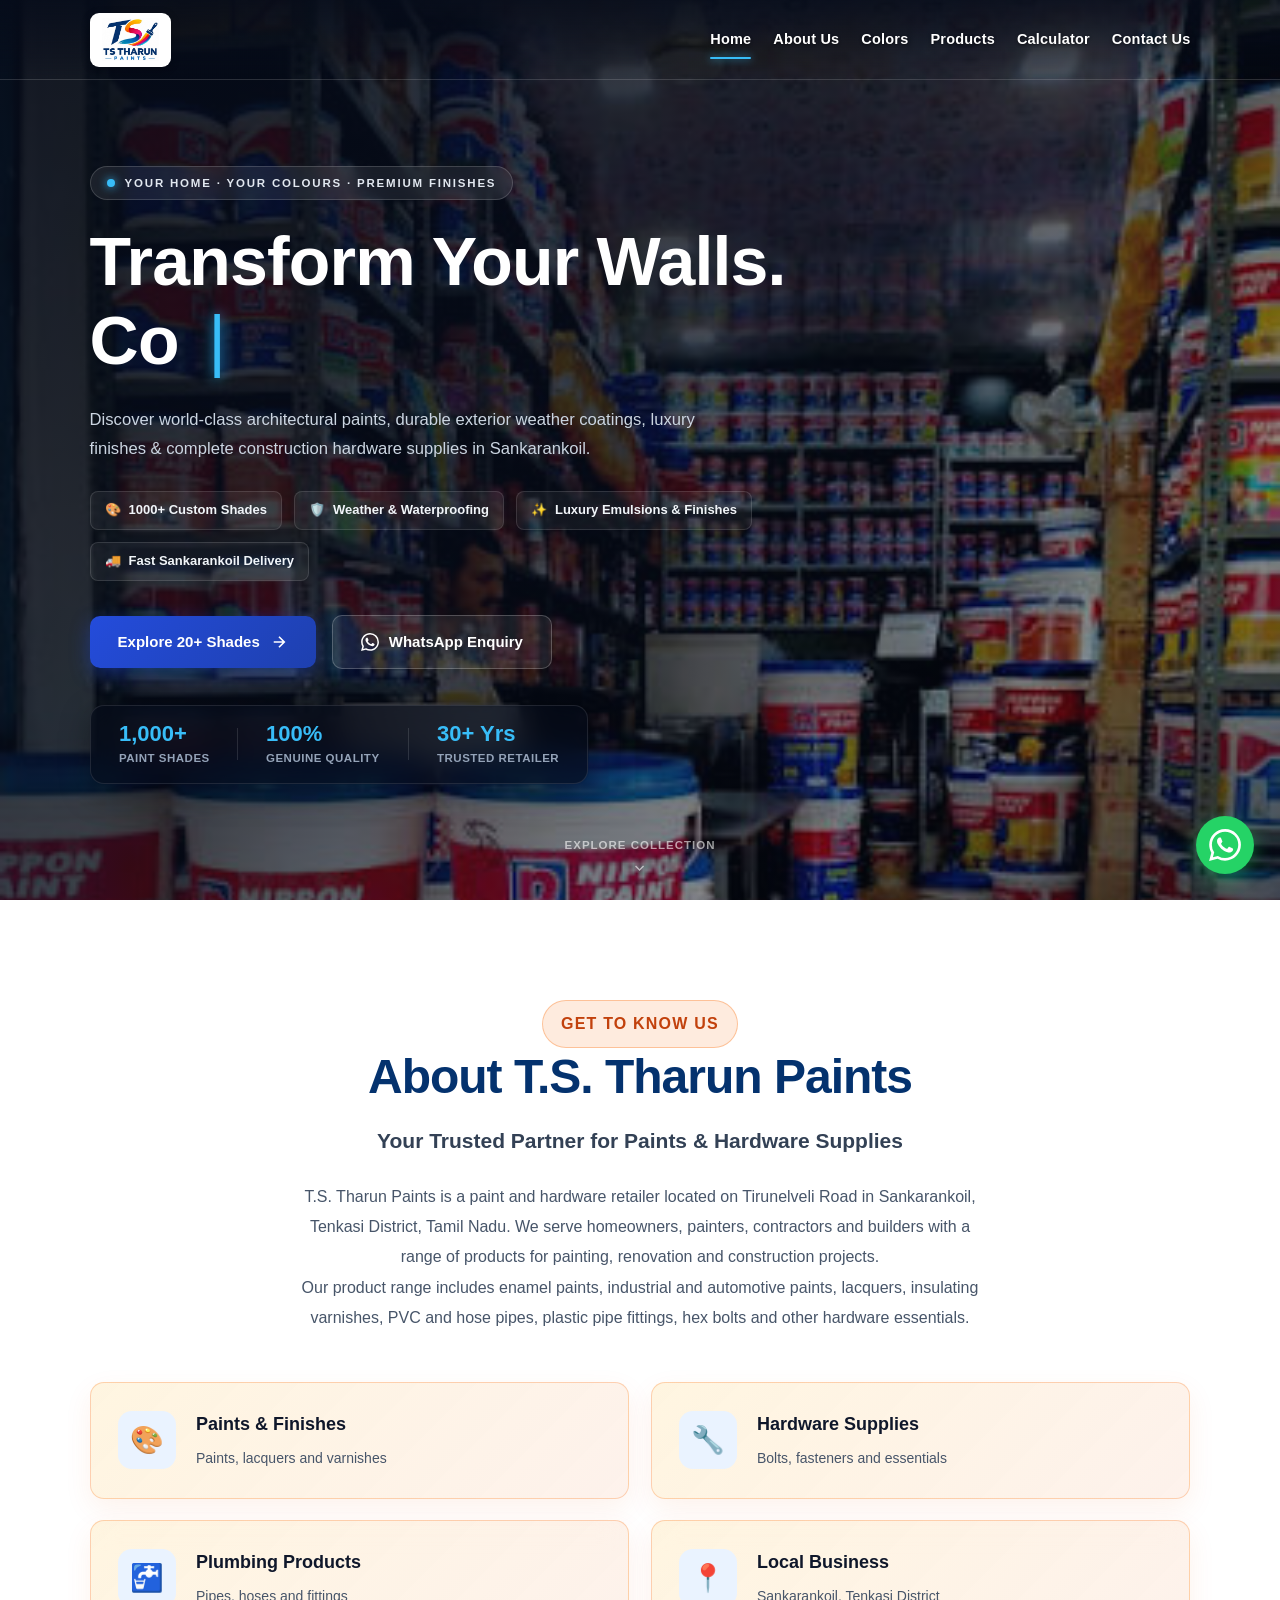
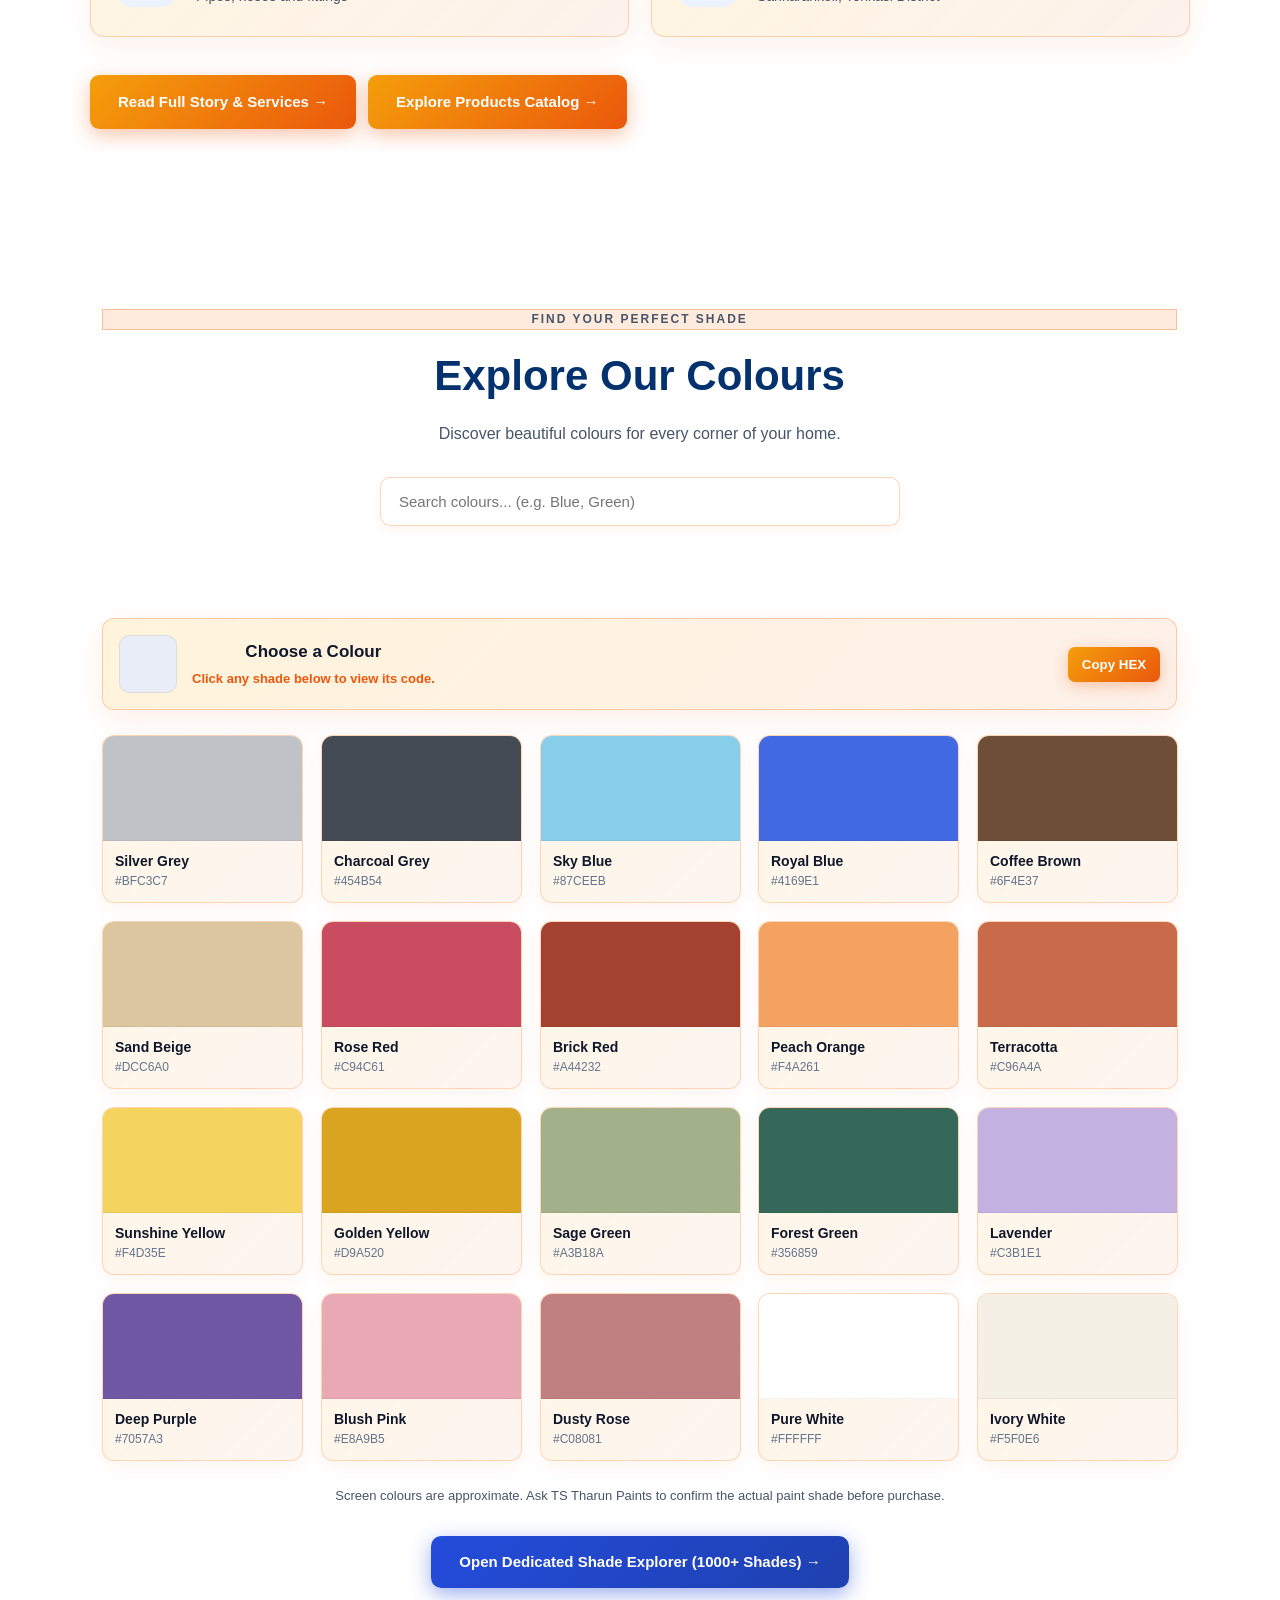
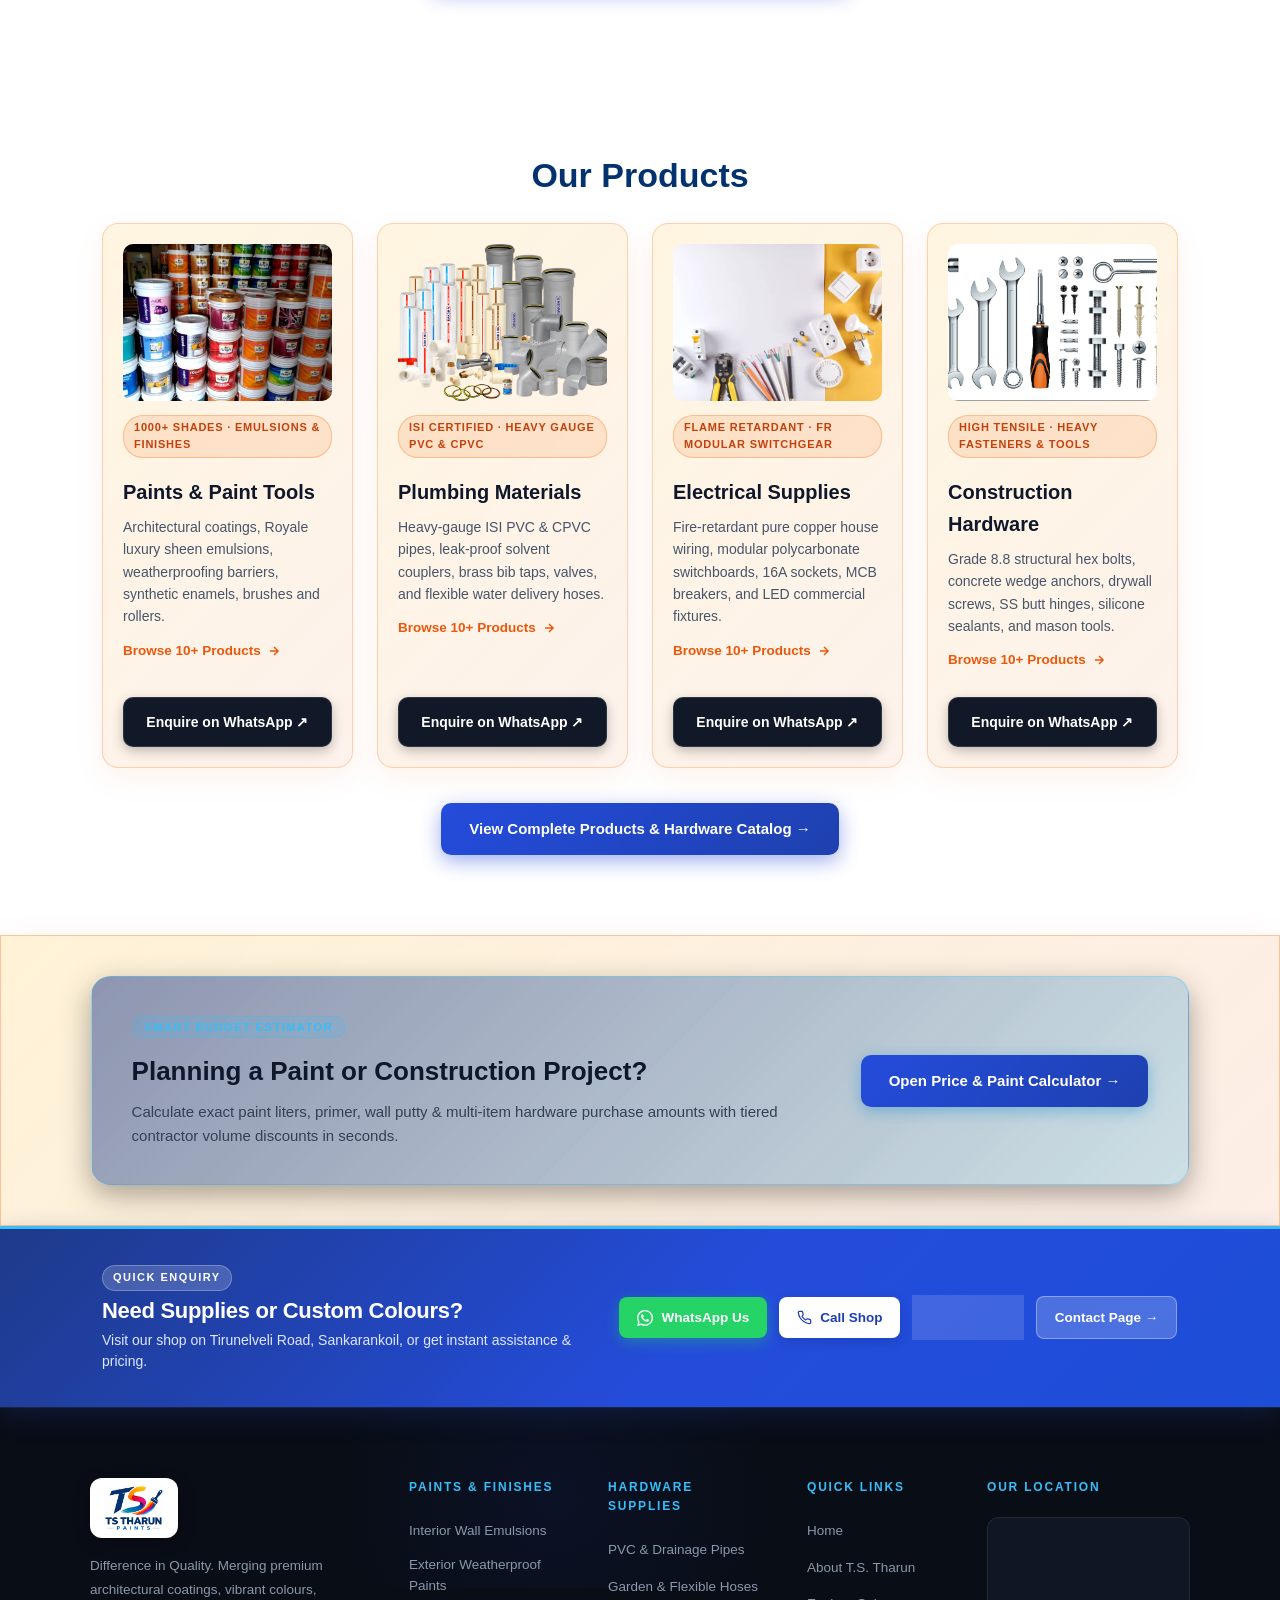
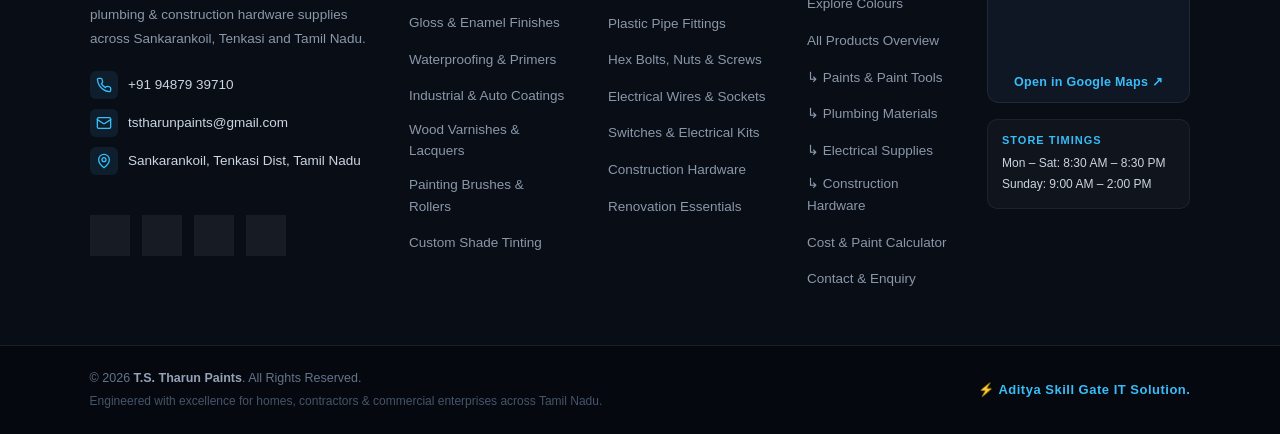
==== index.html @ def78b40 "Add files via upload" ====
<!DOCTYPE html>
<html lang="en">
<head>
    <meta charset="UTF-8">
    <meta name="viewport" content="width=device-width, initial-scale=1.0">

    <title>TS Tharun Paints</title>

    <link rel="icon" type="image/png" href="images/favicon.png">
    <link rel="stylesheet" href="style.css?v=5">
</head>
<body>

    <!-- Navigation (Transparent & Glassmorphism Header) -->
    <header id="main-header">
        <a href="#home" class="logo" aria-label="TS Tharun Paints">
            <div class="nav-logo-badge">
                <img src="images/logo.png" alt="TS Tharun Paints" class="site-logo">
            </div>
        </a>

        <nav>
            <a href="index.html" class="active">Home</a>
            <a href="about.html">About Us</a>
            <a href="colors.html">Colors</a>
            <a href="products.html">Products</a>
            <a href="calculator.html">Calculator</a>
            <a href="contact.html">Contact Us</a>
        </nav>
    </header>

    <!-- Hero Section (Asian Paints Inspired Cinematic Video Showcase) -->
    <section class="hero" id="home">
        <video autoplay muted loop playsinline poster="images/paint-store.jpg" class="hero-video">
            <source src="videos/paint-hero.mp4" type="video/mp4">
        </video>
        <div class="hero-overlay"></div>

        <div class="hero-container">
            <div class="hero-content">
                <div class="hero-badge">
                    <span class="badge-dot"></span>
                    <span>YOUR HOME · YOUR COLOURS · PREMIUM FINISHES</span>
                </div>

                <h1 class="hero-title" aria-label="Transform Your Walls. Colour Beautifully.">
                    <span class="typewriter-line" id="typewriterLine1">Transform Your Walls.</span><span class="typewriter-cursor" id="typewriterCursor1" aria-hidden="true" style="display: none;">|</span><br>
                    <span class="typewriter-subline" id="typewriterLine2"><span id="typewriterPrefix">Colour </span><span class="typewriter-word gradient-text-motion" id="typewriterWord">Beautifully.</span><span class="typewriter-cursor" id="typewriterCursor2" aria-hidden="true">|</span></span>
                </h1>

                <p class="hero-description">
                    Discover world-class architectural paints, durable exterior weather coatings, luxury finishes &amp; complete construction hardware supplies in Sankarankoil.
                </p>

                <!-- Asian Paints style feature pills -->
                <div class="hero-highlights">
                    <div class="hero-pill">
                        <span class="pill-icon">🎨</span>
                        <span>1000+ Custom Shades</span>
                    </div>
                    <div class="hero-pill">
                        <span class="pill-icon">🛡️</span>
                        <span>Weather &amp; Waterproofing</span>
                    </div>
                    <div class="hero-pill">
                        <span class="pill-icon">✨</span>
                        <span>Luxury Emulsions &amp; Finishes</span>
                    </div>
                    <div class="hero-pill">
                        <span class="pill-icon">🚚</span>
                        <span>Fast Sankarankoil Delivery</span>
                    </div>
                </div>

                <!-- Action buttons -->
                <div class="hero-buttons">
                    <a href="colors.html" class="hero-btn primary-btn">
                        <span>Explore 20+ Shades</span>
                        <svg viewBox="0 0 24 24" fill="none" stroke="currentColor" stroke-width="2.2" width="18" height="18"><path d="M5 12h14m-7-7 7 7-7 7"/></svg>
                    </a>
                    <a href="https://wa.me/919487939710?text=Hello%20T.S.%20Tharun%20Paints%2C%20I%20want%20to%20consult%20about%20paint%20shades%20and%20hardware."
                       class="hero-btn secondary-btn" target="_blank" rel="noopener">
                        <svg viewBox="0 0 24 24" fill="currentColor" width="18" height="18"><path d="M17.472 14.382c-.297-.149-1.758-.867-2.03-.967-.273-.099-.471-.148-.67.15-.197.297-.767.966-.94 1.164-.173.199-.347.223-.644.075-.297-.15-1.255-.463-2.39-1.475-.883-.788-1.48-1.761-1.653-2.059-.173-.297-.018-.458.13-.606.134-.133.298-.347.446-.52.149-.174.198-.298.298-.497.099-.198.05-.371-.025-.52-.075-.149-.669-1.612-.916-2.207-.242-.579-.487-.5-.669-.51-.173-.008-.371-.01-.57-.01-.198 0-.52.074-.792.372-.272.297-1.04 1.016-1.04 2.479 0 1.462 1.065 2.875 1.213 3.074.149.198 2.096 3.2 5.077 4.487.709.306 1.262.489 1.694.625.712.227 1.36.195 1.871.118.571-.085 1.758-.719 2.006-1.413.248-.694.248-1.289.173-1.413-.074-.124-.272-.198-.57-.347m-5.421 7.403h-.004a9.87 9.87 0 0 1-5.031-1.378l-.361-.214-3.741.982.998-3.648-.235-.374a9.86 9.86 0 0 1-1.51-5.26c.001-5.45 4.436-9.884 9.888-9.884 2.64 0 5.122 1.03 6.988 2.898a9.825 9.825 0 0 1 2.893 6.994c-.003 5.45-4.437 9.884-9.885 9.884m8.413-18.297A11.815 11.815 0 0 0 12.05 0C5.495 0 .16 5.335.157 11.892c0 2.096.547 4.142 1.588 5.945L.057 24l6.305-1.654a11.882 11.882 0 0 0 5.683 1.448h.005c6.554 0 11.89-5.335 11.893-11.893a11.821 11.821 0 0 0-3.48-8.413Z"/></svg>
                        <span>WhatsApp Enquiry</span>
                    </a>
                </div>
            </div>

            <!-- Asian Paints Style Trust Stats Card -->
            <div class="hero-stats-banner">
                <div class="stat-item">
                    <span class="stat-number" data-target="1000" data-suffix="+">1000+</span>
                    <span class="stat-label">Paint Shades</span>
                </div>
                <div class="stat-sep"></div>
                <div class="stat-item">
                    <span class="stat-number" data-target="100" data-suffix="%">100%</span>
                    <span class="stat-label">Genuine Quality</span>
                </div>
                <div class="stat-sep"></div>
                <div class="stat-item">
                    <span class="stat-number" data-target="30" data-suffix="+ Yrs">30+ Yrs</span>
                    <span class="stat-label">Trusted Retailer</span>
                </div>
            </div>
        </div>

        <!-- Scroll prompt -->
        <a href="#about" class="hero-scroll" aria-label="Scroll down">
            <span>Explore Collection</span>
            <svg viewBox="0 0 24 24" fill="none" stroke="currentColor" stroke-width="2" width="16" height="16"><path d="m6 9 6 6 6-6"/></svg>
        </a>
    </section>

    <!-- About Us -->
   <!-- ABOUT US SECTION -->
<section id="about" class="about-section">

    <div class="about-content">
        <p class="about-tag">GET TO KNOW US</p>

        <h2>
            About <span>T.S. Tharun Paints</span>
        </h2>

        <h3>Your Trusted Partner for Paints & Hardware Supplies</h3>

        <p class="about-description">
            T.S. Tharun Paints is a paint and hardware retailer
            located on Tirunelveli Road in Sankarankoil,
            Tenkasi District, Tamil Nadu.

            We serve homeowners, painters, contractors and builders
            with a range of products for painting, renovation
            and construction projects.
        </p>

        <p class="about-description">
            Our product range includes enamel paints, industrial
            and automotive paints, lacquers, insulating varnishes,
            PVC and hose pipes, plastic pipe fittings, hex bolts
            and other hardware essentials.
        </p>

        <div class="about-highlights">
            <div class="about-item">
                <span class="about-icon">🎨</span>
                <div>
                    <h4>Paints & Finishes</h4>
                    <p>Paints, lacquers and varnishes</p>
                </div>
            </div>

            <div class="about-item">
                <span class="about-icon">🔧</span>
                <div>
                    <h4>Hardware Supplies</h4>
                    <p>Bolts, fasteners and essentials</p>
                </div>
            </div>

            <div class="about-item">
                <span class="about-icon">🚰</span>
                <div>
                    <h4>Plumbing Products</h4>
                    <p>Pipes, hoses and fittings</p>
                </div>
            </div>

            <div class="about-item">
                <span class="about-icon">📍</span>
                <div>
                    <h4>Local Business</h4>
                    <p>Sankarankoil, Tenkasi District</p>
                </div>
            </div>
        </div>

        <div style="display: flex; gap: 12px; flex-wrap: wrap; margin-top: 25px;">
            <a href="about.html" class="about-btn">
                Read Full Story &amp; Services →
            </a>
            <a href="products.html" class="about-btn secondary-about-btn" style="background: rgba(255, 255, 255, 0.9); border: 1.5px solid rgba(249, 115, 22, 0.35); color: #c2410c; font-weight: 700;">
                Explore Products Catalog →
            </a>
        </div>
    </div>

</section>

    <!-- Colors -->
    <!-- COLOURS SECTION -->
<section id="colors" class="colors-section">

    <div class="colors-heading">
        <p class="section-tag">FIND YOUR PERFECT SHADE</p>
        <h2>Explore Our <span>Colours</span></h2>
        <p>Discover beautiful colours for every corner of your home.</p>
    </div>

    <!-- Search -->
    <div class="color-search">
        <input
            type="text"
            id="colorSearch"
            placeholder="Search colours... (e.g. Blue, Green)"
        />
    </div>

    <!-- Colour family filters -->
    <div class="color-filters">
        <button class="filter-btn active" data-family="all">All Colours</button>
        <button class="filter-btn" data-family="grey">Grey</button>
        <button class="filter-btn" data-family="blue">Blue</button>
        <button class="filter-btn" data-family="brown">Brown</button>
        <button class="filter-btn" data-family="red">Red</button>
        <button class="filter-btn" data-family="orange">Orange</button>
        <button class="filter-btn" data-family="yellow">Yellow</button>
        <button class="filter-btn" data-family="green">Green</button>
        <button class="filter-btn" data-family="purple">Purple</button>
        <button class="filter-btn" data-family="pink">Pink</button>
        <button class="filter-btn" data-family="white">White</button>
    </div>

    <!-- Selected colour details -->
    <div class="selected-color">
        <div id="selectedSwatch"></div>
        <div>
            <h3 id="selectedName">Choose a Colour</h3>
            <p id="selectedHex">Click any shade below to view its code.</p>
        </div>
        <button id="copyColor" type="button">Copy HEX</button>
    </div>

    <!-- Colour palette -->
    <div class="color-palette" id="colorPalette">

        <button class="shade-card" data-family="grey"
            data-name="Silver Grey" data-hex="#BFC3C7">
            <span class="shade" style="--shade:#BFC3C7"></span>
            <span class="shade-name">Silver Grey</span>
            <span class="shade-hex">#BFC3C7</span>
        </button>

        <button class="shade-card" data-family="grey"
            data-name="Charcoal Grey" data-hex="#454B54">
            <span class="shade" style="--shade:#454B54"></span>
            <span class="shade-name">Charcoal Grey</span>
            <span class="shade-hex">#454B54</span>
        </button>

        <button class="shade-card" data-family="blue"
            data-name="Sky Blue" data-hex="#87CEEB">
            <span class="shade" style="--shade:#87CEEB"></span>
            <span class="shade-name">Sky Blue</span>
            <span class="shade-hex">#87CEEB</span>
        </button>

        <button class="shade-card" data-family="blue"
            data-name="Royal Blue" data-hex="#4169E1">
            <span class="shade" style="--shade:#4169E1"></span>
            <span class="shade-name">Royal Blue</span>
            <span class="shade-hex">#4169E1</span>
        </button>

        <button class="shade-card" data-family="brown"
            data-name="Coffee Brown" data-hex="#6F4E37">
            <span class="shade" style="--shade:#6F4E37"></span>
            <span class="shade-name">Coffee Brown</span>
            <span class="shade-hex">#6F4E37</span>
        </button>

        <button class="shade-card" data-family="brown"
            data-name="Sand Beige" data-hex="#DCC6A0">
            <span class="shade" style="--shade:#DCC6A0"></span>
            <span class="shade-name">Sand Beige</span>
            <span class="shade-hex">#DCC6A0</span>
        </button>

        <button class="shade-card" data-family="red"
            data-name="Rose Red" data-hex="#C94C61">
            <span class="shade" style="--shade:#C94C61"></span>
            <span class="shade-name">Rose Red</span>
            <span class="shade-hex">#C94C61</span>
        </button>

        <button class="shade-card" data-family="red"
            data-name="Brick Red" data-hex="#A44232">
            <span class="shade" style="--shade:#A44232"></span>
            <span class="shade-name">Brick Red</span>
            <span class="shade-hex">#A44232</span>
        </button>

        <button class="shade-card" data-family="orange"
            data-name="Peach Orange" data-hex="#F4A261">
            <span class="shade" style="--shade:#F4A261"></span>
            <span class="shade-name">Peach Orange</span>
            <span class="shade-hex">#F4A261</span>
        </button>

        <button class="shade-card" data-family="orange"
            data-name="Terracotta" data-hex="#C96A4A">
            <span class="shade" style="--shade:#C96A4A"></span>
            <span class="shade-name">Terracotta</span>
            <span class="shade-hex">#C96A4A</span>
        </button>

        <button class="shade-card" data-family="yellow"
            data-name="Sunshine Yellow" data-hex="#F4D35E">
            <span class="shade" style="--shade:#F4D35E"></span>
            <span class="shade-name">Sunshine Yellow</span>
            <span class="shade-hex">#F4D35E</span>
        </button>

        <button class="shade-card" data-family="yellow"
            data-name="Golden Yellow" data-hex="#D9A520">
            <span class="shade" style="--shade:#D9A520"></span>
            <span class="shade-name">Golden Yellow</span>
            <span class="shade-hex">#D9A520</span>
        </button>

        <button class="shade-card" data-family="green"
            data-name="Sage Green" data-hex="#A3B18A">
            <span class="shade" style="--shade:#A3B18A"></span>
            <span class="shade-name">Sage Green</span>
            <span class="shade-hex">#A3B18A</span>
        </button>

        <button class="shade-card" data-family="green"
            data-name="Forest Green" data-hex="#356859">
            <span class="shade" style="--shade:#356859"></span>
            <span class="shade-name">Forest Green</span>
            <span class="shade-hex">#356859</span>
        </button>

        <button class="shade-card" data-family="purple"
            data-name="Lavender" data-hex="#C3B1E1">
            <span class="shade" style="--shade:#C3B1E1"></span>
            <span class="shade-name">Lavender</span>
            <span class="shade-hex">#C3B1E1</span>
        </button>

        <button class="shade-card" data-family="purple"
            data-name="Deep Purple" data-hex="#7057A3">
            <span class="shade" style="--shade:#7057A3"></span>
            <span class="shade-name">Deep Purple</span>
            <span class="shade-hex">#7057A3</span>
        </button>

        <button class="shade-card" data-family="pink"
            data-name="Blush Pink" data-hex="#E8A9B5">
            <span class="shade" style="--shade:#E8A9B5"></span>
            <span class="shade-name">Blush Pink</span>
            <span class="shade-hex">#E8A9B5</span>
        </button>

        <button class="shade-card" data-family="pink"
            data-name="Dusty Rose" data-hex="#C08081">
            <span class="shade" style="--shade:#C08081"></span>
            <span class="shade-name">Dusty Rose</span>
            <span class="shade-hex">#C08081</span>
        </button>

        <button class="shade-card" data-family="white"
            data-name="Pure White" data-hex="#FFFFFF">
            <span class="shade" style="--shade:#FFFFFF"></span>
            <span class="shade-name">Pure White</span>
            <span class="shade-hex">#FFFFFF</span>
        </button>

        <button class="shade-card" data-family="white"
            data-name="Ivory White" data-hex="#F5F0E6">
            <span class="shade" style="--shade:#F5F0E6"></span>
            <span class="shade-name">Ivory White</span>
            <span class="shade-hex">#F5F0E6</span>
        </button>

        <p id="noColors" hidden>No colours found. Try another search.</p>

    </div>

    <p class="color-note">
        Screen colours are approximate. Ask TS Tharun Paints
        to confirm the actual paint shade before purchase.
    </p>

    <div style="text-align: center; margin-top: 30px;">
        <a href="colors.html" class="hero-btn primary-btn" style="display: inline-flex;">
            <span>Open Dedicated Shade Explorer (1000+ Shades) →</span>
        </a>
    </div>

</section>

    <!-- Products -->
<section id="products">
    <h2>Our Products</h2>

    <div class="product-grid">
                <!-- Paints & Paint Tools Category Card -->
                <div class="product-card category-card" id="paints-tools" data-category="paints-tools" data-url="paints.html">
                    <a href="paints.html" class="category-clickable-area" aria-label="Explore Paints & Paint Tools Products">
                        <img src="images/paints.webp" alt="Paints & Paint Tools" loading="lazy">
                        <div class="product-info-top">
                            <span class="product-tag-badge">1000+ Shades · Emulsions &amp; Finishes</span>
                            <h3>Paints & Paint Tools</h3>
                            <p>Architectural coatings, Royale luxury sheen emulsions, weatherproofing barriers, synthetic enamels, brushes and rollers.</p>
                            <span class="category-explore-hint">
                                <span>Browse 10+ Products</span>
                                <svg viewBox="0 0 24 24" fill="none" stroke="currentColor" stroke-width="2.5" width="14" height="14"><path d="M5 12h14m-7-7 7 7-7 7"/></svg>
                            </span>
                        </div>
                    </a>

                    <div class="product-card-actions">
                        <a href="https://wa.me/919487939710?text=Hello%20T.S.%20Tharun%20Paints,%20I%20want%20to%20enquire%20about%20Paints%20and%20Painting%20Tools."
                           target="_blank" rel="noopener" class="shop-button">
                            Enquire on WhatsApp ↗
                        </a>
                    </div>
                </div>

                <!-- Plumbing Materials Category Card -->
                <div class="product-card category-card" id="plumbing" data-category="plumbing" data-url="plumbing.html">
                    <a href="plumbing.html" class="category-clickable-area" aria-label="Explore Plumbing Materials Products">
                        <img src="images/plumbing material.png" alt="Plumbing Materials" loading="lazy">
                        <div class="product-info-top">
                            <span class="product-tag-badge">ISI Certified · Heavy Gauge PVC &amp; CPVC</span>
                            <h3>Plumbing Materials</h3>
                            <p>Heavy-gauge ISI PVC & CPVC pipes, leak-proof solvent couplers, brass bib taps, valves, and flexible water delivery hoses.</p>
                            <span class="category-explore-hint">
                                <span>Browse 10+ Products</span>
                                <svg viewBox="0 0 24 24" fill="none" stroke="currentColor" stroke-width="2.5" width="14" height="14"><path d="M5 12h14m-7-7 7 7-7 7"/></svg>
                            </span>
                        </div>
                    </a>

                    <div class="product-card-actions">
                        <a href="https://wa.me/919487939710?text=Hello%20T.S.%20Tharun%20Paints,%20I%20want%20to%20enquire%20about%20Plumbing%20Materials%20and%20Pipes."
                           target="_blank" rel="noopener" class="shop-button">
                            Enquire on WhatsApp ↗
                        </a>
                    </div>
                </div>

                <!-- Electrical Supplies Category Card -->
                <div class="product-card category-card" id="electrical" data-category="electrical" data-url="electrical.html">
                    <a href="electrical.html" class="category-clickable-area" aria-label="Explore Electrical Supplies Products">
                        <img src="images/electrical items.jpg" alt="Electrical Supplies" loading="lazy">
                        <div class="product-info-top">
                            <span class="product-tag-badge">Flame Retardant · FR Modular Switchgear</span>
                            <h3>Electrical Supplies</h3>
                            <p>Fire-retardant pure copper house wiring, modular polycarbonate switchboards, 16A sockets, MCB breakers, and LED commercial fixtures.</p>
                            <span class="category-explore-hint">
                                <span>Browse 10+ Products</span>
                                <svg viewBox="0 0 24 24" fill="none" stroke="currentColor" stroke-width="2.5" width="14" height="14"><path d="M5 12h14m-7-7 7 7-7 7"/></svg>
                            </span>
                        </div>
                    </a>

                    <div class="product-card-actions">
                        <a href="https://wa.me/919487939710?text=Hello%20T.S.%20Tharun%20Paints,%20I%20want%20to%20enquire%20about%20Electrical%20Supplies."
                           target="_blank" rel="noopener" class="shop-button">
                            Enquire on WhatsApp ↗
                        </a>
                    </div>
                </div>

                <!-- Construction Hardware Category Card -->
                <div class="product-card category-card" id="construction" data-category="construction" data-url="construction.html">
                    <a href="construction.html" class="category-clickable-area" aria-label="Explore Construction Hardware Products">
                        <img src="images/construction-hardware-tools-.jpg" alt="Construction Hardware" loading="lazy">
                        <div class="product-info-top">
                            <span class="product-tag-badge">High Tensile · Heavy Fasteners &amp; Tools</span>
                            <h3>Construction Hardware</h3>
                            <p>Grade 8.8 structural hex bolts, concrete wedge anchors, drywall screws, SS butt hinges, silicone sealants, and mason tools.</p>
                            <span class="category-explore-hint">
                                <span>Browse 10+ Products</span>
                                <svg viewBox="0 0 24 24" fill="none" stroke="currentColor" stroke-width="2.5" width="14" height="14"><path d="M5 12h14m-7-7 7 7-7 7"/></svg>
                            </span>
                        </div>
                    </a>

                    <div class="product-card-actions">
                        <a href="https://wa.me/919487939710?text=Hello%20T.S.%20Tharun%20Paints,%20I%20want%20to%20enquire%20about%20Construction%20Hardware."
                           target="_blank" rel="noopener" class="shop-button">
                            Enquire on WhatsApp ↗
                        </a>
                    </div>
                </div>
    </div>

    <div style="text-align: center; margin-top: 35px;">
        <a href="products.html" class="hero-btn primary-btn" style="display: inline-flex;">
            <span>View Complete Products &amp; Hardware Catalog →</span>
        </a>
    </div>
</section>


    <!-- Calculator Promo Banner (Instant Budget & Litres Estimator) -->
    <section class="calculator-cta-banner" style="padding: 40px 7%; background: #070d1b;">
        <div style="max-width: 1200px; margin: 0 auto; background: linear-gradient(135deg, rgba(30, 58, 138, 0.5) 0%, rgba(14, 165, 233, 0.2) 100%); border: 1px solid rgba(56, 189, 248, 0.35); border-radius: 20px; padding: 36px 40px; display: flex; justify-content: space-between; align-items: center; gap: 30px; flex-wrap: wrap; box-shadow: 0 10px 30px rgba(0,0,0,0.35);">
            <div style="flex: 1 1 500px;">
                <span style="background: rgba(56, 189, 248, 0.15); border: 1px solid rgba(56, 189, 248, 0.3); color: #38bdf8; padding: 4px 12px; border-radius: 20px; font-size: 11px; font-weight: 800; letter-spacing: 1.5px; text-transform: uppercase;">SMART BUDGET ESTIMATOR</span>
                <h3 style="font-size: 26px; font-weight: 800; margin: 12px 0 8px; color: #ffffff;">Planning a Paint or Construction Project?</h3>
                <p style="font-size: 15px; color: #cbd5e1; line-height: 1.6; margin: 0;">Calculate exact paint liters, primer, wall putty &amp; multi-item hardware purchase amounts with tiered contractor volume discounts in seconds.</p>
            </div>
            <div style="display: flex; gap: 14px; flex-wrap: wrap;">
                <a href="calculator.html" class="hero-btn primary-btn" style="box-shadow: 0 4px 16px rgba(2, 132, 199, 0.4);">
                    <span>Open Price &amp; Paint Calculator →</span>
                </a>
            </div>
        </div>
    </section>

<!-- Contact Us (Compact CTA Banner) -->
<section id="contact" class="contact-cta">
    <div class="contact-cta-wrapper">
        <div class="contact-cta-content">
            <span class="contact-cta-tag">QUICK ENQUIRY</span>
            <h2>Need Supplies or Custom Colours?</h2>
            <p>Visit our shop on Tirunelveli Road, Sankarankoil, or get instant assistance &amp; pricing.</p>
        </div>
        <div class="contact-cta-actions">
            <a href="https://wa.me/919487939710?text=Hello%20T.S.%20Tharun%20Paints%2C%20I%20want%20to%20enquire%20about%20paints%20and%20hardware."
               class="contact-action-btn wa-btn" target="_blank" rel="noopener">
                <svg viewBox="0 0 24 24" fill="currentColor" width="16" height="16"><path d="M17.472 14.382c-.297-.149-1.758-.867-2.03-.967-.273-.099-.471-.148-.67.15-.197.297-.767.966-.94 1.164-.173.199-.347.223-.644.075-.297-.15-1.255-.463-2.39-1.475-.883-.788-1.48-1.761-1.653-2.059-.173-.297-.018-.458.13-.606.134-.133.298-.347.446-.52.149-.174.198-.298.298-.497.099-.198.05-.371-.025-.52-.075-.149-.669-1.612-.916-2.207-.242-.579-.487-.5-.669-.51-.173-.008-.371-.01-.57-.01-.198 0-.52.074-.792.372-.272.297-1.04 1.016-1.04 2.479 0 1.462 1.065 2.875 1.213 3.074.149.198 2.096 3.2 5.077 4.487.709.306 1.262.489 1.694.625.712.227 1.36.195 1.871.118.571-.085 1.758-.719 2.006-1.413.248-.694.248-1.289.173-1.413-.074-.124-.272-.198-.57-.347m-5.421 7.403h-.004a9.87 9.87 0 0 1-5.031-1.378l-.361-.214-3.741.982.998-3.648-.235-.374a9.86 9.86 0 0 1-1.51-5.26c.001-5.45 4.436-9.884 9.888-9.884 2.64 0 5.122 1.03 6.988 2.898a9.825 9.825 0 0 1 2.893 6.994c-.003 5.45-4.437 9.884-9.885 9.884m8.413-18.297A11.815 11.815 0 0 0 12.05 0C5.495 0 .16 5.335.157 11.892c0 2.096.547 4.142 1.588 5.945L.057 24l6.305-1.654a11.882 11.882 0 0 0 5.683 1.448h.005c6.554 0 11.89-5.335 11.893-11.893a11.821 11.821 0 0 0-3.48-8.413Z"/></svg>
                WhatsApp Us
            </a>
            <a href="tel:+919487939710" class="contact-action-btn phone-btn">
                <svg viewBox="0 0 24 24" fill="none" stroke="currentColor" stroke-width="2" width="15" height="15"><path d="M22 16.92v3a2 2 0 0 1-2.18 2 19.79 19.79 0 0 1-8.63-3.07 19.5 19.5 0 0 1-6-6 19.79 19.79 0 0 1-3.07-8.67A2 2 0 0 1 4.11 2h3a2 2 0 0 1 2 1.72 12.84 12.84 0 0 0 .7 2.81 2 2 0 0 1-.45 2.11L8.09 9.91a16 16 0 0 0 6 6l1.27-1.27a2 2 0 0 1 2.11-.45 12.84 12.84 0 0 0 2.81.7A2 2 0 0 1 22 16.92z"></path></svg>
                Call Shop
            </a>
            <a href="https://www.google.com/maps/search/?api=1&query=TS+Tharun+Paints+Sankarankovil"
               class="contact-action-btn map-btn" target="_blank" rel="noopener">
                <svg viewBox="0 0 24 24" fill="none" stroke="currentColor" stroke-width="2" width="15" height="15"><path d="M20 10c0 6-8 12-8 12s-8-6-8-12a8 8 0 0 1 16 0Z"></path><circle cx="12" cy="10" r="3"></circle></svg>
                Maps ↗
            </a>
            <a href="contact.html" class="contact-action-btn" style="background: rgba(255,255,255,0.2); border: 1px solid rgba(255,255,255,0.35); color: #ffffff;">
                Contact Page →
            </a>
        </div>
    </div>
</section>

<!-- Footer -->
<footer class="site-footer">
    <div class="footer-top">

        <!-- Brand & Contact Profile (VoltAura / Kurunji Style) -->
        <div class="footer-brand">
            <a href="#home" class="footer-logo" aria-label="TS Tharun Paints">
                <div class="footer-logo-badge">
                    <img src="images/logo.png" alt="TS Tharun Paints" class="footer-logo-img">
                </div>
            </a>
            <p class="footer-tagline">
                Difference in Quality. Merging premium architectural coatings, vibrant colours, plumbing &amp; construction hardware supplies across Sankarankoil, Tenkasi and Tamil Nadu.
            </p>
            <div class="footer-contact-direct">
                <a href="tel:+919487939710" class="direct-contact-item">
                    <span class="direct-contact-icon">
                        <svg viewBox="0 0 24 24" fill="none" stroke="currentColor" stroke-width="2" stroke-linecap="round" stroke-linejoin="round" width="16" height="16"><path d="M22 16.92v3a2 2 0 0 1-2.18 2 19.79 19.79 0 0 1-8.63-3.07 19.5 19.5 0 0 1-6-6 19.79 19.79 0 0 1-3.07-8.67A2 2 0 0 1 4.11 2h3a2 2 0 0 1 2 1.72 12.84 12.84 0 0 0 .7 2.81 2 2 0 0 1-.45 2.11L8.09 9.91a16 16 0 0 0 6 6l1.27-1.27a2 2 0 0 1 2.11-.45 12.84 12.84 0 0 0 2.81.7A2 2 0 0 1 22 16.92z"></path></svg>
                    </span>
                    <span>+91 94879 39710</span>
                </a>
                <a href="mailto:tstharunpaints@gmail.com" class="direct-contact-item">
                    <span class="direct-contact-icon">
                        <svg viewBox="0 0 24 24" fill="none" stroke="currentColor" stroke-width="2" stroke-linecap="round" stroke-linejoin="round" width="16" height="16"><rect width="20" height="16" x="2" y="4" rx="2"></rect><path d="m22 7-8.97 5.7a1.94 1.94 0 0 1-2.06 0L2 7"></path></svg>
                    </span>
                    <span>tstharunpaints@gmail.com</span>
                </a>
                <div class="direct-contact-item">
                    <span class="direct-contact-icon">
                        <svg viewBox="0 0 24 24" fill="none" stroke="currentColor" stroke-width="2" stroke-linecap="round" stroke-linejoin="round" width="16" height="16"><path d="M20 10c0 6-8 12-8 12s-8-6-8-12a8 8 0 0 1 16 0Z"></path><circle cx="12" cy="10" r="3"></circle></svg>
                    </span>
                    <span>Sankarankoil, Tenkasi Dist, Tamil Nadu</span>
                </div>
            </div>
            <div class="footer-socials">
                <a href="https://instagram.com" target="_blank" rel="noopener" aria-label="Instagram" class="social-icon social-insta" title="Instagram">
                    <svg viewBox="0 0 24 24" fill="currentColor" width="18" height="18"><path d="M12 2.163c3.204 0 3.584.012 4.85.07 3.252.148 4.771 1.691 4.919 4.919.058 1.265.069 1.645.069 4.849 0 3.205-.012 3.584-.069 4.849-.149 3.225-1.664 4.771-4.919 4.919-1.266.058-1.644.07-4.85.07-3.204 0-3.584-.012-4.849-.07-3.26-.149-4.771-1.699-4.919-4.92-.058-1.265-.07-1.644-.07-4.849 0-3.204.013-3.583.07-4.849.149-3.227 1.664-4.771 4.919-4.919 1.266-.057 1.645-.069 4.849-.069zm0-2.163c-3.259 0-3.667.014-4.947.072-4.358.2-6.78 2.618-6.98 6.98-.059 1.281-.073 1.689-.073 4.948 0 3.259.014 3.668.072 4.948.2 4.358 2.618 6.78 6.98 6.98 1.281.058 1.689.072 4.948.072 3.259 0 3.668-.014 4.948-.072 4.354-.2 6.782-2.618 6.979-6.98.059-1.28.073-1.689.073-4.948 0-3.259-.014-3.667-.072-4.947-.196-4.354-2.617-6.78-6.979-6.98-1.281-.059-1.69-.073-4.949-.073zm0 5.838c-3.403 0-6.162 2.759-6.162 6.162s2.759 6.163 6.162 6.163 6.162-2.759 6.162-6.163c0-3.403-2.759-6.162-6.162-6.162zm0 10.162c-2.209 0-4-1.79-4-4 0-2.209 1.791-4 4-4s4 1.791 4 4c0 2.21-1.791 4-4 4zm6.406-11.845c-.796 0-1.441.645-1.441 1.44s.645 1.44 1.441 1.44c.795 0 1.439-.645 1.439-1.44s-.644-1.44-1.439-1.44z"/></svg>
                </a>
                <a href="https://facebook.com" target="_blank" rel="noopener" aria-label="Facebook" class="social-icon social-facebook" title="Facebook">
                    <svg viewBox="0 0 24 24" fill="currentColor" width="18" height="18"><path d="M24 12.073c0-6.627-5.373-12-12-12s-12 5.373-12 12c0 5.99 4.388 10.954 10.125 11.854v-8.385H7.078v-3.47h3.047V9.43c0-3.007 1.792-4.669 4.533-4.669 1.312 0 2.686.235 2.686.235v2.953H15.83c-1.491 0-1.956.925-1.956 1.874v2.25h3.328l-.532 3.47h-2.796v8.385C19.612 23.027 24 18.062 24 12.073z"/></svg>
                </a>
                <a href="https://wa.me/919487939710" target="_blank" rel="noopener" aria-label="WhatsApp" class="social-icon social-whatsapp" title="WhatsApp">
                    <svg viewBox="0 0 24 24" fill="currentColor" width="18" height="18"><path d="M17.472 14.382c-.297-.149-1.758-.867-2.03-.967-.273-.099-.471-.148-.67.15-.197.297-.767.966-.94 1.164-.173.199-.347.223-.644.075-.297-.15-1.255-.463-2.39-1.475-.883-.788-1.48-1.761-1.653-2.059-.173-.297-.018-.458.13-.606.134-.133.298-.347.446-.52.149-.174.198-.298.298-.497.099-.198.05-.371-.025-.52-.075-.149-.669-1.612-.916-2.207-.242-.579-.487-.5-.669-.51-.173-.008-.371-.01-.57-.01-.198 0-.52.074-.792.372-.272.297-1.04 1.016-1.04 2.479 0 1.462 1.065 2.875 1.213 3.074.149.198 2.096 3.2 5.077 4.487.709.306 1.262.489 1.694.625.712.227 1.36.195 1.871.118.571-.085 1.758-.719 2.006-1.413.248-.694.248-1.289.173-1.413-.074-.124-.272-.198-.57-.347m-5.421 7.403h-.004a9.87 9.87 0 0 1-5.031-1.378l-.361-.214-3.741.982.998-3.648-.235-.374a9.86 9.86 0 0 1-1.51-5.26c.001-5.45 4.436-9.884 9.888-9.884 2.64 0 5.122 1.03 6.988 2.898a9.825 9.825 0 0 1 2.893 6.994c-.003 5.45-4.437 9.884-9.885 9.884m8.413-18.297A11.815 11.815 0 0 0 12.05 0C5.495 0 .16 5.335.157 11.892c0 2.096.547 4.142 1.588 5.945L.057 24l6.305-1.654a11.882 11.882 0 0 0 5.683 1.448h.005c6.554 0 11.89-5.335 11.893-11.893a11.821 11.821 0 0 0-3.48-8.413Z"/></svg>
                </a>
                <a href="https://youtube.com" target="_blank" rel="noopener" aria-label="YouTube" class="social-icon social-youtube" title="YouTube">
                    <svg viewBox="0 0 24 24" fill="currentColor" width="18" height="18"><path d="M23.498 6.186a3.016 3.016 0 0 0-2.122-2.136C19.505 3.545 12 3.545 12 3.545s-7.505 0-9.377.505A3.017 3.017 0 0 0 .502 6.186C0 8.07 0 12 0 12s0 3.93.502 5.814a3.016 3.016 0 0 0 2.122 2.136c1.871.505 9.376.505 9.376.505s7.505 0 9.377-.505a3.015 3.015 0 0 0 2.122-2.136C24 15.93 24 12 24 12s0-3.93-.502-5.814zM9.545 15.568V8.432L15.818 12l-6.273 3.568z"/></svg>
                </a>
            </div>
        </div>

        <!-- Paints & Finishes -->
        <div class="footer-col">
            <h4 class="footer-col-title">Paints &amp; Finishes</h4>
            <ul class="footer-links">
                <li><a href="colors.html">Interior Wall Emulsions</a></li>
                <li><a href="colors.html">Exterior Weatherproof Paints</a></li>
                <li><a href="products.html">Gloss &amp; Enamel Finishes</a></li>
                <li><a href="products.html">Waterproofing &amp; Primers</a></li>
                <li><a href="products.html">Industrial &amp; Auto Coatings</a></li>
                <li><a href="products.html">Wood Varnishes &amp; Lacquers</a></li>
                <li><a href="products.html">Painting Brushes &amp; Rollers</a></li>
                <li><a href="colors.html">Custom Shade Tinting</a></li>
            </ul>
        </div>

        <!-- Hardware & Plumbing Supplies -->
        <div class="footer-col">
            <h4 class="footer-col-title">Hardware Supplies</h4>
            <ul class="footer-links">
                <li><a href="products.html">PVC &amp; Drainage Pipes</a></li>
                <li><a href="products.html">Garden &amp; Flexible Hoses</a></li>
                <li><a href="products.html">Plastic Pipe Fittings</a></li>
                <li><a href="products.html">Hex Bolts, Nuts &amp; Screws</a></li>
                <li><a href="products.html">Electrical Wires &amp; Sockets</a></li>
                <li><a href="products.html">Switches &amp; Electrical Kits</a></li>
                <li><a href="products.html">Construction Hardware</a></li>
                <li><a href="products.html">Renovation Essentials</a></li>
            </ul>
        </div>

        <!-- Quick Links -->
        <div class="footer-col">
            <h4 class="footer-col-title">Quick Links</h4>
            <ul class="footer-links">
                    <li><a href="index.html">Home</a></li>
                    <li><a href="about.html">About T.S. Tharun</a></li>
                    <li><a href="colors.html">Explore Colours</a></li>
                    <li><a href="products.html">All Products Overview</a></li>
                    <li><a href="paints.html">↳ Paints &amp; Paint Tools</a></li>
                    <li><a href="plumbing.html">↳ Plumbing Materials</a></li>
                    <li><a href="electrical.html">↳ Electrical Supplies</a></li>
                    <li><a href="construction.html">↳ Construction Hardware</a></li>
                    <li><a href="calculator.html">Cost &amp; Paint Calculator</a></li>
                    <li><a href="contact.html">Contact &amp; Enquiry</a></li>
                </ul>
        </div>

        <!-- Our Location Map (A1 Divya Palace style) -->
        <div class="footer-col footer-col-map">
            <h4 class="footer-col-title">Our Location</h4>
            <div class="footer-map-card">
                <iframe
                    src="https://www.google.com/maps?q=Sankarankovil,+Tenkasi+District,+Tamil+Nadu&output=embed"
                    width="100%"
                    height="140"
                    style="border:0; border-radius:10px; display:block;"
                    loading="lazy"
                    allowfullscreen=""
                    referrerpolicy="no-referrer-when-downgrade"
                    title="TS Tharun Paints location map">
                </iframe>
                <a href="https://www.google.com/maps/search/?api=1&query=TS+Tharun+Paints+Sankarankovil"
                   target="_blank" rel="noopener" class="map-cta">
                    Open in Google Maps ↗
                </a>
            </div>
            <div class="footer-hours">
                <span class="hours-title">Store Timings</span>
                <p>Mon – Sat: 8:30 AM – 8:30 PM</p>
                <p>Sunday: 9:00 AM – 2:00 PM</p>
            </div>
        </div>

    </div>

    <!-- Footer Bottom Bar (Matches Kurunji Fun World & VoltAura signature) -->
    <div class="footer-bottom">
        <div class="footer-bottom-left">
            <p>&copy; 2026 <strong>T.S. Tharun Paints</strong>. All Rights Reserved.</p>
            <p class="footer-credit">Engineered with excellence for homes, contractors &amp; commercial enterprises across Tamil Nadu.</p>
        </div>
        <div class="footer-bottom-right">
            <span class="agency-credit">⚡ Aditya Skill Gate IT Solution.</span>
        </div>
    </div>
</footer>

<!-- Floating WhatsApp Action Button (as in VoltAura, Kurunji & A1 Divya Palace) -->
<a href="https://wa.me/919487939710?text=Hello%20T.S.%20Tharun%20Paints%2C%20I%20have%20an%20enquiry%20regarding%20your%20products."
   class="floating-whatsapp"
   target="_blank"
   rel="noopener"
   aria-label="Chat with T.S. Tharun Paints on WhatsApp">
    <svg viewBox="0 0 24 24" fill="currentColor" width="32" height="32">
        <path d="M17.472 14.382c-.297-.149-1.758-.867-2.03-.967-.273-.099-.471-.148-.67.15-.197.297-.767.966-.94 1.164-.173.199-.347.223-.644.075-.297-.15-1.255-.463-2.39-1.475-.883-.788-1.48-1.761-1.653-2.059-.173-.297-.018-.458.13-.606.134-.133.298-.347.446-.52.149-.174.198-.298.298-.497.099-.198.05-.371-.025-.52-.075-.149-.669-1.612-.916-2.207-.242-.579-.487-.5-.669-.51-.173-.008-.371-.01-.57-.01-.198 0-.52.074-.792.372-.272.297-1.04 1.016-1.04 2.479 0 1.462 1.065 2.875 1.213 3.074.149.198 2.096 3.2 5.077 4.487.709.306 1.262.489 1.694.625.712.227 1.36.195 1.871.118.571-.085 1.758-.719 2.006-1.413.248-.694.248-1.289.173-1.413-.074-.124-.272-.198-.57-.347m-5.421 7.403h-.004a9.87 9.87 0 0 1-5.031-1.378l-.361-.214-3.741.982.998-3.648-.235-.374a9.86 9.86 0 0 1-1.51-5.26c.001-5.45 4.436-9.884 9.888-9.884 2.64 0 5.122 1.03 6.988 2.898a9.825 9.825 0 0 1 2.893 6.994c-.003 5.45-4.437 9.884-9.885 9.884m8.413-18.297A11.815 11.815 0 0 0 12.05 0C5.495 0 .16 5.335.157 11.892c0 2.096.547 4.142 1.588 5.945L.057 24l6.305-1.654a11.882 11.882 0 0 0 5.683 1.448h.005c6.554 0 11.89-5.335 11.893-11.893a11.821 11.821 0 0 0-3.48-8.413Z"/>
    </svg>
</a>

<script src="script.js"></script>
</body>
</html>
---- style.css ----
/* ===== BASIC SETTINGS ===== */
* {
    margin: 0;
    padding: 0;
    box-sizing: border-box;
}
html {
    scroll-behavior: smooth;
    scroll-padding-top: 90px;
}
body {
    font-family: Arial, sans-serif;
    color: #202a35;
    background: #ffffff;
    line-height: 1.6;
}
a {
    text-decoration: none;
    color: inherit;
}
section {
    padding: 80px 8%;
}
h2 {
    font-size: 34px;
    margin-bottom: 20px;
    color: #202a35;
}
/* ===== HEADER & TRANSPARENT NAVBAR ===== */
header {
    height: 80px;
    padding: 0 7%;
    display: flex;
    justify-content: space-between;
    align-items: center;
    gap: 20px;
    position: fixed;
    top: 0;
    left: 0;
    width: 100%;
    z-index: 1000;
    background: transparent;
    border-bottom: 1px solid rgba(255, 255, 255, 0.12);
    transition: all 0.35s cubic-bezier(0.4, 0, 0.2, 1);
}
header::before {
    content: "";
    position: absolute;
    inset: 0;
    background: linear-gradient(180deg, rgba(6, 12, 26, 0.75) 0%, rgba(6, 12, 26, 0.2) 75%, transparent 100%);
    z-index: -1;
    pointer-events: none;
    transition: opacity 0.35s ease;
}
header.scrolled {
    height: 72px;
    background: rgba(9, 13, 22, 0.92);
    backdrop-filter: blur(16px);
    -webkit-backdrop-filter: blur(16px);
    border-bottom: 1px solid rgba(255, 255, 255, 0.08);
    box-shadow: 0 4px 25px rgba(0, 0, 0, 0.4);
}
header.scrolled::before {
    opacity: 0;
}
.logo {
    display: inline-flex;
    align-items: center;
    text-decoration: none;
}
.nav-logo-badge {
    background: #ffffff;
    padding: 5px 12px;
    border-radius: 9px;
    display: inline-flex;
    align-items: center;
    box-shadow: 0 2px 10px rgba(0, 0, 0, 0.2);
    transition: transform 0.25s ease, box-shadow 0.25s ease;
}
.nav-logo-badge:hover {
    transform: scale(1.03);
    box-shadow: 0 4px 16px rgba(255, 255, 255, 0.25);
}
.site-logo {
    height: 44px;
    width: auto;
    max-width: 170px;
    display: block;
    object-fit: contain;
}
nav {
    display: flex;
    gap: 22px;
    align-items: center;
}
nav a {
    font-size: 14.5px;
    font-weight: 600;
    color: #ffffff;
    text-decoration: none;
    text-shadow: 0 1px 3px rgba(0, 0, 0, 0.5);
    transition: color 0.2s ease, opacity 0.2s ease;
    letter-spacing: 0.2px;
    position: relative;
    padding: 6px 0;
}
nav a:not(.nav-pill-btn)::after {
    content: "";
    position: absolute;
    bottom: 0;
    left: 0;
    width: 0;
    height: 2px;
    background: #38bdf8;
    transition: width 0.25s ease;
    border-radius: 2px;
}
nav a:not(.nav-pill-btn):hover {
    color: #38bdf8;
}
nav a:not(.nav-pill-btn):hover::after {
    width: 100%;
}
/* ===== NAVBAR WISHLIST & ACCOUNT BUTTONS ===== */
header nav a.nav-pill-btn,
nav a.nav-pill-btn,
.nav-pill-btn {
    display: inline-flex;
    align-items: center;
    justify-content: center;
    gap: 7px;
    padding: 7px 16px;
    min-height: 36px;
    box-sizing: border-box;
    border-radius: 10px; /* Refined radius: prevents font overlay / corner clipping, matches .nav-logo-badge */
    background: rgba(255, 255, 255, 0.12);
    border: 1px solid rgba(255, 255, 255, 0.25);
    color: #ffffff !important;
    font-size: 13.5px;
    font-weight: 600;
    line-height: 1;
    letter-spacing: 0.2px;
    white-space: nowrap;
    text-decoration: none;
    backdrop-filter: blur(8px);
    -webkit-backdrop-filter: blur(8px);
    transition: all 0.22s cubic-bezier(0.4, 0, 0.2, 1);
    box-shadow: 0 2px 8px rgba(0, 0, 0, 0.15);
}
header nav a.nav-pill-btn:hover,
nav a.nav-pill-btn:hover,
.nav-pill-btn:hover {
    background: #2563eb;
    border-color: #38bdf8;
    color: #ffffff !important;
    transform: translateY(-2px);
    box-shadow: 0 4px 14px rgba(37, 99, 235, 0.45);
}
header nav a.nav-pill-btn.active,
nav a.nav-pill-btn.active,
.nav-pill-btn.active {
    background: #2563eb;
    border-color: #38bdf8;
    color: #ffffff !important;
    box-shadow: 0 2px 10px rgba(37, 99, 235, 0.4);
}
/* ===== LUXURY ASIAN PAINTS INSPIRED HERO SECTION ===== */
.hero {
    position: relative;
    min-height: 100vh;
    min-height: 100svh;
    display: flex;
    align-items: center;
    padding: 120px 7% 70px;
    overflow: hidden;
    background: #070d1b;
}
.hero-video {
    position: absolute;
    top: 0;
    left: 0;
    width: 100%;
    height: 100%;
    object-fit: cover;
    object-position: center 10%;
    z-index: 0;
    pointer-events: none;
}
.hero-overlay {
    position: absolute;
    inset: 0;
    z-index: 1;
    background: linear-gradient(
        135deg,
        rgba(6, 12, 26, 0.94) 0%,
        rgba(6, 12, 26, 0.78) 45%,
        rgba(6, 12, 26, 0.42) 80%,
        rgba(6, 12, 26, 0.75) 100%
    );
    pointer-events: none;
}
.hero-container {
    position: relative;
    z-index: 2;
    max-width: 1250px;
    width: 100%;
    margin: 0 auto;
    display: flex;
    flex-direction: column;
    gap: 36px;
}
.hero-content {
    max-width: 760px;
}
.hero-badge {
    display: inline-flex;
    align-items: center;
    gap: 10px;
    background: rgba(255, 255, 255, 0.08);
    border: 1px solid rgba(255, 255, 255, 0.16);
    backdrop-filter: blur(8px);
    padding: 7px 16px;
    border-radius: 30px;
    color: #e2e8f0;
    font-size: 11.5px;
    font-weight: 700;
    letter-spacing: 1.8px;
    text-transform: uppercase;
    margin-bottom: 22px;
}
.badge-dot {
    width: 8px;
    height: 8px;
    border-radius: 50%;
    background: #38bdf8;
    box-shadow: 0 0 10px #38bdf8;
    animation: badge-pulse 2s infinite;
}
@keyframes badge-pulse {
    0%, 100% { opacity: 1; transform: scale(1); }
    50% { opacity: 0.5; transform: scale(0.85); }
}
.hero-title {
    font-size: clamp(38px, 5.5vw, 68px);
    font-weight: 800;
    line-height: 1.15;
    color: #ffffff;
    letter-spacing: -0.8px;
    margin: 0 0 20px;
    cursor: default;
    min-height: 2.3em;
}
.typewriter-line {
    display: inline-block;
    color: #ffffff;
    min-height: 1.15em;
}
.typewriter-subline {
    display: inline-block;
    min-height: 1.15em;
    color: #ffffff;
}
.typewriter-word {
    display: inline-block;
    min-width: 15px;
    min-height: 1.15em;
    vertical-align: bottom;
}
/* Luminous animated liquid paint gradient on typed text */
.gradient-text-motion {
    display: inline-block;
    background: linear-gradient(
        115deg,
        #38bdf8 0%,
        #60a5fa 22%,
        #fbbf24 45%,
        #f472b6 68%,
        #38bdf8 90%,
        #60a5fa 100%
    );
    background-size: 280% 100%;
    -webkit-background-clip: text;
    -webkit-text-fill-color: transparent;
    animation: paintLiquidFlow 5s linear infinite;
    filter: drop-shadow(0 2px 14px rgba(56, 189, 248, 0.4));
    will-change: background-position;
}
@keyframes paintLiquidFlow {
    0% {
        background-position: 0% 50%;
    }
    100% {
        background-position: 280% 50%;
    }
}
/* Blinking Typewriter Cursor */
.typewriter-cursor {
    display: inline-block;
    color: #38bdf8;
    font-weight: 300;
    margin-left: 3px;
    animation: typewriterBlink 0.8s infinite;
    text-shadow: 0 0 14px rgba(56, 189, 248, 0.95);
    vertical-align: baseline;
    font-family: monospace, sans-serif;
    -webkit-text-fill-color: #38bdf8;
}
@keyframes typewriterBlink {
    0%, 45% {
        opacity: 1;
    }
    50%, 95% {
        opacity: 0;
    }
    100% {
        opacity: 1;
    }
}
/* Smooth cascading entrance for hero elements */
.hero-badge {
    animation: heroItemFade 0.6s ease forwards;
}
.hero-description {
    opacity: 0;
    transform: translateY(18px);
    animation: heroItemFade 0.8s cubic-bezier(0.2, 0.8, 0.2, 1) 0.65s forwards;
}
.hero-highlights {
    opacity: 0;
    transform: translateY(18px);
    animation: heroItemFade 0.8s cubic-bezier(0.2, 0.8, 0.2, 1) 0.85s forwards;
}
.hero-buttons {
    opacity: 0;
    transform: translateY(18px);
    animation: heroItemFade 0.8s cubic-bezier(0.2, 0.8, 0.2, 1) 1.05s forwards;
}
.hero-stats-banner {
    opacity: 0;
    transform: translateY(18px);
    animation: heroItemFade 0.8s cubic-bezier(0.2, 0.8, 0.2, 1) 1.25s forwards;
}
@keyframes heroItemFade {
    to {
        opacity: 1;
        transform: translateY(0);
    }
}
.hero-description {
    font-size: clamp(15px, 1.3vw, 18px);
    line-height: 1.75;
    color: #cbd5e1;
    margin: 0 0 28px;
    max-width: 620px;
}
.hero-highlights {
    display: flex;
    flex-wrap: wrap;
    gap: 12px;
    margin-bottom: 34px;
}
.hero-pill {
    display: inline-flex;
    align-items: center;
    gap: 8px;
    background: rgba(255, 255, 255, 0.06);
    border: 1px solid rgba(255, 255, 255, 0.12);
    backdrop-filter: blur(10px);
    padding: 8px 14px;
    border-radius: 8px;
    color: #f1f5f9;
    font-size: 13px;
    font-weight: 600;
    transition: all 0.25s ease;
}
.hero-pill:hover {
    background: rgba(255, 255, 255, 0.12);
    border-color: rgba(56, 189, 248, 0.4);
    transform: translateY(-2px);
}
.hero-buttons {
    display: flex;
    flex-wrap: wrap;
    align-items: center;
    gap: 16px;
}
.hero-btn {
    display: inline-flex;
    align-items: center;
    gap: 10px;
    padding: 14px 28px;
    border-radius: 10px;
    font-size: 15px;
    font-weight: 700;
    text-decoration: none;
    transition: all 0.25s cubic-bezier(0.4, 0, 0.2, 1);
}
.hero-btn.primary-btn {
    background: linear-gradient(135deg, #244cdb 0%, #1e40af 100%);
    color: #ffffff;
    box-shadow: 0 6px 20px rgba(36, 76, 219, 0.45);
}
.hero-btn.primary-btn:hover {
    transform: translateY(-3px);
    box-shadow: 0 10px 28px rgba(36, 76, 219, 0.6);
    background: linear-gradient(135deg, #2c56f0 0%, #244cdb 100%);
}
.hero-btn.secondary-btn {
    background: rgba(255, 255, 255, 0.08);
    border: 1px solid rgba(255, 255, 255, 0.22);
    color: #ffffff;
    backdrop-filter: blur(10px);
}
.hero-btn.secondary-btn:hover {
    background: #25D366;
    border-color: #25D366;
    color: #ffffff;
    transform: translateY(-3px);
    box-shadow: 0 8px 24px rgba(37, 211, 102, 0.4);
}
/* Trust Stats Banner */
.hero-stats-banner {
    display: inline-flex;
    align-items: center;
    gap: 28px;
    padding: 16px 28px;
    background: rgba(6, 12, 26, 0.65);
    border: 1px solid rgba(255, 255, 255, 0.1);
    backdrop-filter: blur(14px);
    border-radius: 14px;
    width: fit-content;
    box-shadow: 0 10px 30px rgba(0, 0, 0, 0.35);
}
.stat-item {
    display: flex;
    flex-direction: column;
}
.stat-number {
    font-size: 22px;
    font-weight: 800;
    color: #38bdf8;
    line-height: 1.1;
}
.stat-label {
    font-size: 11.5px;
    color: #94a3b8;
    font-weight: 600;
    letter-spacing: 0.5px;
    margin-top: 3px;
    text-transform: uppercase;
}
.stat-sep {
    width: 1px;
    height: 32px;
    background: rgba(255, 255, 255, 0.12);
}
/* Scroll indicator */
.hero-scroll {
    position: absolute;
    bottom: 24px;
    left: 50%;
    transform: translateX(-50%);
    z-index: 2;
    display: flex;
    flex-direction: column;
    align-items: center;
    gap: 6px;
    color: rgba(255, 255, 255, 0.6);
    text-decoration: none;
    font-size: 11.5px;
    font-weight: 600;
    letter-spacing: 1px;
    text-transform: uppercase;
    transition: color 0.2s ease;
    animation: bounce-down 2.2s infinite;
}
.hero-scroll:hover {
    color: #38bdf8;
}
@keyframes bounce-down {
    0%, 20%, 50%, 80%, 100% { transform: translate(-50%, 0); }
    40% { transform: translate(-50%, -7px); }
    60% { transform: translate(-50%, -3px); }
}
@media (max-width: 900px) {
    .hero {
        padding: 110px 6% 60px;
    }
    .hero-stats-banner {
        gap: 18px;
        padding: 14px 20px;
    }
    .stat-number {
        font-size: 19px;
    }
}
@media (max-width: 768px) {
    header {
        padding: 10px 5%;
        height: auto;
        min-height: 64px;
        flex-wrap: wrap;
    }
    header.scrolled {
        height: auto;
        min-height: 60px;
    }
    nav {
        gap: 8px 14px;
        flex-wrap: wrap;
        justify-content: flex-end;
    }
    nav a {
        font-size: 12.5px;
    }
    .site-logo {
        height: 38px;
    }
    .hero {
        padding: 120px 5% 55px;
    }
    .hero-title {
        font-size: 38px;
    }
    .hero-description {
        font-size: 14.5px;
    }
    .hero-stats-banner {
        width: 100%;
        justify-content: space-between;
        gap: 12px;
        padding: 12px 14px;
    }
    .hero-scroll {
        display: none;
    }
    .hero-btn {
        width: 100%;
        justify-content: center;
    }
}
/* ===== BUTTON ===== */
.btn {
    display: inline-block;
    background: #244cdb;
    color: #ffffff;
    padding: 13px 23px;
    border-radius: 8px;
    font-size: 14px;
    font-weight: bold;
    transition: 0.3s;
}
.btn:hover {
    background: #1838ad;
    transform: translateY(-2px);
}
/* ===== ABOUT SECTION ===== */
#about {
    text-align: center;
}
#about p {
    max-width: 700px;
    margin: auto;
    color: #68727e;
}
/* ===== COLORS SECTION ===== */
#colors {
    background: #f7f8fa;
    text-align: center;
}
.color-list {
    display: grid;
    grid-template-columns: repeat(4, 1fr);
    gap: 18px;
    margin-top: 30px;
}
.color-box {
    min-height: 150px;
    display: flex;
    align-items: flex-end;
    justify-content: center;
    padding: 18px 10px;
    border-radius: 14px;
    font-weight: bold;
    box-shadow: 0 5px 15px #0000000d;
    transition: transform 0.3s;
}
.color-box:hover {
    transform: translateY(-5px);
}
.sand {
    background: #e8d9c5;
}
.sage {
    background: #afc6b5;
}
.blue {
    background: #879eb7;
    color: #ffffff;
}
.yellow {
    background: #f0c96b;
}
/* ===== PRODUCTS SECTION ===== */
#products {
    text-align: center;
}
.product-list {
    display: grid;
    grid-template-columns: repeat(2, 1fr);
    gap: 22px;
    margin-top: 30px;
}
.product-card {
    text-align: left;
    padding: 28px;
    border: 1px solid #e7eaf0;
    border-radius: 14px;
    background: #ffffff;
    transition: 0.3s;
}
.product-card:hover {
    transform: translateY(-5px);
    box-shadow: 0 12px 30px #202a3512;
    border-color: #c4d0ff;
}
.product-card h3 {
    font-size: 19px;
    margin-bottom: 10px;
    color: #244cdb;
}
.product-card p {
    font-size: 14px;
    color: #68727e;
}
/* ===== CONTACT SECTION (DISTINCT ROYAL BLUE BANNER) ===== */
#contact {
    padding: 34px 8%;
    background: linear-gradient(135deg, #1e3a8a 0%, #244cdb 55%, #1d4ed8 100%);
    color: #ffffff;
    border-top: 3px solid #38bdf8;
    position: relative;
    z-index: 2;
    box-shadow: 0 8px 24px rgba(30, 58, 138, 0.3);
}
.contact-cta-wrapper {
    display: flex;
    justify-content: space-between;
    align-items: center;
    gap: 24px;
    flex-wrap: wrap;
    max-width: 1200px;
    margin: 0 auto;
}
.contact-cta-content {
    flex: 1 1 450px;
}
.contact-cta-tag {
    display: inline-block;
    font-size: 11px;
    font-weight: 800;
    letter-spacing: 1.5px;
    color: #ffffff;
    background: rgba(255, 255, 255, 0.18);
    border: 1px solid rgba(255, 255, 255, 0.25);
    padding: 3px 10px;
    border-radius: 20px;
    text-transform: uppercase;
    margin-bottom: 6px;
}
#contact h2 {
    font-size: 22px;
    font-weight: 800;
    color: #ffffff;
    margin: 0 0 5px;
    line-height: 1.3;
    letter-spacing: -0.3px;
}
#contact p {
    font-size: 14px;
    color: #e0e7ff;
    margin: 0;
    line-height: 1.5;
}
.contact-cta-actions {
    display: flex;
    align-items: center;
    gap: 12px;
    flex-wrap: wrap;
    flex-shrink: 0;
}
.contact-action-btn {
    display: inline-flex;
    align-items: center;
    gap: 8px;
    padding: 10px 18px;
    border-radius: 8px;
    font-size: 13.5px;
    font-weight: 700;
    text-decoration: none;
    transition: all 0.25s ease;
    white-space: nowrap;
}
.contact-action-btn.wa-btn {
    background: #25D366;
    color: #ffffff;
    box-shadow: 0 4px 14px rgba(37, 211, 102, 0.35);
}
.contact-action-btn.wa-btn:hover {
    background: #20bd5a;
    transform: translateY(-2px);
    box-shadow: 0 6px 18px rgba(37, 211, 102, 0.5);
}
.contact-action-btn.phone-btn {
    background: #ffffff;
    color: #1e40af;
    box-shadow: 0 4px 12px rgba(0, 0, 0, 0.12);
}
.contact-action-btn.phone-btn:hover {
    background: #f1f5f9;
    color: #1d4ed8;
    transform: translateY(-2px);
    box-shadow: 0 6px 16px rgba(0, 0, 0, 0.18);
}
.contact-action-btn.map-btn {
    background: rgba(255, 255, 255, 0.14);
    color: #ffffff;
    border: 1px solid rgba(255, 255, 255, 0.35);
    backdrop-filter: blur(4px);
}
.contact-action-btn.map-btn:hover {
    background: rgba(255, 255, 255, 0.24);
    border-color: #ffffff;
    transform: translateY(-2px);
}
@media (max-width: 768px) {
    #contact {
        padding: 24px 6%;
    }
    .contact-cta-wrapper {
        flex-direction: column;
        align-items: flex-start;
        gap: 16px;
    }
    .contact-cta-actions {
        width: 100%;
        gap: 8px;
    }
    .contact-action-btn {
        flex: 1 1 auto;
        justify-content: center;
        padding: 9px 14px;
        font-size: 13px;
    }
}
/* ===== FOOTER ===== */
.site-footer {
    background: #090d16;
    color: #94a3b8;
    font-family: "Segoe UI", -apple-system, BlinkMacSystemFont, Roboto, sans-serif;
    border-top: 1px solid rgba(255, 255, 255, 0.08);
    position: relative;
    overflow: hidden;
}
.site-footer::before {
    content: "";
    position: absolute;
    top: 0;
    left: 20%;
    width: 600px;
    height: 180px;
    background: radial-gradient(circle, rgba(36, 76, 219, 0.08) 0%, rgba(9, 13, 22, 0) 70%);
    pointer-events: none;
}
/* ---- Top grid ---- */
.footer-top {
    display: grid;
    grid-template-columns: 2.2fr 1.25fr 1.25fr 1.1fr 1.6fr;
    gap: 40px;
    padding: 70px 7% 55px;
    border-bottom: 1px solid rgba(255, 255, 255, 0.07);
    position: relative;
    z-index: 1;
}
/* ---- Brand column ---- */
.footer-brand {
    display: flex;
    flex-direction: column;
}
.footer-logo {
    display: inline-flex;
    align-items: center;
    text-decoration: none;
    margin-bottom: 16px;
}
.footer-logo-badge {
    display: inline-flex;
    align-items: center;
    justify-content: center;
    background: #ffffff;
    padding: 7px 14px;
    border-radius: 12px;
    box-shadow: 0 4px 16px rgba(0, 0, 0, 0.25);
    transition: transform 0.25s ease, box-shadow 0.25s ease;
}
.footer-logo-badge:hover {
    transform: translateY(-2px);
    box-shadow: 0 6px 20px rgba(255, 255, 255, 0.18);
}
.footer-logo-img {
    height: 46px;
    width: auto;
    max-width: 160px;
    display: block;
    object-fit: contain;
}
.footer-tagline {
    font-size: 13.5px;
    line-height: 1.8;
    color: #8a98aa;
    margin: 0 0 20px;
    max-width: 340px;
}
/* ---- Direct contact items in brand column ---- */
.footer-contact-direct {
    display: flex;
    flex-direction: column;
    gap: 10px;
    margin-bottom: 22px;
}
.direct-contact-item {
    display: inline-flex;
    align-items: center;
    gap: 10px;
    font-size: 13.5px;
    color: #cbd5e1;
    text-decoration: none;
    transition: color 0.2s, transform 0.2s;
}
.direct-contact-item:hover {
    color: #38bdf8;
    transform: translateX(2px);
}
.direct-contact-icon {
    display: flex;
    align-items: center;
    justify-content: center;
    width: 28px;
    height: 28px;
    border-radius: 6px;
    background: rgba(56, 189, 248, 0.1);
    color: #38bdf8;
    flex-shrink: 0;
}
/* ---- Social media icons ---- */
.footer-socials {
    display: flex;
    gap: 12px;
    align-items: center;
    margin-top: 18px;
    flex-wrap: wrap;
}
.social-icon {
    display: inline-flex;
    align-items: center;
    justify-content: center;
    width: 40px;
    height: 40px;
    border-radius: 50%;
    background: rgba(255, 255, 255, 0.06);
    border: 1px solid rgba(255, 255, 255, 0.14);
    color: #e2e8f0;
    text-decoration: none;
    transition: all 0.3s cubic-bezier(0.16, 1, 0.3, 1);
    backdrop-filter: blur(8px);
}
.social-icon:hover {
    transform: translateY(-3px) scale(1.08);
}
.social-icon.social-insta:hover {
    background: radial-gradient(circle at 30% 107%, #fdf497 0%, #fdf497 5%, #fd5949 45%, #d6249f 60%, #285AEB 90%);
    border-color: transparent;
    color: #ffffff;
    box-shadow: 0 8px 20px rgba(214, 36, 159, 0.45);
}
.social-icon.social-facebook:hover {
    background: #1877F2;
    border-color: #1877F2;
    color: #ffffff;
    box-shadow: 0 8px 20px rgba(24, 119, 242, 0.45);
}
.social-icon.social-whatsapp:hover {
    background: #25D366;
    border-color: #25D366;
    color: #ffffff;
    box-shadow: 0 8px 20px rgba(37, 211, 102, 0.45);
}
.social-icon.social-youtube:hover {
    background: #FF0000;
    border-color: #FF0000;
    color: #ffffff;
    box-shadow: 0 8px 20px rgba(255, 0, 0, 0.45);
}
/* ---- Column headings ---- */
.footer-col-title {
    font-size: 12px;
    font-weight: 800;
    letter-spacing: 1.8px;
    text-transform: uppercase;
    color: #38bdf8;
    margin-bottom: 20px;
    display: flex;
    align-items: center;
    gap: 8px;
}
/* ---- Quick links ---- */
.footer-links {
    list-style: none;
    display: flex;
    flex-direction: column;
    gap: 11px;
    padding: 0;
    margin: 0;
}
.footer-links li a {
    font-size: 13.5px;
    color: #8a98aa;
    text-decoration: none;
    transition: all 0.2s ease;
    display: inline-block;
}
.footer-links li a:hover {
    color: #ffffff;
    padding-left: 5px;
}
/* ---- Map Column & Store Hours ---- */
.footer-map-card {
    background: #0f1624;
    border: 1px solid rgba(255, 255, 255, 0.08);
    border-radius: 12px;
    overflow: hidden;
    padding: 6px;
    margin-bottom: 16px;
    transition: border-color 0.25s, transform 0.25s;
}
.footer-map-card:hover {
    border-color: rgba(56, 189, 248, 0.35);
    transform: translateY(-2px);
}
.footer-map-card iframe {
    border-radius: 8px;
    display: block;
    width: 100%;
}
.map-cta {
    display: block;
    text-align: center;
    padding: 8px 10px 4px;
    font-size: 12.5px;
    color: #38bdf8;
    font-weight: 600;
    text-decoration: none;
    letter-spacing: 0.3px;
    transition: color 0.2s;
}
.map-cta:hover {
    color: #ffffff;
    text-decoration: underline;
}
.footer-hours {
    background: rgba(255, 255, 255, 0.03);
    border: 1px solid rgba(255, 255, 255, 0.06);
    border-radius: 10px;
    padding: 12px 14px;
    font-size: 12px;
    line-height: 1.6;
}
.hours-title {
    display: block;
    font-size: 11px;
    font-weight: 700;
    text-transform: uppercase;
    letter-spacing: 1px;
    color: #38bdf8;
    margin-bottom: 4px;
}
.footer-hours p {
    margin: 2px 0;
    color: #cbd5e1;
}
/* ---- Bottom bar (Matches Kurunji Fun World & VoltAura signature) ---- */
.footer-bottom {
    display: flex;
    justify-content: space-between;
    align-items: center;
    flex-wrap: wrap;
    gap: 16px;
    padding: 22px 7%;
    background: #05080e;
    font-size: 12.5px;
    color: #64748b;
    position: relative;
    z-index: 1;
}
.footer-bottom-left {
    display: flex;
    flex-direction: column;
    gap: 4px;
}
.footer-bottom-left p {
    margin: 0;
}
.footer-bottom strong {
    color: #94a3b8;
    font-weight: 600;
}
.footer-credit {
    font-size: 12px;
    color: #475569;
}
.footer-bottom-right {
    display: flex;
    align-items: center;
}
.agency-credit {
    font-size: 13px;
    font-weight: 700;
    color: #38bdf8;
    letter-spacing: 0.5px;
    display: inline-flex;
    align-items: center;
    gap: 6px;
    transition: opacity 0.2s;
}
.agency-credit:hover {
    opacity: 0.85;
}
/* ---- Floating WhatsApp Button (Present in all company reference sites) ---- */
.floating-whatsapp {
    position: fixed;
    bottom: 26px;
    right: 26px;
    width: 58px;
    height: 58px;
    background: #25D366;
    border-radius: 50%;
    display: flex;
    align-items: center;
    justify-content: center;
    color: #ffffff;
    box-shadow: 0 6px 20px rgba(37, 211, 102, 0.45);
    z-index: 9999;
    text-decoration: none;
    transition: transform 0.25s cubic-bezier(0.34, 1.56, 0.64, 1), box-shadow 0.25s ease;
    animation: wa-pulse 2.5s infinite;
}
.floating-whatsapp:hover {
    transform: scale(1.1) translateY(-3px);
    box-shadow: 0 10px 28px rgba(37, 211, 102, 0.6);
}
.floating-whatsapp svg {
    width: 32px;
    height: 32px;
    fill: #ffffff;
}
@keyframes wa-pulse {
    0% {
        box-shadow: 0 0 0 0 rgba(37, 211, 102, 0.55);
    }
    70% {
        box-shadow: 0 0 0 16px rgba(37, 211, 102, 0);
    }
    100% {
        box-shadow: 0 0 0 0 rgba(37, 211, 102, 0);
    }
}
/* ---- Responsive ---- */
@media (max-width: 1200px) {
    .footer-top {
        grid-template-columns: 2fr 1fr 1fr 1fr;
        gap: 32px;
    }
    .footer-col-map {
        grid-column: 1 / -1;
        max-width: 500px;
    }
}
@media (max-width: 900px) {
    .footer-top {
        grid-template-columns: 1fr 1fr;
        gap: 36px;
    }
    .footer-brand {
        grid-column: 1 / -1;
    }
    .footer-tagline {
        max-width: 100%;
    }
}
@media (max-width: 640px) {
    .footer-top {
        grid-template-columns: 1fr;
        padding: 50px 6% 38px;
        gap: 32px;
    }
    .footer-bottom {
        flex-direction: column;
        text-align: center;
        gap: 12px;
        padding: 20px 6%;
    }
    .footer-bottom-left {
        text-align: center;
    }
    .footer-bottom-right {
        justify-content: center;
    }
    .floating-whatsapp {
        bottom: 20px;
        right: 20px;
        width: 52px;
        height: 52px;
    }
    .floating-whatsapp svg {
        width: 28px;
        height: 28px;
    }
}
/* ===== MOBILE RESPONSIVE DESIGN ===== */
@media (max-width: 768px) {
    header {
        flex-direction: column;
        padding: 18px 5%;
    }
    nav {
        flex-wrap: wrap;
        justify-content: center;
        gap: 12px 18px;
    }
    nav a {
        font-size: 12px;
    }
    section {
        padding: 55px 6%;
    }
    .hero {
        min-height: 430px;
    }
    .hero h1 {
        font-size: 39px;
    }
    h2 {
        font-size: 28px;
    }
    .color-list {
        grid-template-columns: repeat(2, 1fr);
        gap: 12px;
    }
    .color-box {
        min-height: 120px;
    }
    .product-list {
        grid-template-columns: 1fr;
    }
    .product-card {
        padding: 22px;
    }
}
@media (max-width: 380px) {
    .logo {
        font-size: 14px;
    }
    .hero h1 {
        font-size: 33px;
    }
    nav {
        gap: 10px;
    }
}
/* COLOURS SECTION */
.colors-section {
    background: #f8f9fc;
    padding: 80px 8%;
}
.colors-heading {
    text-align: center;
    margin-bottom: 30px;
}
.section-tag {
    color: #244cdb;
    font-size: 12px;
    font-weight: bold;
    letter-spacing: 2px;
}
.colors-heading h2 {
    margin: 12px 0;
    font-size: clamp(30px, 4vw, 42px);
}
.colors-heading h2 span {
    color: #244cdb;
}
.colors-heading > p:last-child {
    color: #68727e;
}
.color-search {
    max-width: 520px;
    margin: 25px auto;
}
.color-search input {
    width: 100%;
    padding: 15px 18px;
    border: 1px solid #dce1eb;
    border-radius: 10px;
    font-size: 15px;
    outline: none;
}
.color-search input:focus {
    border-color: #244cdb;
    box-shadow: 0 0 0 3px #244cdb18;
}
.color-filters {
    display: flex;
    flex-wrap: wrap;
    justify-content: center;
    gap: 10px;
    margin: 25px 0 30px;
}
.filter-btn {
    padding: 10px 16px;
    background: white;
    border: 1px solid #dce1eb;
    border-radius: 25px;
    cursor: pointer;
    font-size: 13px;
    transition: 0.2s;
}
.filter-btn:hover,
.filter-btn.active {
    background: #244cdb;
    border-color: #244cdb;
    color: white;
}
.selected-color {
    display: flex;
    align-items: center;
    gap: 15px;
    padding: 16px;
    margin-bottom: 25px;
    background: white;
    border: 1px solid #e4e8f0;
    border-radius: 12px;
}
#selectedSwatch {
    width: 58px;
    height: 58px;
    flex-shrink: 0;
    border: 1px solid #ddd;
    border-radius: 10px;
    background: #e8edf7;
}
.selected-color h3 {
    font-size: 17px;
    margin-bottom: 4px;
}
.selected-color p {
    color: #68727e;
    font-size: 13px;
}
#copyColor {
    margin-left: auto;
    padding: 10px 14px;
    background: #244cdb;
    color: white;
    border: none;
    border-radius: 7px;
    cursor: pointer;
}
.color-palette {
    display: grid;
    grid-template-columns: repeat(5, minmax(0, 1fr));
    gap: 18px;
}
.shade-card {
    min-width: 0;
    overflow: hidden;
    padding: 0 0 14px;
    text-align: left;
    background: white;
    border: 2px solid transparent;
    border-radius: 12px;
    cursor: pointer;
    box-shadow: 0 4px 14px #1523420a;
    transition: transform 0.2s, border-color 0.2s;
}
.shade-card:hover {
    transform: translateY(-4px);
    border-color: #244cdb;
}
.shade-card.selected {
    border-color: #244cdb;
}
.shade {
    display: block;
    height: 105px;
    margin-bottom: 12px;
    background: var(--shade);
    border-bottom: 1px solid #0000000d;
}
.shade-name,
.shade-hex {
    display: block;
    padding: 0 12px;
    overflow-wrap: anywhere;
}
.shade-name {
    color: #202a35;
    font-size: 14px;
    font-weight: bold;
}
.shade-hex {
    margin-top: 5px;
    color: #77808d;
    font-size: 12px;
}
.color-note {
    margin-top: 25px;
    color: #68727e;
    font-size: 13px;
    text-align: center;
}
#noColors {
    grid-column: 1 / -1;
    text-align: center;
    color: #68727e;
    padding: 25px;
}
@media (max-width: 900px) {
    .color-palette {
        grid-template-columns: repeat(3, minmax(0, 1fr));
    }
}
@media (max-width: 550px) {
    .colors-section {
        padding: 55px 5%;
    }
    .color-palette {
        grid-template-columns: repeat(2, minmax(0, 1fr));
        gap: 12px;
    }
    .shade {
        height: 90px;
    }
    .selected-color {
        flex-wrap: wrap;
    }
    #copyColor {
        margin-left: 0;
    }
    .filter-btn {
        padding: 9px 12px;
        font-size: 12px;
    }
}
/* ABOUT US SECTION */
.about-section {
    padding: 80px 8%;
    background: #ffffff;
}
.about-content {
    max-width: 1100px;
    margin: auto;
}
.about-tag {
    color: #244cdb;
    font-size: 12px;
    font-weight: 800;
    letter-spacing: 2px;
    margin-bottom: 12px;
}
.about-content h2 {
    font-size: clamp(30px, 4vw, 44px);
    line-height: 1.2;
    margin-bottom: 18px;
}
.about-content h2 span {
    color: #244cdb;
}
.about-content h3 {
    font-size: 21px;
    margin-bottom: 18px;
    color: #263448;
}
.about-description {
    max-width: 900px;
    color: #657080;
    font-size: 15px;
    line-height: 1.9;
    margin-bottom: 15px;
}
.about-highlights {
    display: grid;
    grid-template-columns: repeat(2, minmax(0, 1fr));
    gap: 18px;
    margin: 30px 0;
}
.about-item {
    display: flex;
    align-items: flex-start;
    gap: 15px;
    padding: 20px;
    background: #f7f9ff;
    border: 1px solid #e8edfa;
    border-radius: 12px;
}
.about-icon {
    font-size: 28px;
}
.about-item h4 {
    color: #202a35;
    margin-bottom: 5px;
    font-size: 16px;
}
.about-item p {
    color: #68727e;
    font-size: 13px;
    line-height: 1.6;
}
.about-btn {
    display: inline-block;
    padding: 14px 22px;
    border-radius: 8px;
    background: #244cdb;
    color: white;
    font-weight: bold;
    text-decoration: none;
    transition: 0.3s;
}
.about-btn:hover {
    background: #1838ad;
    transform: translateY(-2px);
}
@media (max-width: 600px) {
    .about-section {
        padding: 55px 6%;
    }
    .about-highlights {
        grid-template-columns: 1fr;
    }
    .about-content h3 {
        font-size: 19px;
    }
}
/* ===== PROFESSIONAL ABOUT SECTION ===== */
.about-section {
    background: linear-gradient(180deg, #f8fafc 0%, #ffffff 100%);
    padding: 100px 7%;
    text-align: center;
    font-family: "Segoe UI", Arial, sans-serif;
    color: #1e293b;
}
.about-content {
    max-width: 1100px;
    margin: 0 auto;
}
.about-tag {
    display: inline-block;
    background: #e7f0ff;
    color: #0756a4;
    padding: 8px 18px;
    border-radius: 30px;
    font-size: 13px;
    font-weight: 700;
    letter-spacing: 1.2px;
    text-transform: uppercase;
    margin-bottom: 18px;
}
.about-section h2 {
    font-size: clamp(32px, 4vw, 48px);
    font-weight: 800;
    line-height: 1.2;
    color: #142b4a;
    margin: 0 0 18px;
    letter-spacing: -1px;
}
.about-section h2 span {
    color: #0878c9;
}
.about-section h3 {
    font-size: 21px;
    color: #334155;
    font-weight: 600;
    margin: 0 0 24px;
}
.about-section p {
    max-width: 780px;
    margin: 0 auto 16px;
    font-size: 16px;
    line-height: 1.9;
    color: #64748b;
}
/* Professional feature cards */
.about-highlights {
    display: grid;
    grid-template-columns: repeat(2, minmax(0, 1fr));
    gap: 22px;
    margin: 48px auto 38px;
    text-align: left;
}
.about-item {
    display: flex;
    align-items: center;
    gap: 20px;
    background: #ffffff;
    border: 1px solid #e2e8f0;
    border-radius: 16px;
    padding: 27px;
    box-shadow: 0 5px 20px rgba(15, 40, 75, 0.05);
    transition: transform 0.25s ease,
                box-shadow 0.25s ease,
                border-color 0.25s ease;
}
.about-item:hover {
    transform: translateY(-5px);
    border-color: #93c5fd;
    box-shadow: 0 14px 30px rgba(15, 40, 75, 0.10);
}
.about-icon {
    display: flex;
    align-items: center;
    justify-content: center;
    flex-shrink: 0;
    width: 58px;
    height: 58px;
    background: #eaf3ff;
    border-radius: 14px;
    font-size: 27px;
}
.about-item h4 {
    margin: 0 0 8px;
    color: #17365d;
    font-size: 18px;
    font-weight: 700;
}
.about-item p {
    margin: 0;
    font-size: 14px;
    line-height: 1.7;
    color: #64748b;
}
/* Explore Products button */
.about-btn {
    display: inline-flex;
    align-items: center;
    justify-content: center;
    gap: 10px;
    padding: 15px 28px;
    border-radius: 9px;
    background: #0756a4;
    color: #FFFFFF;
    text-decoration: none;
    font-size: 15px;
    font-weight: 700;
    box-shadow: 0 7px 18px rgba(7, 86, 164, 0.20);
    transition: all 0.25s ease;
}
.about-btn:hover {
    background: #063d78;
    transform: translateY(-2px);
    box-shadow: 0 10px 24px rgba(7, 86, 164, 0.28);
}
/* Mobile responsive design */
@media (max-width: 700px) {
    .about-section {
        padding: 65px 6%;
    }
    .about-section h3 {
        font-size: 18px;
        line-height: 1.6;
    }
    .about-section p {
        font-size: 15px;
    }
    .about-highlights {
        grid-template-columns: 1fr;
        gap: 15px;
        margin-top: 32px;
    }
    .about-item {
        padding: 21px;
        gap: 15px;
    }
    .about-icon {
        width: 48px;
        height: 48px;
        font-size: 23px;
    }
}
/* Products layout */
.product-grid {
    display: grid;
    grid-template-columns: repeat(4, minmax(0, 1fr));
    gap: 24px;
    align-items: stretch;
}
/* Equal-size product cards */
.product-card {
    min-width: 0;
    overflow: hidden;
    border-radius: 12px;
    display: flex;
    flex-direction: column;
}
/* All four images have the same dimensions */
.product-card img {
    width: 100%;
    aspect-ratio: 4 / 3;
    height: auto;
    object-fit: cover;
    display: block;
}
/* Product details */
.product-info {
    padding: 16px;
    display: flex;
    flex-direction: column;
    flex: 1;
}
/* Tablet */
@media (max-width: 900px) {
    .product-grid {
        grid-template-columns: repeat(2, minmax(0, 1fr));
    }
}
/* Mobile */
@media (max-width: 480px) {
    .product-grid {
        grid-template-columns: 1fr;
    }
}
/* Wishlist button */
.wishlist-toggle {
    width: 100%;
    padding: 10px;
    margin: 8px 0;
    border: 1px solid #d94b4b;
    border-radius: 8px;
    background: white;
    color: #c62828;
    cursor: pointer;
    font-size: 15px;
}
.wishlist-toggle.active {
    background: #c62828;
    color: white;
}
/* Wishlist section */
#wishlist,
#profile {
    padding: 40px 5%;
    scroll-margin-top: 80px;
}
#wishlist-empty {
    text-align: center;
    padding: 20px;
}
/* Account forms */
.account-box {
    max-width: 420px;
    margin: 20px auto;
    padding: 24px;
    border: 1px solid #ddd;
    border-radius: 12px;
    background: white;
}
.account-box input {
    display: block;
    width: 100%;
    box-sizing: border-box;
    margin: 12px 0;
    padding: 12px;
    border: 1px solid #ccc;
    border-radius: 6px;
}
.account-box button {
    padding: 10px 16px;
    margin: 5px;
    border: none;
    border-radius: 6px;
    background: #222;
    color: white;
    cursor: pointer;
}
.account-box [hidden] {
    display: none !important;
}
#account-message {
    overflow-wrap: anywhere;
}
/* Separate page header */
.inner-header {
    display: flex;
    align-items: center;
    justify-content: space-between;
    gap: 20px;
    padding: 20px 5%;
    background: #fff;
    border-bottom: 1px solid #e8e8e8;
}
.brand {
    color: #202020;
    font-weight: 800;
    letter-spacing: 1px;
    text-decoration: none;
}
.inner-header nav,
.nav-actions {
    display: flex;
    align-items: center;
    gap: 22px;
}
.inner-header nav a,
.nav-action {
    color: #333;
    text-decoration: none;
    font-size: 14px;
}
.nav-action {
    display: inline-flex;
    align-items: center;
    gap: 6px;
}
.nav-heart {
    font-size: 25px;
}
.inner-page {
    max-width: 1200px;
    margin: auto;
    padding: 60px 5%;
    min-height: 60vh;
}
.eyebrow {
    color: #a86b31;
    font-size: 12px;
    font-weight: 700;
    letter-spacing: 2px;
}
.inner-page h1,
.account-panel h1 {
    font-size: clamp(28px, 4vw, 42px);
    margin: 10px 0;
}
.page-subtitle {
    color: #777;
    line-height: 1.7;
}
.empty-state {
    text-align: center;
    padding: 60px 20px;
}
.empty-heart {
    font-size: 54px;
    color: #b07843;
}
.shop-button,
.account-submit {
    display: inline-block;
    background: #252525;
    color: white;
    padding: 13px 20px;
    border: none;
    border-radius: 5px;
    text-decoration: none;
    cursor: pointer;
}
.wishlist-toggle {
    border: 1px solid #ddd;
    background: white;
    color: #333;
    cursor: pointer;
    border-radius: 50%;
    width: 38px;
    height: 38px;
    font-size: 22px;
}
.wishlist-toggle.active {
    color: #c0392b;
    border-color: #c0392b;
}
.account-page {
    min-height: 75vh;
    display: flex;
    justify-content: center;
    align-items: center;
    padding: 50px 20px;
    background: #f7f6f3;
}
.account-panel {
    width: 100%;
    max-width: 430px;
    padding: 32px;
    background: white;
    border: 1px solid #e8e5df;
    border-radius: 10px;
    box-sizing: border-box;
}
.account-tabs {
    display: flex;
    gap: 10px;
    margin: 25px 0;
}
.account-tabs button {
    flex: 1;
    padding: 12px;
    border: 1px solid #ddd;
    background: white;
    cursor: pointer;
    border-radius: 5px;
}
.account-tabs button.selected {
    background: #252525;
    color: white;
}
.account-panel label {
    display: block;
    margin: 15px 0 7px;
    font-size: 14px;
}
.account-panel input {
    width: 100%;
    box-sizing: border-box;
    padding: 13px;
    border: 1px solid #ddd;
    border-radius: 5px;
}
.account-panel .account-submit {
    width: 100%;
    margin-top: 20px;
}
.back-link {
    display: block;
    margin-top: 25px;
    color: #555;
    text-align: center;
    text-decoration: none;
}
[hidden] {
    display: none !important;
}
@media (max-width: 600px) {
    .inner-header {
        flex-wrap: wrap;
    }
    .inner-header nav,
    .nav-actions {
        gap: 12px;
    }
    .inner-page {
        padding-top: 35px;
    }
    .account-panel {
        padding: 24px 18px;
    }
}
/* Product card design */
.product-card {
    background: #F8FAFF;
    border: 1px solid #DCE5F5;
    border-radius: 16px;
    padding: 20px;
    overflow: hidden;
    transition: all 0.3s ease;
}
/* Custom category accents & matching distinct borders */
#paints-tools {
    background: #FFF7ED;
    border: 1.5px solid #fb923c;
}
#plumbing {
    background: #EFF8FF;
    border: 1.5px solid #38bdf8;
}
#electrical {
    background: #FFFBEB;
    border: 1.5px solid #facc15;
}
#construction {
    background: #F5F3FF;
    border: 1.5px solid #a855f7;
}
/* Product title */
.product-card h3 {
    color: #1c39c8;
}
/* Hover effect */
.product-card:hover {
    transform: translateY(-6px);
    box-shadow: 0 12px 28px rgba(30, 41, 59, 0.12);
}
/* Product images */
.product-card img {
    width: 100%;
    aspect-ratio: 4 / 3;
    object-fit: cover;
    border-radius: 10px;
    display: block;
}
/* ==========================================================================
   FRAME WORKS SHOWCASE STYLING (T.S. THARUN PAINTINGS & FRAME WORKS)
   ========================================================================== */
.product-tag-badge {
    display: inline-block;
    padding: 3px 10px;
    background: linear-gradient(135deg, rgba(56, 189, 248, 0.2), rgba(37, 99, 235, 0.2));
    border: 1px solid rgba(56, 189, 248, 0.4);
    border-radius: 20px;
    color: #38bdf8;
    font-size: 11px;
    font-weight: 700;
    letter-spacing: 0.8px;
    text-transform: uppercase;
    margin-bottom: 8px;
}
.frame-sublinks {
    display: flex;
    flex-wrap: wrap;
    gap: 6px;
    margin: 12px 0 16px;
}
.sublink-chip {
    display: inline-flex;
    align-items: center;
    background: rgba(255, 255, 255, 0.06);
    border: 1px solid rgba(255, 255, 255, 0.12);
    color: #cbd5e1;
    font-size: 11.5px;
    font-weight: 500;
    padding: 4px 10px;
    border-radius: 14px;
    text-decoration: none;
    transition: all 0.2s ease;
}
.sublink-chip:hover {
    background: #38bdf8;
    color: #070d1b;
    border-color: #38bdf8;
    transform: translateY(-2px);
}
.product-card-actions {
    display: flex;
    flex-direction: column;
    gap: 10px;
    margin-top: 10px;
}
/* Framing Pages Hero & Grid */
.frameworks-hero {
    position: relative;
    padding: 130px 7% 70px;
    background: radial-gradient(circle at 80% 20%, rgba(37, 99, 235, 0.25) 0%, transparent 60%),
                radial-gradient(circle at 20% 80%, rgba(56, 189, 248, 0.15) 0%, transparent 50%),
                #070d1b;
    border-bottom: 1px solid rgba(255, 255, 255, 0.08);
}
.frameworks-hero-container {
    max-width: 1200px;
    margin: 0 auto;
}
.frameworks-breadcrumb {
    display: flex;
    align-items: center;
    gap: 8px;
    font-size: 13px;
    color: #94a3b8;
    margin-bottom: 18px;
}
.frameworks-breadcrumb a {
    color: #38bdf8;
    text-decoration: none;
}
.frameworks-hero-title {
    font-size: clamp(32px, 4.5vw, 48px);
    font-weight: 800;
    color: #ffffff;
    line-height: 1.15;
    margin-bottom: 16px;
    letter-spacing: -0.8px;
}
.frameworks-hero-subtitle {
    font-size: clamp(15px, 1.8vw, 17px);
    color: #cbd5e1;
    max-width: 760px;
    line-height: 1.6;
    margin-bottom: 28px;
}
.frameworks-feature-pills {
    display: flex;
    flex-wrap: wrap;
    gap: 10px;
    margin-bottom: 30px;
}
.frameworks-pill {
    display: inline-flex;
    align-items: center;
    gap: 8px;
    padding: 8px 16px;
    background: rgba(255, 255, 255, 0.05);
    border: 1px solid rgba(255, 255, 255, 0.12);
    border-radius: 20px;
    color: #e2e8f0;
    font-size: 13px;
    font-weight: 600;
}
.frameworks-cta-row {
    display: flex;
    flex-wrap: wrap;
    gap: 14px;
}
.frame-showcase-grid {
    display: grid;
    grid-template-columns: repeat(auto-fit, minmax(320px, 1fr));
    gap: 30px;
    max-width: 1200px;
    margin: 60px auto;
    padding: 0 7%;
}
.frame-item-card {
    background: rgba(15, 23, 42, 0.7);
    border: 1px solid rgba(255, 255, 255, 0.1);
    border-radius: 18px;
    overflow: hidden;
    backdrop-filter: blur(14px);
    transition: all 0.35s cubic-bezier(0.4, 0, 0.2, 1);
    display: flex;
    flex-direction: column;
}
.frame-item-card:hover {
    transform: translateY(-8px);
    border-color: rgba(56, 189, 248, 0.5);
    box-shadow: 0 20px 35px -10px rgba(0, 0, 0, 0.6), 0 0 25px rgba(56, 189, 248, 0.2);
}
.frame-card-img-wrap {
    position: relative;
    height: 250px;
    overflow: hidden;
    background: #090e1a;
}
.frame-card-img-wrap img {
    width: 100%;
    height: 100%;
    object-fit: cover;
    transition: transform 0.5s ease;
}
.frame-item-card:hover .frame-card-img-wrap img {
    transform: scale(1.06);
}
.frame-card-badge {
    position: absolute;
    top: 14px;
    left: 14px;
    background: rgba(7, 13, 27, 0.85);
    backdrop-filter: blur(8px);
    border: 1px solid rgba(255, 255, 255, 0.18);
    color: #38bdf8;
    padding: 5px 12px;
    border-radius: 20px;
    font-size: 11px;
    font-weight: 700;
    text-transform: uppercase;
    letter-spacing: 0.8px;
}
.frame-card-body {
    padding: 24px;
    display: flex;
    flex-direction: column;
    flex-grow: 1;
}
.frame-card-title {
    font-size: 20px;
    font-weight: 700;
    color: #ffffff;
    margin-bottom: 8px;
}
.frame-card-desc {
    font-size: 14px;
    color: #94a3b8;
    line-height: 1.55;
    margin-bottom: 16px;
    flex-grow: 1;
}
.frame-specs-list {
    list-style: none;
    padding: 0;
    margin: 0 0 20px;
    display: flex;
    flex-direction: column;
    gap: 8px;
}
.frame-specs-list li {
    font-size: 13px;
    color: #cbd5e1;
    display: flex;
    align-items: center;
    gap: 8px;
}
.frame-specs-list li::before {
    content: "✓";
    color: #38bdf8;
    font-weight: 800;
    font-size: 12px;
}
.frame-sizes-table {
    width: 100%;
    border-collapse: collapse;
    margin: 20px 0;
    font-size: 13px;
    background: rgba(255, 255, 255, 0.02);
    border-radius: 10px;
    overflow: hidden;
}
.frame-sizes-table th,
.frame-sizes-table td {
    padding: 10px 14px;
    border-bottom: 1px solid rgba(255, 255, 255, 0.08);
    text-align: left;
}
.frame-sizes-table th {
    background: rgba(255, 255, 255, 0.05);
    color: #38bdf8;
    font-weight: 700;
}
.frame-sizes-table td {
    color: #e2e8f0;
}
.nav-highlight-link {
    background: rgba(56, 189, 248, 0.12);
    border: 1px solid rgba(56, 189, 248, 0.35);
    color: #38bdf8 !important;
    border-radius: 8px;
    padding: 6px 14px !important;
    transition: all 0.25s ease;
}
.nav-highlight-link:hover {
    background: #38bdf8;
    color: #070d1b !important;
}
/* Framing Quick Navigator Bar */
.framing-nav-bar {
    max-width: 1200px;
    margin: -30px auto 40px;
    padding: 14px 20px;
    background: rgba(15, 23, 42, 0.95);
    border: 1px solid rgba(255, 255, 255, 0.12);
    border-radius: 16px;
    backdrop-filter: blur(16px);
    display: flex;
    flex-wrap: wrap;
    justify-content: center;
    gap: 10px;
    box-shadow: 0 10px 25px rgba(0, 0, 0, 0.3);
}
.framing-nav-pill {
    padding: 7px 16px;
    border-radius: 12px;
    background: rgba(255, 255, 255, 0.05);
    color: #cbd5e1;
    font-size: 13px;
    font-weight: 600;
    text-decoration: none;
    transition: all 0.2s ease;
    border: 1px solid transparent;
}
.framing-nav-pill:hover,
.framing-nav-pill.active {
    background: #38bdf8;
    color: #070d1b;
    border-color: #38bdf8;
}
/* ===== MULTI-PAGE NAVIGATION & ACTIVE STATES ===== */
nav a.active:not(.nav-pill-btn):not(.nav-highlight-link) {
    color: #38bdf8;
}
nav a.active:not(.nav-pill-btn):not(.nav-highlight-link)::after {
    width: 100%;
}
nav a.nav-highlight-link.active {
    background: #38bdf8;
    color: #070d1b !important;
}
/* Unified Page Hero Banner */
.page-hero {
    position: relative;
    padding: 130px 7% 65px;
    background: radial-gradient(circle at 80% 20%, rgba(37, 99, 235, 0.28) 0%, transparent 60%),
                radial-gradient(circle at 20% 80%, rgba(56, 189, 248, 0.16) 0%, transparent 50%),
                #070d1b;
    border-bottom: 1px solid rgba(255, 255, 255, 0.08);
}
.page-hero-container {
    max-width: 1200px;
    margin: 0 auto;
}
.page-breadcrumb {
    display: flex;
    align-items: center;
    gap: 8px;
    font-size: 13px;
    color: #94a3b8;
    margin-bottom: 18px;
}
.page-breadcrumb a {
    color: #38bdf8;
    text-decoration: none;
    transition: opacity 0.2s ease;
}
.page-breadcrumb a:hover {
    text-decoration: underline;
}
.page-hero-title {
    font-size: clamp(30px, 4.2vw, 46px);
    font-weight: 800;
    color: #ffffff;
    line-height: 1.18;
    margin-bottom: 16px;
    letter-spacing: -0.8px;
}
.page-hero-subtitle {
    font-size: clamp(15px, 1.8vw, 17px);
    color: #cbd5e1;
    max-width: 760px;
    line-height: 1.6;
    margin-bottom: 24px;
}
/* Unified Header for Inner Pages */
header.inner-header {
    height: 80px;
    padding: 0 7%;
    display: flex;
    justify-content: space-between;
    align-items: center;
    gap: 20px;
    position: sticky;
    top: 0;
    left: 0;
    width: 100%;
    z-index: 1000;
    background: rgba(9, 13, 22, 0.94);
    backdrop-filter: blur(16px);
    -webkit-backdrop-filter: blur(16px);
    border-bottom: 1px solid rgba(255, 255, 255, 0.1);
    box-shadow: 0 4px 25px rgba(0, 0, 0, 0.35);
}
header.inner-header nav {
    display: flex;
    gap: 22px;
    align-items: center;
}
header.inner-header nav a:not(.nav-pill-btn) {
    font-size: 14.5px;
    font-weight: 600;
    color: #ffffff;
    text-decoration: none;
    letter-spacing: 0.2px;
    position: relative;
    padding: 6px 0;
    transition: color 0.2s ease;
}
header.inner-header nav a:not(.nav-pill-btn):hover {
    color: #38bdf8;
}
/* Category Filter Bar (Products & Colors) */
.category-filter-bar {
    max-width: 1200px;
    margin: -25px auto 40px;
    padding: 12px 18px;
    background: rgba(15, 23, 42, 0.95);
    border: 1px solid rgba(255, 255, 255, 0.12);
    border-radius: 16px;
    backdrop-filter: blur(16px);
    display: flex;
    flex-wrap: wrap;
    justify-content: center;
    gap: 10px;
    box-shadow: 0 10px 25px rgba(0, 0, 0, 0.3);
    position: relative;
    z-index: 10;
}
.cat-filter-btn {
    padding: 8px 18px;
    border-radius: 12px;
    background: rgba(255, 255, 255, 0.05);
    color: #cbd5e1;
    font-size: 13.5px;
    font-weight: 600;
    border: 1px solid rgba(255, 255, 255, 0.1);
    cursor: pointer;
    transition: all 0.2s ease;
    text-decoration: none;
    display: inline-flex;
    align-items: center;
    gap: 6px;
}
.cat-filter-btn:hover,
.cat-filter-btn.active {
    background: #38bdf8;
    color: #070d1b;
    border-color: #38bdf8;
    font-weight: 700;
    transform: translateY(-2px);
    box-shadow: 0 4px 14px rgba(56, 189, 248, 0.35);
}
/* Dedicated About Page Styles */
.about-pillars-section {
    padding: 60px 7% 40px;
    background: #0b1329;
}
.about-pillars-container {
    max-width: 1200px;
    margin: 0 auto;
}
.about-pillars-grid {
    display: grid;
    grid-template-columns: repeat(auto-fit, minmax(320px, 1fr));
    gap: 24px;
    margin-top: 36px;
}
.pillar-card {
    background: rgba(255, 255, 255, 0.03);
    border: 1px solid rgba(255, 255, 255, 0.08);
    border-radius: 16px;
    padding: 30px;
    transition: all 0.3s ease;
}
.pillar-card:hover {
    transform: translateY(-6px);
    border-color: rgba(56, 189, 248, 0.4);
    box-shadow: 0 12px 30px rgba(0, 0, 0, 0.4);
    background: rgba(255, 255, 255, 0.05);
}
.pillar-icon-box {
    width: 52px;
    height: 52px;
    border-radius: 14px;
    background: linear-gradient(135deg, rgba(36, 76, 219, 0.4), rgba(56, 189, 248, 0.2));
    border: 1px solid rgba(56, 189, 248, 0.3);
    display: flex;
    align-items: center;
    justify-content: center;
    font-size: 26px;
    margin-bottom: 20px;
}
.pillar-card h3 {
    font-size: 20px;
    font-weight: 700;
    color: #ffffff;
    margin-bottom: 12px;
}
.pillar-card p {
    font-size: 14px;
    color: #94a3b8;
    line-height: 1.6;
    margin-bottom: 16px;
}
.pillar-features {
    list-style: none;
    padding: 0;
    margin: 0;
}
.pillar-features li {
    font-size: 13px;
    color: #cbd5e1;
    padding: 4px 0;
    display: flex;
    align-items: center;
    gap: 8px;
}
.pillar-features li::before {
    content: "✓";
    color: #38bdf8;
    font-weight: bold;
}
/* Why Choose Us Grid */
.why-us-grid {
    display: grid;
    grid-template-columns: repeat(auto-fit, minmax(240px, 1fr));
    gap: 20px;
    margin-top: 30px;
}
.why-us-item {
    background: rgba(255, 255, 255, 0.04);
    border: 1px solid rgba(255, 255, 255, 0.09);
    border-radius: 14px;
    padding: 24px;
    text-align: center;
    transition: transform 0.25s ease;
}
.why-us-item:hover {
    transform: translateY(-4px);
    border-color: #38bdf8;
}
.why-us-icon {
    font-size: 34px;
    margin-bottom: 14px;
    display: inline-block;
}
.why-us-item h4 {
    font-size: 17px;
    color: #ffffff;
    margin-bottom: 8px;
}
.why-us-item p {
    font-size: 13.5px;
    color: #94a3b8;
    line-height: 1.5;
}
/* Dedicated Contact Page Layout */
.contact-page-section {
    padding: 60px 7% 70px;
    background: #070d1b;
}
.contact-page-container {
    max-width: 1200px;
    margin: 0 auto;
}
.contact-layout-grid {
    display: grid;
    grid-template-columns: 1fr 1.35fr;
    gap: 40px;
    align-items: start;
}
@media (max-width: 900px) {
    .contact-layout-grid {
        grid-template-columns: 1fr;
    }
}
.contact-info-panel {
    display: flex;
    flex-direction: column;
    gap: 20px;
}
.contact-info-card {
    background: rgba(255, 255, 255, 0.03);
    border: 1px solid rgba(255, 255, 255, 0.09);
    border-radius: 16px;
    padding: 24px;
    transition: border-color 0.25s ease;
}
.contact-info-card:hover {
    border-color: rgba(56, 189, 248, 0.4);
}
.contact-info-header {
    display: flex;
    align-items: center;
    gap: 14px;
    margin-bottom: 12px;
}
.contact-info-icon-wrapper {
    width: 44px;
    height: 44px;
    border-radius: 12px;
    background: rgba(36, 76, 219, 0.25);
    border: 1px solid rgba(56, 189, 248, 0.3);
    display: flex;
    align-items: center;
    justify-content: center;
    color: #38bdf8;
}
.contact-info-card h4 {
    font-size: 16px;
    color: #ffffff;
    margin: 0;
}
.contact-info-card p {
    font-size: 14px;
    color: #cbd5e1;
    line-height: 1.6;
    margin: 0 0 12px;
}
.contact-link-pill {
    display: inline-flex;
    align-items: center;
    gap: 6px;
    padding: 7px 16px;
    border-radius: 20px;
    background: rgba(56, 189, 248, 0.15);
    border: 1px solid rgba(56, 189, 248, 0.3);
    color: #38bdf8;
    text-decoration: none;
    font-size: 13px;
    font-weight: 600;
    transition: all 0.2s ease;
}
.contact-link-pill:hover {
    background: #38bdf8;
    color: #070d1b;
}
/* Contact Form Styling */
.contact-form-panel {
    background: rgba(15, 23, 42, 0.85);
    border: 1px solid rgba(255, 255, 255, 0.1);
    border-radius: 20px;
    padding: 36px;
    backdrop-filter: blur(12px);
    box-shadow: 0 10px 30px rgba(0, 0, 0, 0.35);
}
.contact-form-panel h3 {
    font-size: 24px;
    color: #ffffff;
    margin: 0 0 8px;
    font-weight: 700;
}
.contact-form-panel p.form-desc {
    font-size: 14px;
    color: #94a3b8;
    margin-bottom: 24px;
}
.form-group-row {
    display: grid;
    grid-template-columns: 1fr 1fr;
    gap: 16px;
}
@media (max-width: 600px) {
    .form-group-row {
        grid-template-columns: 1fr;
    }
}
.contact-form-group {
    margin-bottom: 18px;
}
.contact-form-group label {
    display: block;
    font-size: 13px;
    font-weight: 600;
    color: #e2e8f0;
    margin-bottom: 8px;
}
.contact-form-group input,
.contact-form-group select,
.contact-form-group textarea {
    width: 100%;
    padding: 12px 16px;
    border-radius: 10px;
    background: rgba(255, 255, 255, 0.05);
    border: 1px solid rgba(255, 255, 255, 0.15);
    color: #ffffff;
    font-size: 14px;
    font-family: inherit;
    transition: all 0.2s ease;
    outline: none;
}
.contact-form-group select option {
    background: #0f172a;
    color: #ffffff;
}
.contact-form-group input:focus,
.contact-form-group select:focus,
.contact-form-group textarea:focus {
    border-color: #38bdf8;
    box-shadow: 0 0 12px rgba(56, 189, 248, 0.3);
    background: rgba(255, 255, 255, 0.08);
}
.contact-submit-btn {
    width: 100%;
    padding: 14px 24px;
    border-radius: 10px;
    background: linear-gradient(135deg, #2563eb, #38bdf8);
    border: none;
    color: #ffffff;
    font-size: 15px;
    font-weight: 700;
    cursor: pointer;
    transition: all 0.25s ease;
    display: flex;
    align-items: center;
    justify-content: center;
    gap: 8px;
    margin-top: 10px;
}
.contact-submit-btn:hover {
    transform: translateY(-2px);
    box-shadow: 0 8px 20px rgba(37, 99, 235, 0.4);
}
/* Room Inspiration Guides on Colors Page */
.room-guides-grid {
    display: grid;
    grid-template-columns: repeat(auto-fit, minmax(260px, 1fr));
    gap: 20px;
    margin-top: 30px;
}
.room-guide-card {
    background: rgba(255, 255, 255, 0.04);
    border: 1px solid rgba(255, 255, 255, 0.08);
    border-radius: 16px;
    padding: 24px;
    transition: transform 0.25s ease;
}
.room-guide-card:hover {
    transform: translateY(-4px);
    border-color: rgba(56, 189, 248, 0.3);
}
.room-guide-tag {
    font-size: 11px;
    font-weight: 700;
    text-transform: uppercase;
    color: #38bdf8;
    letter-spacing: 1px;
    margin-bottom: 8px;
}
.room-guide-card h4 {
    font-size: 18px;
    color: #ffffff;
    margin-bottom: 8px;
}
.room-guide-card p {
    font-size: 13.5px;
    color: #94a3b8;
    line-height: 1.5;
    margin-bottom: 14px;
}
.room-shades-list {
    display: flex;
    flex-wrap: wrap;
    gap: 6px;
}
.room-shade-badge {
    padding: 3px 10px;
    border-radius: 12px;
    background: rgba(255, 255, 255, 0.08);
    font-size: 12px;
    color: #e2e8f0;
}
.page-feature-pills {
    display: flex;
    flex-wrap: wrap;
    gap: 10px;
    margin-bottom: 30px;
}
.page-pill {
    display: inline-flex;
    align-items: center;
    gap: 6px;
    padding: 7px 16px;
    border-radius: 30px;
    background: rgba(255, 255, 255, 0.08);
    border: 1px solid rgba(255, 255, 255, 0.16);
    color: #e2e8f0;
    font-size: 13px;
    font-weight: 600;
    backdrop-filter: blur(8px);
}
/* ===== PRODUCT CATEGORY COMPONENTS & CHIPS ===== */
.category-components {
    margin: 16px 0 16px;
    padding-top: 14px;
    border-top: 1px dashed rgba(148, 163, 184, 0.4);
}
.components-label {
    display: block;
    font-size: 11.5px;
    font-weight: 800;
    text-transform: uppercase;
    letter-spacing: 0.8px;
    color: #1e3a8a;
    margin-bottom: 9px;
}
.component-chips-grid {
    display: flex;
    flex-wrap: wrap;
    gap: 6px;
    margin-bottom: 12px;
}
.comp-chip {
    display: inline-flex;
    align-items: center;
    gap: 4px;
    font-size: 11px;
    font-weight: 600;
    padding: 4px 9px;
    border-radius: 12px;
    background: #ffffff;
    border: 1px solid rgba(148, 163, 184, 0.45);
    color: #1e293b;
    box-shadow: 0 1px 3px rgba(0, 0, 0, 0.04);
    transition: all 0.2s ease;
}
.comp-chip:hover {
    border-color: #244cdb;
    color: #244cdb;
    transform: translateY(-1px);
    box-shadow: 0 3px 8px rgba(36, 76, 219, 0.15);
}
/* Specific component chips per category */
#paints-tools .comp-chip {
    border-color: rgba(249, 115, 22, 0.35);
}
#paints-tools .comp-chip:hover {
    border-color: #ea580c;
    color: #ea580c;
}
#plumbing .comp-chip {
    border-color: rgba(2, 132, 199, 0.35);
}
#plumbing .comp-chip:hover {
    border-color: #0284c7;
    color: #0284c7;
}
#electrical .comp-chip {
    border-color: rgba(202, 138, 4, 0.35);
}
#electrical .comp-chip:hover {
    border-color: #b45309;
    color: #b45309;
}
#construction .comp-chip {
    border-color: rgba(147, 51, 234, 0.35);
}
#construction .comp-chip:hover {
    border-color: #7e22ce;
    color: #7e22ce;
}
/* Component Checklist */
.component-checklist {
    list-style: none;
    padding: 0;
    margin: 0 0 16px;
    display: flex;
    flex-direction: column;
    gap: 6px;
    background: rgba(255, 255, 255, 0.6);
    padding: 10px 12px;
    border-radius: 10px;
    border: 1px solid rgba(148, 163, 184, 0.25);
}
.component-checklist li {
    font-size: 12px;
    color: #334155;
    line-height: 1.45;
    display: flex;
    align-items: flex-start;
    gap: 6px;
}
.component-checklist li .check-icon {
    color: #16a34a;
    font-weight: 800;
    font-size: 11px;
    margin-top: 1px;
    flex-shrink: 0;
}
/* ===== CLICKABLE FRAME ACCORDION & TOGGLE BUTTON ===== */
.product-card {
    cursor: pointer;
    position: relative;
}
.frame-toggle-btn {
    width: 100%;
    display: flex;
    align-items: center;
    justify-content: space-between;
    padding: 10px 14px;
    margin: 14px 0 8px;
    border-radius: 10px;
    background: rgba(36, 76, 219, 0.08);
    border: 1.5px dashed rgba(36, 76, 219, 0.35);
    color: #1e40af;
    font-size: 12.5px;
    font-weight: 700;
    cursor: pointer;
    transition: all 0.25s ease;
}
.frame-toggle-btn:hover {
    background: #244cdb;
    color: #ffffff;
    border-color: #244cdb;
    border-style: solid;
    transform: translateY(-1px);
    box-shadow: 0 4px 12px rgba(36, 76, 219, 0.2);
}
.product-card.expanded .frame-toggle-btn {
    background: #0f172a;
    color: #38bdf8;
    border-color: #38bdf8;
    border-style: solid;
}
.toggle-icon {
    display: inline-block;
    transition: transform 0.3s ease;
    font-size: 11px;
}
.product-card.expanded .toggle-icon {
    transform: rotate(180deg);
}
/* Category Components Hidden by default until frame is clicked */
.category-components {
    display: none;
    margin: 14px 0 16px;
    padding-top: 14px;
    border-top: 1px dashed rgba(148, 163, 184, 0.4);
}
.product-card.expanded .category-components {
    display: block;
    animation: componentsSlideDown 0.35s cubic-bezier(0.16, 1, 0.3, 1) forwards;
}
@keyframes componentsSlideDown {
    from {
        opacity: 0;
        transform: translateY(-10px);
    }
    to {
        opacity: 1;
        transform: translateY(0);
    }
}
/* Expanded Card Active Borders */
.product-card.expanded#paints-tools {
    border-color: #ea580c !important;
    box-shadow: 0 10px 28px rgba(234, 88, 12, 0.22);
}
.product-card.expanded#plumbing {
    border-color: #0284c7 !important;
    box-shadow: 0 10px 28px rgba(2, 132, 199, 0.22);
}
.product-card.expanded#electrical {
    border-color: #d97706 !important;
    box-shadow: 0 10px 28px rgba(217, 119, 6, 0.22);
}
.product-card.expanded#construction {
    border-color: #7c3aed !important;
    box-shadow: 0 10px 28px rgba(124, 58, 237, 0.22);
}
/* Interactive Component Chip Active State */
.comp-chip {
    cursor: pointer;
    user-select: none;
}
.comp-chip.active-chip {
    background: #0f172a !important;
    color: #38bdf8 !important;
    border-color: #38bdf8 !important;
    transform: scale(1.04);
    box-shadow: 0 2px 8px rgba(56, 189, 248, 0.35);
}
/* Category Card Link & Primary Category Action Buttons */
.view-category-btn {
    display: inline-flex;
    align-items: center;
    justify-content: center;
    gap: 8px;
    width: 100%;
    padding: 12px 20px;
    border-radius: 10px;
    background: linear-gradient(135deg, #2563eb 0%, #38bdf8 100%);
    color: #ffffff !important;
    font-size: 14px;
    font-weight: 700;
    text-decoration: none;
    transition: all 0.25s ease;
    box-shadow: 0 4px 14px rgba(37, 99, 235, 0.35);
    margin-bottom: 8px;
}
.view-category-btn:hover {
    background: linear-gradient(135deg, #1d4ed8 0%, #0284c7 100%);
    transform: translateY(-2px);
    box-shadow: 0 6px 20px rgba(56, 189, 248, 0.5);
}
.category-card-link {
    display: block;
    cursor: pointer;
    overflow: hidden;
    border-radius: 12px 12px 0 0;
}
.category-card-link img {
    transition: transform 0.35s ease;
}
.product-card:hover .category-card-link img {
    transform: scale(1.04);
}
/* ===== CATEGORY CARD FULL-CARD CLICKABLE & SEPARATE BUTTON REMOVED ===== */
.product-card.category-card {
    cursor: pointer;
    display: flex;
    flex-direction: column;
    justify-content: space-between;
    transition: transform 0.28s cubic-bezier(0.4, 0, 0.2, 1), box-shadow 0.28s ease, border-color 0.28s ease;
    position: relative;
}
.category-clickable-area {
    display: flex;
    flex-direction: column;
    text-decoration: none;
    color: inherit;
    cursor: pointer;
    flex: 1;
}
.category-clickable-area img {
    width: 100%;
    aspect-ratio: 4 / 3;
    object-fit: cover;
    border-radius: 10px;
    display: block;
    margin-bottom: 14px;
    transition: transform 0.35s ease;
}
.product-card.category-card:hover .category-clickable-area img {
    transform: scale(1.03);
}
.product-info-top {
    display: flex;
    flex-direction: column;
    flex: 1;
}
.product-info-top h3 {
    margin: 10px 0 8px;
    font-size: 20px;
    font-weight: 700;
    transition: color 0.2s ease;
}
.product-card.category-card:hover .product-info-top h3 {
    color: #2563eb;
}
.category-explore-hint {
    display: inline-flex;
    align-items: center;
    gap: 6px;
    font-size: 13.5px;
    font-weight: 700;
    color: #2563eb;
    margin: 12px 0 16px;
    transition: gap 0.22s ease, color 0.22s ease;
}
.product-card.category-card:hover .category-explore-hint {
    gap: 10px;
    color: #0284c7;
}
#paints-tools.category-card:hover {
    transform: translateY(-7px);
    box-shadow: 0 16px 32px rgba(251, 146, 60, 0.25);
    border-color: #ea580c;
}
#plumbing.category-card:hover {
    transform: translateY(-7px);
    box-shadow: 0 16px 32px rgba(56, 189, 248, 0.3);
    border-color: #0284c7;
}
#electrical.category-card:hover {
    transform: translateY(-7px);
    box-shadow: 0 16px 32px rgba(250, 204, 21, 0.25);
    border-color: #eab308;
}
#construction.category-card:hover {
    transform: translateY(-7px);
    box-shadow: 0 16px 32px rgba(168, 85, 247, 0.25);
    border-color: #9333ea;
}
/* Enhanced Enquire on WhatsApp Action Button */
.product-card-actions {
    display: flex;
    flex-direction: column;
    margin-top: auto;
    padding-top: 10px;
    width: 100%;
}
.product-card-actions .shop-button {
    display: inline-flex;
    align-items: center;
    justify-content: center;
    gap: 8px;
    width: 100%;
    padding: 13px 20px;
    background: #111827;
    color: #ffffff;
    font-size: 14px;
    font-weight: 700;
    text-align: center;
    text-decoration: none;
    border-radius: 10px;
    border: 1px solid rgba(255, 255, 255, 0.12);
    box-shadow: 0 4px 12px rgba(0, 0, 0, 0.25);
    transition: all 0.25s cubic-bezier(0.4, 0, 0.2, 1);
    cursor: pointer;
}
.product-card-actions .shop-button:hover {
    background: #16a34a;
    border-color: #22c55e;
    color: #ffffff;
    transform: translateY(-2px);
    box-shadow: 0 6px 20px rgba(34, 197, 94, 0.4);
}
/* ===== FREQUENTLY ASKED QUESTIONS (FAQ) ACCORDION ===== */
.faq-container {
    display: flex;
    flex-direction: column;
    gap: 14px;
}
.faq-item {
    background: rgba(15, 23, 42, 0.7);
    border: 1px solid rgba(255, 255, 255, 0.08);
    border-radius: 12px;
    overflow: hidden;
    transition: all 0.28s cubic-bezier(0.4, 0, 0.2, 1);
    box-shadow: 0 4px 16px rgba(0, 0, 0, 0.25);
    backdrop-filter: blur(10px);
}
.faq-item:hover {
    border-color: rgba(56, 189, 248, 0.35);
    box-shadow: 0 6px 20px rgba(0, 0, 0, 0.35);
}
.faq-item.active {
    border-color: #38bdf8;
    background: rgba(15, 23, 42, 0.95);
    box-shadow: 0 8px 24px rgba(56, 189, 248, 0.15);
}
.faq-question {
    width: 100%;
    display: flex;
    justify-content: space-between;
    align-items: center;
    gap: 16px;
    padding: 20px 24px;
    background: transparent;
    border: none;
    color: #f1f5f9;
    font-size: 16px;
    font-weight: 700;
    text-align: left;
    cursor: pointer;
    transition: color 0.22s ease;
    font-family: inherit;
}
.faq-item:hover .faq-question,
.faq-item.active .faq-question {
    color: #38bdf8;
}
.faq-icon {
    display: flex;
    align-items: center;
    justify-content: center;
    width: 32px;
    height: 32px;
    border-radius: 50%;
    background: rgba(255, 255, 255, 0.06);
    color: #94a3b8;
    flex-shrink: 0;
    transition: transform 0.32s cubic-bezier(0.4, 0, 0.2, 1), background-color 0.25s ease, color 0.25s ease;
}
.faq-item.active .faq-icon {
    transform: rotate(180deg);
    background: rgba(56, 189, 248, 0.2);
    color: #38bdf8;
}
.faq-answer {
    max-height: 0;
    overflow: hidden;
    transition: max-height 0.35s cubic-bezier(0.4, 0, 0.2, 1), padding 0.3s ease;
    padding: 0 24px;
    color: #cbd5e1;
    font-size: 14.5px;
    line-height: 1.7;
}
.faq-item.active .faq-answer {
    max-height: 300px;
    padding: 0 24px 22px 24px;
}
.faq-answer p {
    margin: 0;
    color: #cbd5e1;
}
.faq-answer strong {
    color: #38bdf8;
}
/* ===== SMART PURCHASE & PAINT COST CALCULATOR STYLES ===== */
.calc-section {
    padding: 50px 7% 80px;
    background: #070d1b;
    min-height: 70vh;
}
.calc-container {
    max-width: 1200px;
    margin: 0 auto;
}
/* Tabs */
.calc-tabs-wrapper {
    display: flex;
    gap: 12px;
    background: rgba(15, 23, 42, 0.7);
    padding: 8px;
    border-radius: 16px;
    border: 1px solid rgba(255, 255, 255, 0.08);
    margin-bottom: 35px;
    flex-wrap: wrap;
}
.calc-tab-btn {
    flex: 1 1 280px;
    display: inline-flex;
    align-items: center;
    justify-content: center;
    gap: 10px;
    padding: 14px 24px;
    border: none;
    background: transparent;
    color: #94a3b8;
    font-size: 15px;
    font-weight: 700;
    border-radius: 12px;
    cursor: pointer;
    transition: all 0.25s ease;
    font-family: inherit;
}
.calc-tab-btn .tab-icon {
    font-size: 18px;
}
.calc-tab-btn:hover {
    color: #ffffff;
    background: rgba(255, 255, 255, 0.04);
}
.calc-tab-btn.active {
    background: linear-gradient(135deg, #1d4ed8 0%, #0284c7 100%);
    color: #ffffff;
    box-shadow: 0 4px 18px rgba(2, 132, 199, 0.35);
}
/* Panels */
.calc-panel {
    display: none;
    animation: fadeInCalc 0.3s ease;
}
.calc-panel.active {
    display: block;
}
@keyframes fadeInCalc {
    from { opacity: 0; transform: translateY(6px); }
    to { opacity: 1; transform: translateY(0); }
}
/* Grids & Cards */
.calc-grid {
    display: grid;
    grid-template-columns: 1.15fr 0.85fr;
    gap: 30px;
    align-items: start;
}
@media (max-width: 960px) {
    .calc-grid {
        grid-template-columns: 1fr;
    }
}
.calc-card {
    background: rgba(15, 23, 42, 0.75);
    border: 1px solid rgba(255, 255, 255, 0.08);
    border-radius: 20px;
    padding: 30px;
    box-shadow: 0 10px 30px rgba(0, 0, 0, 0.3);
    backdrop-filter: blur(12px);
}
.calc-card-header {
    margin-bottom: 24px;
    border-bottom: 1px solid rgba(255, 255, 255, 0.07);
    padding-bottom: 16px;
}
.calc-card-header.flex-header {
    display: flex;
    justify-content: space-between;
    align-items: center;
}
.calc-card-header h3 {
    color: #ffffff;
    font-size: 20px;
    font-weight: 800;
    margin: 8px 0 4px;
}
.calc-card-header p {
    color: #94a3b8;
    font-size: 13.5px;
    margin: 0;
    line-height: 1.5;
}
.calc-step-badge {
    display: inline-block;
    font-size: 11px;
    font-weight: 800;
    letter-spacing: 1.5px;
    color: #38bdf8;
    background: rgba(56, 189, 248, 0.1);
    border: 1px solid rgba(56, 189, 248, 0.25);
    padding: 3px 10px;
    border-radius: 20px;
}
.calc-step-badge.highlight-badge {
    color: #22c55e;
    background: rgba(34, 197, 94, 0.1);
    border-color: rgba(34, 197, 94, 0.25);
}
/* Form Elements */
.calc-form-group {
    margin-bottom: 18px;
}
.calc-form-group label {
    display: block;
    color: #e2e8f0;
    font-size: 13.5px;
    font-weight: 700;
    margin-bottom: 8px;
}
.calc-input {
    width: 100%;
    padding: 12px 14px;
    background: rgba(255, 255, 255, 0.05);
    border: 1px solid rgba(255, 255, 255, 0.12);
    border-radius: 10px;
    color: #ffffff;
    font-size: 14px;
    outline: none;
    font-family: inherit;
    transition: all 0.2s ease;
}
.calc-input:focus {
    border-color: #38bdf8;
    background: rgba(255, 255, 255, 0.08);
    box-shadow: 0 0 0 3px rgba(56, 189, 248, 0.15);
}
.calc-input option {
    background: #0f172a;
    color: #ffffff;
}
.input-with-select-row {
    display: flex;
    gap: 14px;
}
/* Preset Buttons */
.preset-buttons-grid {
    display: grid;
    grid-template-columns: repeat(auto-fit, minmax(130px, 1fr));
    gap: 8px;
}
.preset-btn {
    padding: 10px 12px;
    background: rgba(255, 255, 255, 0.04);
    border: 1px solid rgba(255, 255, 255, 0.1);
    border-radius: 8px;
    color: #cbd5e1;
    font-size: 13px;
    font-weight: 600;
    cursor: pointer;
    transition: all 0.2s ease;
    text-align: center;
}
.preset-btn:hover {
    background: rgba(255, 255, 255, 0.08);
    border-color: #38bdf8;
    color: #ffffff;
}
.preset-btn.active {
    background: rgba(56, 189, 248, 0.15);
    border-color: #38bdf8;
    color: #38bdf8;
    font-weight: 700;
}
/* Toggle Switch */
.calc-checkbox-group {
    display: flex;
    align-items: flex-start;
    gap: 14px;
    margin-top: 20px;
    padding: 14px;
    background: rgba(255, 255, 255, 0.03);
    border: 1px solid rgba(255, 255, 255, 0.08);
    border-radius: 12px;
}
.toggle-switch {
    position: relative;
    display: inline-block;
    width: 44px;
    height: 24px;
    flex-shrink: 0;
}
.toggle-switch input {
    opacity: 0;
    width: 0;
    height: 0;
}
.slider {
    position: absolute;
    cursor: pointer;
    top: 0; left: 0; right: 0; bottom: 0;
    background-color: rgba(255, 255, 255, 0.15);
    transition: .3s;
    border-radius: 24px;
}
.slider:before {
    position: absolute;
    content: "";
    height: 18px;
    width: 18px;
    left: 3px;
    bottom: 3px;
    background-color: white;
    transition: .3s;
    border-radius: 50%;
}
input:checked + .slider {
    background-color: #2563eb;
}
input:checked + .slider:before {
    transform: translateX(20px);
}
/* Metric Display Boxes */
.result-metric-grid {
    display: grid;
    grid-template-columns: 1fr 1fr;
    gap: 12px;
    margin-bottom: 22px;
}
.metric-box {
    background: rgba(255, 255, 255, 0.03);
    border: 1px solid rgba(255, 255, 255, 0.08);
    border-radius: 12px;
    padding: 14px 16px;
    display: flex;
    flex-direction: column;
}
.metric-box.accent-box {
    grid-column: span 2;
    background: linear-gradient(135deg, rgba(37, 99, 235, 0.15) 0%, rgba(56, 189, 248, 0.1) 100%);
    border-color: rgba(56, 189, 248, 0.35);
}
.metric-label {
    font-size: 12px;
    font-weight: 700;
    color: #94a3b8;
    text-transform: uppercase;
    letter-spacing: 0.8px;
    margin-bottom: 4px;
}
.metric-val {
    font-size: 20px;
    font-weight: 800;
    color: #ffffff;
}
.accent-box .metric-val {
    font-size: 26px;
    color: #38bdf8;
}
.metric-sub {
    font-size: 12.5px;
    color: #cbd5e1;
    margin-top: 4px;
}
/* Cost Breakdown Lines */
.cost-breakdown-panel {
    background: rgba(0, 0, 0, 0.25);
    border-radius: 12px;
    padding: 16px 20px;
    margin-bottom: 24px;
    border: 1px solid rgba(255, 255, 255, 0.05);
}
.cost-breakdown-panel h4 {
    color: #cbd5e1;
    font-size: 13px;
    font-weight: 800;
    text-transform: uppercase;
    letter-spacing: 1px;
    margin: 0 0 12px;
}
.cost-line {
    display: flex;
    justify-content: space-between;
    font-size: 13.5px;
    color: #cbd5e1;
    margin-bottom: 8px;
}
.cost-line strong {
    color: #ffffff;
}
.cost-line.subtotal-line {
    padding-top: 8px;
    border-top: 1px dashed rgba(255, 255, 255, 0.12);
    font-weight: 700;
    color: #38bdf8;
}
.cost-line.grand-total-line {
    padding-top: 10px;
    margin-top: 8px;
    border-top: 1px solid rgba(255, 255, 255, 0.16);
    font-size: 16px;
    font-weight: 800;
    color: #ffffff;
    align-items: center;
}
.grand-total-val {
    font-size: 22px;
    color: #22c55e !important;
}
/* Action Buttons */
.calc-actions-grid {
    display: flex;
    flex-direction: column;
    gap: 10px;
}
.calc-btn {
    display: inline-flex;
    align-items: center;
    justify-content: center;
    gap: 8px;
    padding: 13px 20px;
    border-radius: 10px;
    font-size: 14px;
    font-weight: 700;
    cursor: pointer;
    font-family: inherit;
    border: none;
    transition: all 0.25s ease;
    text-decoration: none;
    width: 100%;
}
.primary-calc-btn {
    background: linear-gradient(135deg, #15803d 0%, #16a34a 100%);
    color: #ffffff;
    box-shadow: 0 4px 14px rgba(22, 163, 74, 0.35);
}
.primary-calc-btn:hover {
    background: linear-gradient(135deg, #166534 0%, #15803d 100%);
    transform: translateY(-2px);
    box-shadow: 0 6px 20px rgba(22, 163, 74, 0.45);
}
.secondary-calc-btn {
    background: rgba(255, 255, 255, 0.08);
    border: 1px solid rgba(255, 255, 255, 0.15);
    color: #ffffff;
}
.secondary-calc-btn:hover {
    background: rgba(255, 255, 255, 0.14);
    border-color: #38bdf8;
    color: #38bdf8;
}
/* ===================================== */
/* TAB 2: HARDWARE BILL STYLES */
/* ===================================== */
.add-item-controls-row {
    display: flex;
    gap: 14px;
    align-items: flex-end;
    flex-wrap: wrap;
}
.control-col label {
    display: block;
    color: #e2e8f0;
    font-size: 13px;
    font-weight: 700;
    margin-bottom: 6px;
}
.control-col.btn-col {
    align-self: flex-end;
}
.discount-hint-bar {
    padding: 12px 18px;
    border-radius: 12px;
    font-size: 14px;
    font-weight: 700;
    margin-bottom: 24px;
    border: 1px solid transparent;
    transition: all 0.3s ease;
}
.discount-hint-bar.unlocked-none {
    background: rgba(56, 189, 248, 0.08);
    color: #38bdf8;
    border-color: rgba(56, 189, 248, 0.2);
}
.discount-hint-bar.unlocked-5 {
    background: rgba(234, 179, 8, 0.1);
    color: #facc15;
    border-color: rgba(234, 179, 8, 0.3);
}
.discount-hint-bar.unlocked-10 {
    background: rgba(34, 197, 94, 0.12);
    color: #22c55e;
    border-color: rgba(34, 197, 94, 0.35);
}
.bill-cart-grid {
    display: grid;
    grid-template-columns: 1.25fr 0.75fr;
    gap: 25px;
    align-items: start;
}
@media (max-width: 960px) {
    .bill-cart-grid {
        grid-template-columns: 1fr;
    }
}
.badge-count {
    display: inline-block;
    background: rgba(255, 255, 255, 0.1);
    padding: 2px 10px;
    border-radius: 12px;
    font-size: 12px;
    color: #cbd5e1;
    margin-left: 8px;
}
.text-danger-btn {
    background: transparent;
    border: none;
    color: #f87171;
    font-size: 13px;
    font-weight: 700;
    cursor: pointer;
    font-family: inherit;
    transition: color 0.2s;
}
.text-danger-btn:hover {
    color: #ef4444;
    text-decoration: underline;
}
.cart-empty-message {
    text-align: center;
    padding: 40px 20px;
    color: #94a3b8;
}
.empty-icon {
    font-size: 40px;
    display: block;
    margin-bottom: 12px;
}
.cart-table-wrapper {
    overflow-x: auto;
}
.cart-table {
    width: 100%;
    border-collapse: collapse;
    font-size: 13.5px;
}
.cart-table th {
    text-align: left;
    padding: 12px 10px;
    border-bottom: 1px solid rgba(255, 255, 255, 0.1);
    color: #94a3b8;
    font-size: 12px;
    text-transform: uppercase;
    letter-spacing: 0.8px;
}
.cart-table td {
    padding: 14px 10px;
    border-bottom: 1px solid rgba(255, 255, 255, 0.05);
    color: #e2e8f0;
    vertical-align: middle;
}
.cart-item-title {
    font-weight: 700;
    color: #ffffff;
    margin-bottom: 2px;
}
.cart-item-cat {
    display: inline-block;
    font-size: 11px;
    color: #38bdf8;
    background: rgba(56, 189, 248, 0.1);
    padding: 1px 6px;
    border-radius: 4px;
}
.cart-qty-control {
    display: inline-flex;
    align-items: center;
    background: rgba(255, 255, 255, 0.05);
    border: 1px solid rgba(255, 255, 255, 0.12);
    border-radius: 6px;
    overflow: hidden;
}
.qty-btn {
    background: transparent;
    border: none;
    color: #ffffff;
    width: 26px;
    height: 26px;
    cursor: pointer;
    font-size: 14px;
    display: flex;
    align-items: center;
    justify-content: center;
    transition: background 0.2s;
}
.qty-btn:hover {
    background: rgba(255, 255, 255, 0.15);
}
.qty-val {
    padding: 0 8px;
    font-weight: 700;
    font-size: 13px;
    color: #38bdf8;
}
.line-total-cell {
    font-weight: 700;
    color: #ffffff;
}
.cart-del-btn {
    background: transparent;
    border: none;
    color: #94a3b8;
    cursor: pointer;
    padding: 4px;
    display: flex;
    align-items: center;
    justify-content: center;
    border-radius: 4px;
    transition: all 0.2s;
}
.cart-del-btn:hover {
    color: #ef4444;
    background: rgba(239, 68, 68, 0.1);
}
/* Bill Summary Card */
.summary-line {
    display: flex;
    justify-content: space-between;
    font-size: 14px;
    color: #cbd5e1;
    margin-bottom: 12px;
    align-items: center;
}
.summary-total-box {
    background: linear-gradient(135deg, rgba(37, 99, 235, 0.15) 0%, rgba(56, 189, 248, 0.12) 100%);
    border: 1px solid rgba(56, 189, 248, 0.35);
    border-radius: 14px;
    padding: 18px 20px;
    margin: 20px 0 24px;
    text-align: center;
}
.total-label {
    display: block;
    font-size: 12px;
    text-transform: uppercase;
    letter-spacing: 1.2px;
    color: #94a3b8;
    font-weight: 700;
    margin-bottom: 4px;
}
.total-amount {
    display: block;
    font-size: 28px;
    font-weight: 800;
    color: #22c55e;
}
.total-caption {
    display: block;
    font-size: 11.5px;
    color: #94a3b8;
    margin-top: 4px;
}
.summary-actions {
    display: flex;
    flex-direction: column;
    gap: 10px;
    margin-bottom: 20px;
}
.shop-policy-notice {
    padding-top: 14px;
    border-top: 1px solid rgba(255, 255, 255, 0.08);
    display: flex;
    flex-direction: column;
    gap: 8px;
}
.policy-item {
    display: flex;
    align-items: center;
    gap: 8px;
    font-size: 12.5px;
    color: #94a3b8;
}
.p-icon {
    color: #22c55e;
    font-weight: 800;
}
/* Mini Toggle for GST */
.mini-toggle {
    position: relative;
    display: inline-block;
    width: 32px;
    height: 18px;
}
.mini-toggle input {
    opacity: 0;
    width: 0;
    height: 0;
}
.mini-slider {
    position: absolute;
    cursor: pointer;
    top: 0; left: 0; right: 0; bottom: 0;
    background-color: rgba(255, 255, 255, 0.2);
    border-radius: 18px;
    transition: 0.2s;
}
.mini-slider:before {
    position: absolute;
    content: "";
    height: 12px;
    width: 12px;
    left: 3px;
    bottom: 3px;
    background-color: white;
    border-radius: 50%;
    transition: 0.2s;
}
.mini-toggle input:checked + .mini-slider {
    background-color: #0284c7;
}
.mini-toggle input:checked + .mini-slider:before {
    transform: translateX(14px);
}
/* ===== HERO SECTION MEDIA & SPLIT SHOWCASE ===== */
.hero-split-grid {
    display: grid;
    grid-template-columns: 1.15fr 0.85fr;
    gap: 40px;
    align-items: center;
}
@media (max-width: 992px) {
    .hero-split-grid {
        grid-template-columns: 1fr;
        gap: 30px;
    }
}
.page-hero-media-wrapper {
    position: relative;
    width: 100%;
}
.hero-media-card {
    position: relative;
    border-radius: 20px;
    overflow: hidden;
    border: 1px solid rgba(255, 255, 255, 0.14);
    box-shadow: 0 20px 50px rgba(0, 0, 0, 0.55), 0 0 40px rgba(56, 189, 248, 0.12);
    background: #0f172a;
    aspect-ratio: 16 / 10;
    transition: transform 0.4s cubic-bezier(0.4, 0, 0.2, 1), box-shadow 0.4s ease;
}
.hero-media-card:hover {
    transform: translateY(-5px) scale(1.01);
    box-shadow: 0 25px 60px rgba(0, 0, 0, 0.65), 0 0 50px rgba(56, 189, 248, 0.2);
    border-color: rgba(56, 189, 248, 0.35);
}
.hero-media-img {
    width: 100%;
    height: 100%;
    object-fit: cover;
    display: block;
    transition: transform 0.6s cubic-bezier(0.4, 0, 0.2, 1);
}
.hero-media-card:hover .hero-media-img {
    transform: scale(1.04);
}
.hero-media-badge {
    position: absolute;
    bottom: 16px;
    left: 16px;
    display: inline-flex;
    align-items: center;
    gap: 8px;
    background: rgba(9, 13, 22, 0.85);
    backdrop-filter: blur(12px);
    border: 1px solid rgba(255, 255, 255, 0.15);
    padding: 8px 14px;
    border-radius: 30px;
    font-size: 12.5px;
    font-weight: 700;
    color: #ffffff;
    box-shadow: 0 4px 14px rgba(0, 0, 0, 0.4);
}
.badge-glow-dot {
    width: 8px;
    height: 8px;
    border-radius: 50%;
    background: #22c55e;
    box-shadow: 0 0 8px #22c55e;
    display: inline-block;
}
.badge-glow-dot.blue {
    background: #38bdf8;
    box-shadow: 0 0 8px #38bdf8;
}
/* ===== PAGE HERO FULL BACKGROUND IMAGE STYLES ===== */
.page-hero.has-bg-image {
    position: relative;
    overflow: hidden;
    min-height: 480px;
    padding: 140px 7% 80px;
    display: flex;
    align-items: center;
}
.page-hero.colors-hero-bg {
    background: url('images/colors-hero.jpg') center top / cover no-repeat;
}
.page-hero.products-hero-bg {
    background: url('images/products-hero.jpg') center center / cover no-repeat;
}
.page-hero.has-bg-image .page-hero-container {
    position: relative;
    z-index: 2;
    max-width: 1200px;
    width: 100%;
    margin: 0 auto;
}
.page-hero.has-bg-image .page-hero-title {
    text-shadow: 0 4px 18px rgba(0, 0, 0, 0.7);
}
.page-hero.has-bg-image .page-hero-subtitle {
    text-shadow: 0 2px 10px rgba(0, 0, 0, 0.7);
    color: #e2e8f0;
}
/* ========================================================= */
/* ===== COMPREHENSIVE WEBSITE ANIMATIONS & MOTION FX ====== */
/* ========================================================= */
/* 1. Global Scroll Progress Bar at the top of the viewport */
#scroll-progress-bar {
    position: fixed;
    top: 0;
    left: 0;
    height: 3px;
    width: 0%;
    background: linear-gradient(90deg, #38bdf8 0%, #2563eb 50%, #f43f5e 100%);
    box-shadow: 0 0 10px rgba(56, 189, 248, 0.8), 0 0 20px rgba(37, 99, 235, 0.4);
    z-index: 99999;
    pointer-events: none;
    transition: width 0.1s cubic-bezier(0.2, 0.8, 0.2, 1);
}
/* 2. Scroll-Triggered Reveal Animations */
.scroll-reveal {
    opacity: 0;
    transform: translateY(32px);
    transition: opacity 0.85s cubic-bezier(0.16, 1, 0.3, 1), 
                transform 0.85s cubic-bezier(0.16, 1, 0.3, 1);
    will-change: opacity, transform;
}
.scroll-reveal.reveal-left {
    transform: translateX(-35px);
}
.scroll-reveal.reveal-right {
    transform: translateX(35px);
}
.scroll-reveal.reveal-scale {
    transform: scale(0.92) translateY(20px);
}
.scroll-reveal.is-revealed {
    opacity: 1;
    transform: translate(0) scale(1);
}
/* 3. Hero Section Smooth Entrance */
@keyframes heroFadeUp {
    from {
        opacity: 0;
        transform: translateY(24px);
    }
    to {
        opacity: 1;
        transform: translateY(0);
    }
}
@keyframes heroFadeIn {
    from { opacity: 0; }
    to { opacity: 1; }
}
.hero-badge {
    animation: heroFadeUp 0.8s cubic-bezier(0.16, 1, 0.3, 1) both;
}
.hero-title {
    animation: heroFadeUp 0.9s cubic-bezier(0.16, 1, 0.3, 1) 0.15s both;
}
.hero-description {
    animation: heroFadeUp 0.9s cubic-bezier(0.16, 1, 0.3, 1) 0.25s both;
}
.hero-highlights {
    animation: heroFadeUp 0.9s cubic-bezier(0.16, 1, 0.3, 1) 0.35s both;
}
.hero-buttons {
    animation: heroFadeUp 0.9s cubic-bezier(0.16, 1, 0.3, 1) 0.45s both;
}
.hero-stats-banner {
    animation: heroFadeUp 1s cubic-bezier(0.16, 1, 0.3, 1) 0.55s both;
}
/* 4. Glowing Radar Beacon on Floating WhatsApp */
@keyframes waRadarBeacon {
    0% {
        box-shadow: 0 0 0 0 rgba(37, 211, 102, 0.7), 0 8px 24px rgba(0, 0, 0, 0.4);
    }
    60% {
        box-shadow: 0 0 0 16px rgba(37, 211, 102, 0), 0 10px 28px rgba(0, 0, 0, 0.4);
    }
    100% {
        box-shadow: 0 0 0 0 rgba(37, 211, 102, 0), 0 8px 24px rgba(0, 0, 0, 0.4);
    }
}
.floating-whatsapp {
    animation: waRadarBeacon 2.6s infinite cubic-bezier(0.4, 0, 0.2, 1);
    transition: transform 0.25s cubic-bezier(0.34, 1.56, 0.64, 1), box-shadow 0.25s ease;
}
.floating-whatsapp:hover {
    transform: scale(1.1) translateY(-4px);
}
/* 5. Floating Back-to-Top Button */
#back-to-top-btn {
    position: fixed;
    bottom: 95px;
    right: 25px;
    width: 44px;
    height: 44px;
    border-radius: 50%;
    background: rgba(15, 23, 42, 0.85);
    border: 1px solid rgba(56, 189, 248, 0.4);
    color: #38bdf8;
    display: flex;
    align-items: center;
    justify-content: center;
    cursor: pointer;
    z-index: 998;
    backdrop-filter: blur(10px);
    box-shadow: 0 6px 20px rgba(0, 0, 0, 0.35);
    opacity: 0;
    visibility: hidden;
    transform: translateY(16px) scale(0.9);
    transition: all 0.3s cubic-bezier(0.34, 1.56, 0.64, 1);
}
#back-to-top-btn.is-visible {
    opacity: 1;
    visibility: visible;
    transform: translateY(0) scale(1);
}
#back-to-top-btn:hover {
    background: #0284c7;
    color: #ffffff;
    border-color: #38bdf8;
    transform: translateY(-3px) scale(1.08);
    box-shadow: 0 8px 24px rgba(2, 132, 199, 0.5);
}
/* 6. Button Light-Sweep / Shimmer Wave Effect */
.primary-btn,
.hero-btn.primary-btn,
.shop-button,
.contact-submit-btn,
.contact-action-btn.wa-btn {
    position: relative;
    overflow: hidden;
    transition: transform 0.25s cubic-bezier(0.34, 1.56, 0.64, 1), box-shadow 0.25s ease;
}
.primary-btn::after,
.hero-btn.primary-btn::after,
.shop-button::after,
.contact-submit-btn::after,
.contact-action-btn.wa-btn::after {
    content: '';
    position: absolute;
    top: -50%;
    left: -75%;
    width: 35%;
    height: 200%;
    background: linear-gradient(
        to right,
        rgba(255, 255, 255, 0) 0%,
        rgba(255, 255, 255, 0.3) 50%,
        rgba(255, 255, 255, 0) 100%
    );
    transform: rotate(25deg);
    transition: left 0.75s ease;
    pointer-events: none;
}
.primary-btn:hover::after,
.hero-btn.primary-btn:hover::after,
.shop-button:hover::after,
.contact-submit-btn:hover::after,
.contact-action-btn.wa-btn:hover::after {
    left: 140%;
}
.primary-btn:active,
.hero-btn:active,
.shop-button:active,
.contact-submit-btn:active {
    transform: scale(0.97);
}
/* 7. Product & Category Card Floating Hover Dynamics */
.product-card,
.category-card {
    transition: transform 0.35s cubic-bezier(0.16, 1, 0.3, 1), 
                box-shadow 0.35s ease, 
                border-color 0.3s ease;
}
.product-card:hover,
.category-card:hover {
    transform: translateY(-8px);
}
.product-card img,
.category-clickable-area img {
    transition: transform 0.45s cubic-bezier(0.16, 1, 0.3, 1);
}
.product-card:hover img,
.category-clickable-area:hover img {
    transform: scale(1.05);
}
/* 8. Feature Pills Bounce on Hover */
.hero-pill,
.page-pill {
    transition: transform 0.22s cubic-bezier(0.34, 1.56, 0.64, 1), 
                background-color 0.2s ease, 
                border-color 0.2s ease;
}
.hero-pill:hover,
.page-pill:hover {
    transform: translateY(-3px) scale(1.03);
    border-color: #38bdf8;
    background: rgba(56, 189, 248, 0.15);
}
/* 9. Header Navigation Link Animated Underline */
.inner-header nav a:not(.nav-pill-btn)::after,
header#main-header nav a:not(.nav-pill-btn)::after {
    content: '';
    position: absolute;
    bottom: -2px;
    left: 50%;
    width: 0;
    height: 2px;
    background: #38bdf8;
    box-shadow: 0 0 8px #38bdf8;
    transition: width 0.25s cubic-bezier(0.16, 1, 0.3, 1), left 0.25s cubic-bezier(0.16, 1, 0.3, 1);
    border-radius: 2px;
}
.inner-header nav a:not(.nav-pill-btn):hover::after,
.inner-header nav a.active::after,
header#main-header nav a:not(.nav-pill-btn):hover::after,
header#main-header nav a.active::after {
    width: 100%;
    left: 0;
}
/* 10. Subtle Pulse on Hero Badges */
.badge-dot {
    animation: dotPulse 1.8s infinite ease-in-out;
}
@keyframes dotPulse {
    0%, 100% {
        transform: scale(1);
        opacity: 0.9;
    }
    50% {
        transform: scale(1.4);
        opacity: 1;
        box-shadow: 0 0 10px #38bdf8;
    }
}
/* ========================================================================== */
/* ===== WHITE BACKGROUND WITH LOGO 'S' COLOR TRANSPARENT CONTENT BOXES ===== */
/* ========================================================================== */
/* Logo 'S' Color Signature:
   The letter 'S' in the T.S. Tharun Paints emblem is composed of a vibrant warm
   sunburst orange (rgb(254, 174, 3) / #feae03 / #f59e0b) blending into rich
   sunset amber-orange (rgb(234, 88, 12) / #ea580c).
   Here, all section / content boxes are styled with this authentic Logo 'S'
   translucent glassmorphic finish over a crisp pure white (#ffffff) page canvas.
*/
/* 1. Products Page & Subcategory Catalogues */
#products {
    background: #ffffff !important;
}
#products h2,
#products h2 span {
    color: #04326e !important;
}
#products p {
    color: #475569 !important;
}
/* Category Filter Bar */
.category-filter-bar .cat-filter-btn {
    background: linear-gradient(135deg, rgba(254, 174, 3, 0.12) 0%, rgba(234, 88, 12, 0.08) 100%) !important;
    backdrop-filter: blur(12px) !important;
    -webkit-backdrop-filter: blur(12px) !important;
    border: 1.5px solid rgba(249, 115, 22, 0.30) !important;
    color: #0f172a !important;
    font-weight: 700 !important;
    box-shadow: 0 4px 14px rgba(234, 88, 12, 0.08) !important;
    transition: all 0.3s cubic-bezier(0.16, 1, 0.3, 1) !important;
}
.category-filter-bar .cat-filter-btn:hover,
.category-filter-bar .cat-filter-btn.active {
    background: linear-gradient(135deg, #f59e0b 0%, #ea580c 100%) !important;
    border-color: #ea580c !important;
    color: #ffffff !important;
    transform: translateY(-2px);
    box-shadow: 0 8px 22px rgba(234, 88, 12, 0.35) !important;
}
/* Product & Category Cards (Logo 'S' Translucent Glass) */
.product-card,
.product-card.category-card {
    background: linear-gradient(135deg, rgba(254, 174, 3, 0.12) 0%, rgba(234, 88, 12, 0.08) 100%) !important;
    backdrop-filter: blur(14px) !important;
    -webkit-backdrop-filter: blur(14px) !important;
    border: 1.5px solid rgba(249, 115, 22, 0.28) !important;
    box-shadow: 0 10px 30px rgba(234, 88, 12, 0.08) !important;
    color: #0f172a !important;
    transition: all 0.35s cubic-bezier(0.16, 1, 0.3, 1) !important;
}
.product-card:hover,
.product-card.category-card:hover {
    background: linear-gradient(135deg, rgba(254, 174, 3, 0.20) 0%, rgba(234, 88, 12, 0.14) 100%) !important;
    border-color: rgba(234, 88, 12, 0.55) !important;
    box-shadow: 0 18px 42px rgba(234, 88, 12, 0.18), 0 0 25px rgba(254, 174, 3, 0.22) !important;
    transform: translateY(-4px);
}
.product-info-top h3,
.product-card h3 {
    color: #0f172a !important;
    font-weight: 800 !important;
}
.product-info-top p,
.product-card p {
    color: #475569 !important;
}
.product-tag-badge {
    background: rgba(249, 115, 22, 0.14) !important;
    border: 1px solid rgba(249, 115, 22, 0.35) !important;
    color: #c2410c !important;
    font-weight: 700 !important;
}
.category-explore-hint {
    color: #ea580c !important;
    font-weight: 700 !important;
}
.calculator-cta-banner {
    background: linear-gradient(135deg, rgba(254, 174, 3, 0.16) 0%, rgba(234, 88, 12, 0.10) 100%) !important;
    backdrop-filter: blur(14px) !important;
    -webkit-backdrop-filter: blur(14px) !important;
    border: 1.5px solid rgba(249, 115, 22, 0.35) !important;
    box-shadow: 0 12px 35px rgba(234, 88, 12, 0.12) !important;
}
.calculator-cta-banner h3,
.calculator-cta-banner h4 {
    color: #0f172a !important;
    font-weight: 800 !important;
}
.calculator-cta-banner p {
    color: #334155 !important;
}
.calculator-cta-btn {
    background: linear-gradient(135deg, #f59e0b 0%, #ea580c 100%) !important;
    color: #ffffff !important;
    border: none !important;
    box-shadow: 0 6px 20px rgba(234, 88, 12, 0.35) !important;
}
.calculator-cta-btn:hover {
    background: linear-gradient(135deg, #fbbf24 0%, #f97316 100%) !important;
    box-shadow: 0 8px 26px rgba(234, 88, 12, 0.5) !important;
    transform: translateY(-2px);
}
/* 2. Contact Page Section (White Background, Logo 'S' Transparent Boxes) */
.contact-page-section {
    background: #ffffff !important;
}
.contact-page-section h1,
.contact-page-section h2 {
    color: #04326e !important;
}
.contact-page-section p {
    color: #475569 !important;
}
/* =========================================================================
   CONTACT PAGE: 3-BOX SEQUENTIAL LEFT-TO-RIGHT SWAPPING ANIMATION
   ========================================================================= */
.contact-page-section {
    overflow-x: clip; /* prevent horizontal scroll during fly-in */
}
.contact-info-panel {
    perspective: 1200px;
    display: flex;
    flex-direction: column;
    gap: 20px;
}
/* 
   Keyframe: cardSwapFromLeft
   Box swoops in from the far left (-180px), tilted -6deg with blur,
   sweeps rightwards with momentum, slightly overshoots (+18px, 1.2deg),
   and snaps into place at (0, 0, 1) like dealing or swapping a card into place.
*/
@keyframes cardSwapFromLeft {
    0% {
        opacity: 0;
        transform: translateX(-180px) rotate(-6deg) scale(0.90);
        filter: blur(6px);
    }
    55% {
        opacity: 0.95;
        transform: translateX(18px) rotate(1.2deg) scale(1.02);
        filter: blur(0);
    }
    75% {
        transform: translateX(-7px) rotate(-0.6deg) scale(0.995);
    }
    90% {
        transform: translateX(3px) rotate(0.2deg) scale(1.005);
    }
    100% {
        opacity: 1;
        transform: translateX(0) rotate(0deg) scale(1);
        filter: blur(0);
    }
}
/* Sequential Stagger for the 3 Contact Info Cards */
.contact-info-card {
    background: linear-gradient(135deg, rgba(254, 174, 3, 0.12) 0%, rgba(234, 88, 12, 0.08) 100%) !important;
    backdrop-filter: blur(14px) !important;
    -webkit-backdrop-filter: blur(14px) !important;
    border: 1.5px solid rgba(249, 115, 22, 0.28) !important;
    box-shadow: 0 10px 28px rgba(234, 88, 12, 0.08) !important;
    opacity: 0;
    animation: cardSwapFromLeft 1.6s cubic-bezier(0.16, 1, 0.3, 1) forwards;
    will-change: transform, opacity, filter;
    transform-origin: left center;
    position: relative;
    transition: transform 0.6s cubic-bezier(0.16, 1, 0.3, 1), box-shadow 0.6s ease, border-color 0.6s ease, background 0.6s ease, opacity 0.6s ease !important;
}
/* Sequential Delays: Box 1 -> Box 2 -> Box 3 */
.contact-info-panel > .contact-info-card:nth-child(1),
.contact-info-card.swap-box-1 {
    animation-delay: 0.20s;
}
.contact-info-panel > .contact-info-card:nth-child(2),
.contact-info-card.swap-box-2 {
    animation-delay: 0.70s;
}
.contact-info-panel > .contact-info-card:nth-child(3),
.contact-info-card.swap-box-3 {
    animation-delay: 1.20s;
}
/* Right Column Contact Form Panel Entrance */
@keyframes formSwapFromRight {
    0% {
        opacity: 0;
        transform: translateX(90px) scale(0.96);
        filter: blur(4px);
    }
    70% {
        transform: translateX(-10px) scale(1.01);
        filter: blur(0);
    }
    100% {
        opacity: 1;
        transform: translateX(0) scale(1);
        filter: blur(0);
    }
}
.contact-form-panel {
    background: linear-gradient(135deg, rgba(254, 174, 3, 0.12) 0%, rgba(234, 88, 12, 0.08) 100%) !important;
    backdrop-filter: blur(16px) !important;
    -webkit-backdrop-filter: blur(16px) !important;
    border: 1.5px solid rgba(249, 115, 22, 0.28) !important;
    box-shadow: 0 14px 40px rgba(234, 88, 12, 0.09) !important;
    opacity: 0;
    animation: formSwapFromRight 1.6s cubic-bezier(0.16, 1, 0.3, 1) 0.50s forwards;
    will-change: transform, opacity;
}
/* Tactile Card-Swap Hover Interaction */
.contact-info-panel:hover .contact-info-card:not(:hover) {
    opacity: 0.82;
    transform: translateX(-6px) scale(0.985);
    transition: transform 0.6s cubic-bezier(0.16, 1, 0.3, 1), opacity 0.6s ease;
}
.contact-info-card:hover {
    background: linear-gradient(135deg, rgba(254, 174, 3, 0.22) 0%, rgba(234, 88, 12, 0.16) 100%) !important;
    border-color: rgba(234, 88, 12, 0.65) !important;
    box-shadow: 0 20px 45px rgba(234, 88, 12, 0.22), 0 0 30px rgba(254, 174, 3, 0.30) !important;
    transform: translateX(14px) translateY(-3px) scale(1.02) !important;
    z-index: 10;
}
.contact-info-card:hover .contact-info-icon-wrapper {
    transform: scale(1.15) rotate(10deg);
    background: linear-gradient(135deg, #f59e0b 0%, #ea580c 100%) !important;
    color: #ffffff !important;
    box-shadow: 0 6px 18px rgba(234, 88, 12, 0.35);
}
.contact-info-icon-wrapper {
    transition: transform 0.35s cubic-bezier(0.16, 1, 0.3, 1), background 0.35s ease, color 0.35s ease;
}
.contact-info-card h4 {
    color: #0f172a !important;
    font-weight: 800 !important;
}
.contact-info-card p {
    color: #334155 !important;
}
.contact-info-header span {
    color: #ea580c !important;
    font-weight: 700 !important;
}
.contact-info-icon-wrapper {
    background: rgba(254, 174, 3, 0.18) !important;
    color: #ea580c !important;
    border: 1px solid rgba(249, 115, 22, 0.35) !important;
}
.contact-link-pill {
    background: rgba(255, 255, 255, 0.90) !important;
    border: 1px solid rgba(249, 115, 22, 0.35) !important;
    color: #c2410c !important;
    backdrop-filter: blur(8px) !important;
    font-weight: 700 !important;
    transition: all 0.25s ease !important;
}
.contact-link-pill:hover {
    background: linear-gradient(135deg, #f59e0b 0%, #ea580c 100%) !important;
    color: #ffffff !important;
    border-color: #ea580c !important;
    box-shadow: 0 4px 14px rgba(234, 88, 12, 0.35) !important;
}
/* Contact Form Panel */
.contact-form-panel {
    background: linear-gradient(135deg, rgba(254, 174, 3, 0.12) 0%, rgba(234, 88, 12, 0.08) 100%) !important;
    backdrop-filter: blur(16px) !important;
    -webkit-backdrop-filter: blur(16px) !important;
    border: 1.5px solid rgba(249, 115, 22, 0.28) !important;
    box-shadow: 0 14px 40px rgba(234, 88, 12, 0.09) !important;
}
.contact-form-panel h3 {
    color: #0f172a !important;
    font-weight: 800 !important;
}
.contact-form-panel p.form-desc {
    color: #475569 !important;
}
.contact-form-group label {
    color: #1e293b !important;
    font-weight: 700 !important;
}
.contact-form-group input,
.contact-form-group select,
.contact-form-group textarea {
    background: rgba(255, 255, 255, 0.90) !important;
    border: 1.5px solid rgba(249, 115, 22, 0.30) !important;
    color: #0f172a !important;
    transition: all 0.25s ease !important;
}
.contact-form-group select option {
    background: #ffffff !important;
    color: #0f172a !important;
}
.contact-form-group input:focus,
.contact-form-group select:focus,
.contact-form-group textarea:focus {
    border-color: #ea580c !important;
    background: #ffffff !important;
    box-shadow: 0 0 0 3.5px rgba(249, 115, 22, 0.22) !important;
}
.contact-submit-btn {
    background: linear-gradient(135deg, #f59e0b 0%, #ea580c 100%) !important;
    box-shadow: 0 6px 20px rgba(234, 88, 12, 0.38) !important;
    color: #ffffff !important;
    border: none !important;
}
.contact-submit-btn:hover {
    background: linear-gradient(135deg, #fbbf24 0%, #f97316 100%) !important;
    box-shadow: 0 8px 26px rgba(234, 88, 12, 0.55) !important;
    transform: translateY(-2px);
}
/* FAQ Accordion (Logo 'S' Transparent Boxes) */
.faq-item {
    background: linear-gradient(135deg, rgba(254, 174, 3, 0.10) 0%, rgba(234, 88, 12, 0.06) 100%) !important;
    backdrop-filter: blur(14px) !important;
    -webkit-backdrop-filter: blur(14px) !important;
    border: 1.5px solid rgba(249, 115, 22, 0.25) !important;
    box-shadow: 0 6px 20px rgba(234, 88, 12, 0.06) !important;
    transition: all 0.3s ease !important;
}
.faq-item:hover {
    border-color: rgba(234, 88, 12, 0.5) !important;
    box-shadow: 0 10px 28px rgba(234, 88, 12, 0.12) !important;
}
.faq-item.active {
    background: linear-gradient(135deg, rgba(254, 174, 3, 0.18) 0%, rgba(234, 88, 12, 0.12) 100%) !important;
    border-color: #ea580c !important;
    box-shadow: 0 12px 30px rgba(234, 88, 12, 0.16) !important;
}
.faq-question {
    color: #0f172a !important;
    font-weight: 700 !important;
}
.faq-item:hover .faq-question,
.faq-item.active .faq-question {
    color: #c2410c !important;
}
.faq-icon {
    background: rgba(255, 255, 255, 0.85) !important;
    color: #ea580c !important;
    border: 1px solid rgba(249, 115, 22, 0.35) !important;
    transition: all 0.25s ease !important;
}
.faq-item.active .faq-icon {
    background: linear-gradient(135deg, #f59e0b 0%, #ea580c 100%) !important;
    color: #ffffff !important;
    border-color: #ea580c !important;
}
.faq-answer p {
    color: #334155 !important;
}
/* 3. Calculator Page (White Background, Logo 'S' Transparent Boxes) */
.calc-section {
    background: #ffffff !important;
}
.calc-section h1,
.calc-section h2 {
    color: #04326e !important;
}
.calc-section p {
    color: #475569 !important;
}
.calc-tabs-wrapper {
    background: linear-gradient(135deg, rgba(254, 174, 3, 0.12) 0%, rgba(234, 88, 12, 0.08) 100%) !important;
    backdrop-filter: blur(14px) !important;
    -webkit-backdrop-filter: blur(14px) !important;
    border: 1.5px solid rgba(249, 115, 22, 0.28) !important;
    box-shadow: 0 8px 24px rgba(234, 88, 12, 0.08) !important;
}
.calc-tab-btn {
    color: #334155 !important;
    font-weight: 700 !important;
    transition: all 0.25s ease !important;
}
.calc-tab-btn:hover {
    color: #c2410c !important;
    background: rgba(254, 174, 3, 0.15) !important;
}
.calc-tab-btn.active {
    background: linear-gradient(135deg, #f59e0b 0%, #ea580c 100%) !important;
    color: #ffffff !important;
    box-shadow: 0 4px 16px rgba(234, 88, 12, 0.35) !important;
}
.calc-card {
    background: linear-gradient(135deg, rgba(254, 174, 3, 0.12) 0%, rgba(234, 88, 12, 0.08) 100%) !important;
    backdrop-filter: blur(14px) !important;
    -webkit-backdrop-filter: blur(14px) !important;
    border: 1.5px solid rgba(249, 115, 22, 0.28) !important;
    box-shadow: 0 12px 35px rgba(234, 88, 12, 0.08) !important;
    color: #0f172a !important;
}
.calc-card-header {
    border-bottom: 1px solid rgba(249, 115, 22, 0.20) !important;
}
.calc-card-header h3 {
    color: #0f172a !important;
    font-weight: 800 !important;
}
.calc-card-header p {
    color: #475569 !important;
}
.calc-form-group label {
    color: #1e293b !important;
    font-weight: 700 !important;
}
.calc-input {
    background: rgba(255, 255, 255, 0.90) !important;
    border: 1.5px solid rgba(249, 115, 22, 0.30) !important;
    color: #0f172a !important;
    transition: all 0.25s ease !important;
}
.calc-input:focus {
    border-color: #ea580c !important;
    background: #ffffff !important;
    box-shadow: 0 0 0 3.5px rgba(249, 115, 22, 0.22) !important;
}
.calc-input option {
    background: #ffffff !important;
    color: #0f172a !important;
}
.preset-btn {
    background: rgba(255, 255, 255, 0.80) !important;
    border: 1px solid rgba(249, 115, 22, 0.30) !important;
    color: #334155 !important;
    font-weight: 600 !important;
    transition: all 0.2s ease !important;
}
.preset-btn:hover {
    background: rgba(254, 174, 3, 0.20) !important;
    color: #c2410c !important;
    border-color: #ea580c !important;
}
.preset-btn.active {
    background: linear-gradient(135deg, #f59e0b 0%, #ea580c 100%) !important;
    border-color: #ea580c !important;
    color: #ffffff !important;
    box-shadow: 0 4px 14px rgba(234, 88, 12, 0.30) !important;
}
.metric-box {
    background: rgba(255, 255, 255, 0.75) !important;
    border: 1px solid rgba(249, 115, 22, 0.25) !important;
}
.metric-box.accent-box {
    background: linear-gradient(135deg, rgba(254, 174, 3, 0.22) 0%, rgba(234, 88, 12, 0.15) 100%) !important;
    border-color: rgba(249, 115, 22, 0.45) !important;
}
.metric-box .metric-val {
    color: #0f172a !important;
}
.accent-box .metric-val {
    color: #c2410c !important;
}
.metric-sub {
    color: #64748b !important;
}
.cost-breakdown-panel {
    background: rgba(255, 255, 255, 0.75) !important;
    border: 1px solid rgba(249, 115, 22, 0.25) !important;
}
.cost-breakdown-panel h4 {
    color: #0f172a !important;
    font-weight: 800 !important;
}
.cost-line {
    color: #334155 !important;
}
.cost-line strong {
    color: #0f172a !important;
}
.cost-line.subtotal-line {
    border-top: 1px dashed rgba(249, 115, 22, 0.35) !important;
    color: #c2410c !important;
    font-weight: 700 !important;
}
.cost-line.grand-total-line {
    border-top: 1.5px solid rgba(249, 115, 22, 0.45) !important;
    color: #0f172a !important;
    font-weight: 800 !important;
}
.calc-checkbox-group {
    background: rgba(255, 255, 255, 0.75) !important;
    border: 1px solid rgba(249, 115, 22, 0.25) !important;
}
.calc-checkbox-group strong {
    color: #0f172a !important;
}
.calc-calc-btn {
    background: linear-gradient(135deg, #f59e0b 0%, #ea580c 100%) !important;
    color: #ffffff !important;
    border: none !important;
    box-shadow: 0 6px 20px rgba(234, 88, 12, 0.38) !important;
}
.calc-calc-btn:hover {
    background: linear-gradient(135deg, #fbbf24 0%, #f97316 100%) !important;
    box-shadow: 0 8px 26px rgba(234, 88, 12, 0.55) !important;
    transform: translateY(-2px);
}
.cart-table th {
    border-bottom: 2px solid rgba(249, 115, 22, 0.25) !important;
    color: #64748b !important;
}
.cart-table td {
    border-bottom: 1px solid rgba(249, 115, 22, 0.15) !important;
    color: #334155 !important;
}
.cart-item-title {
    color: #0f172a !important;
    font-weight: 700 !important;
}
.cart-qty-control {
    background: rgba(255, 255, 255, 0.90) !important;
    border: 1px solid rgba(249, 115, 22, 0.30) !important;
}
.qty-btn {
    color: #0f172a !important;
}
.qty-btn:hover {
    background: rgba(254, 174, 3, 0.20) !important;
    color: #c2410c !important;
}
.line-total-cell {
    color: #0f172a !important;
    font-weight: 800 !important;
}
.summary-line {
    color: #475569 !important;
}
.summary-line strong {
    color: #0f172a !important;
}
.summary-total-box {
    background: linear-gradient(135deg, rgba(254, 174, 3, 0.22) 0%, rgba(234, 88, 12, 0.16) 100%) !important;
    border: 1.5px solid rgba(249, 115, 22, 0.45) !important;
}
.summary-total-box .total-label {
    color: #475569 !important;
}
.summary-total-box .total-amount {
    color: #c2410c !important;
    font-weight: 800 !important;
}
.summary-total-box .total-caption {
    color: #64748b !important;
}
.secondary-calc-btn {
    background: rgba(255, 255, 255, 0.85) !important;
    border: 1px solid rgba(249, 115, 22, 0.35) !important;
    color: #0f172a !important;
    transition: all 0.25s ease !important;
}
.secondary-calc-btn:hover {
    background: linear-gradient(135deg, #f59e0b 0%, #ea580c 100%) !important;
    border-color: #ea580c !important;
    color: #ffffff !important;
    box-shadow: 0 4px 14px rgba(234, 88, 12, 0.30) !important;
}
/* 4. About Us Page & Section (White Background, Logo 'S' Transparent Boxes) */
#about,
.about-section,
.about-pillars-section,
.about-why-us-section {
    background: #ffffff !important;
}
#about h2,
#about h2 span,
.about-section h1,
.about-pillars-section h2,
.about-why-us-section h2 {
    color: #04326e !important;
}
.about-description,
.about-pillars-section p,
.about-why-us-section p {
    color: #475569 !important;
}
/* About Key Highlight Cards */
.about-item {
    background: linear-gradient(135deg, rgba(254, 174, 3, 0.12) 0%, rgba(234, 88, 12, 0.08) 100%) !important;
    backdrop-filter: blur(14px) !important;
    -webkit-backdrop-filter: blur(14px) !important;
    border: 1.5px solid rgba(249, 115, 22, 0.28) !important;
    box-shadow: 0 10px 28px rgba(234, 88, 12, 0.08) !important;
    border-radius: 14px !important;
    transition: all 0.35s cubic-bezier(0.16, 1, 0.3, 1) !important;
}
.about-item:hover {
    background: linear-gradient(135deg, rgba(254, 174, 3, 0.20) 0%, rgba(234, 88, 12, 0.14) 100%) !important;
    border-color: rgba(234, 88, 12, 0.55) !important;
    box-shadow: 0 16px 38px rgba(234, 88, 12, 0.18), 0 0 25px rgba(254, 174, 3, 0.22) !important;
    transform: translateY(-3px);
}
.about-item h4 {
    color: #0f172a !important;
    font-weight: 800 !important;
}
.about-item p {
    color: #475569 !important;
}
/* Core Pillars Cards (About Page) */
.pillar-card {
    background: linear-gradient(135deg, rgba(254, 174, 3, 0.12) 0%, rgba(234, 88, 12, 0.08) 100%) !important;
    backdrop-filter: blur(14px) !important;
    -webkit-backdrop-filter: blur(14px) !important;
    border: 1.5px solid rgba(249, 115, 22, 0.28) !important;
    box-shadow: 0 10px 30px rgba(234, 88, 12, 0.08) !important;
    transition: all 0.35s cubic-bezier(0.16, 1, 0.3, 1) !important;
}
.pillar-card:hover {
    background: linear-gradient(135deg, rgba(254, 174, 3, 0.20) 0%, rgba(234, 88, 12, 0.14) 100%) !important;
    border-color: rgba(234, 88, 12, 0.55) !important;
    box-shadow: 0 18px 42px rgba(234, 88, 12, 0.18), 0 0 25px rgba(254, 174, 3, 0.22) !important;
    transform: translateY(-4px);
}
.pillar-icon-box {
    background: linear-gradient(135deg, rgba(254, 174, 3, 0.25) 0%, rgba(234, 88, 12, 0.18) 100%) !important;
    border: 1.5px solid rgba(249, 115, 22, 0.35) !important;
}
.pillar-card h3 {
    color: #0f172a !important;
    font-weight: 800 !important;
}
.pillar-card p {
    color: #475569 !important;
}
.pillar-features li {
    color: #334155 !important;
}
.pillar-features li::before {
    color: #ea580c !important;
    font-weight: 800 !important;
}
/* Why Choose Us Cards */
.why-us-item {
    background: linear-gradient(135deg, rgba(254, 174, 3, 0.12) 0%, rgba(234, 88, 12, 0.08) 100%) !important;
    backdrop-filter: blur(14px) !important;
    -webkit-backdrop-filter: blur(14px) !important;
    border: 1.5px solid rgba(249, 115, 22, 0.28) !important;
    box-shadow: 0 10px 28px rgba(234, 88, 12, 0.08) !important;
    transition: all 0.35s cubic-bezier(0.16, 1, 0.3, 1) !important;
}
.why-us-item:hover {
    background: linear-gradient(135deg, rgba(254, 174, 3, 0.20) 0%, rgba(234, 88, 12, 0.14) 100%) !important;
    border-color: rgba(234, 88, 12, 0.55) !important;
    box-shadow: 0 16px 38px rgba(234, 88, 12, 0.18) !important;
    transform: translateY(-3px);
}
.why-us-item h4 {
    color: #0f172a !important;
    font-weight: 800 !important;
}
.why-us-item p {
    color: #475569 !important;
}
.about-btn {
    background: linear-gradient(135deg, #f59e0b 0%, #ea580c 100%) !important;
    color: #ffffff !important;
    border: none !important;
    box-shadow: 0 6px 20px rgba(234, 88, 12, 0.35) !important;
    font-weight: 700 !important;
}
.about-btn:hover {
    background: linear-gradient(135deg, #fbbf24 0%, #f97316 100%) !important;
    box-shadow: 0 8px 26px rgba(234, 88, 12, 0.5) !important;
    transform: translateY(-2px);
}
/* 5. Colors Page & Section (White Background, Logo 'S' Transparent Boxes) */
#colors,
.colors-section {
    background: #ffffff !important;
}
.colors-heading h2,
.colors-heading h2 span {
    color: #04326e !important;
}
.colors-heading p,
.color-note {
    color: #475569 !important;
}
/* Color Search Input */
.color-search input {
    background: rgba(255, 255, 255, 0.90) !important;
    border: 1.5px solid rgba(249, 115, 22, 0.30) !important;
    color: #0f172a !important;
    box-shadow: 0 4px 14px rgba(234, 88, 12, 0.06) !important;
    transition: all 0.25s ease !important;
}
.color-search input:focus {
    background: #ffffff !important;
    border-color: #ea580c !important;
    box-shadow: 0 0 0 3.5px rgba(249, 115, 22, 0.22) !important;
}
/* Family Filter Buttons */
.color-filters .filter-btn {
    background: linear-gradient(135deg, rgba(254, 174, 3, 0.12) 0%, rgba(234, 88, 12, 0.08) 100%) !important;
    backdrop-filter: blur(12px) !important;
    -webkit-backdrop-filter: blur(12px) !important;
    border: 1.5px solid rgba(249, 115, 22, 0.30) !important;
    color: #0f172a !important;
    font-weight: 700 !important;
    box-shadow: 0 4px 14px rgba(234, 88, 12, 0.08) !important;
    transition: all 0.3s cubic-bezier(0.16, 1, 0.3, 1) !important;
}
.color-filters .filter-btn:hover,
.color-filters .filter-btn.active {
    background: linear-gradient(135deg, #f59e0b 0%, #ea580c 100%) !important;
    border-color: #ea580c !important;
    color: #ffffff !important;
    transform: translateY(-2px);
    box-shadow: 0 8px 22px rgba(234, 88, 12, 0.35) !important;
}
/* Selected Color Box */
.selected-color {
    background: linear-gradient(135deg, rgba(254, 174, 3, 0.14) 0%, rgba(234, 88, 12, 0.09) 100%) !important;
    backdrop-filter: blur(14px) !important;
    -webkit-backdrop-filter: blur(14px) !important;
    border: 1.5px solid rgba(249, 115, 22, 0.32) !important;
    box-shadow: 0 10px 30px rgba(234, 88, 12, 0.09) !important;
}
.selected-color #selectedName {
    color: #0f172a !important;
    font-weight: 800 !important;
}
.selected-color #selectedHex {
    color: #ea580c !important;
    font-weight: 700 !important;
}
#copyColor {
    background: linear-gradient(135deg, #f59e0b 0%, #ea580c 100%) !important;
    border: none !important;
    color: #ffffff !important;
    font-weight: 700 !important;
    box-shadow: 0 4px 14px rgba(234, 88, 12, 0.30) !important;
}
#copyColor:hover {
    background: linear-gradient(135deg, #fbbf24 0%, #f97316 100%) !important;
    box-shadow: 0 6px 18px rgba(234, 88, 12, 0.45) !important;
    transform: translateY(-1px);
}
/* Color Shade Swatch Cards */
.shade-card {
    background: linear-gradient(135deg, rgba(254, 174, 3, 0.10) 0%, rgba(234, 88, 12, 0.06) 100%) !important;
    backdrop-filter: blur(12px) !important;
    -webkit-backdrop-filter: blur(12px) !important;
    border: 1.5px solid rgba(249, 115, 22, 0.25) !important;
    box-shadow: 0 6px 18px rgba(234, 88, 12, 0.06) !important;
    transition: all 0.3s cubic-bezier(0.16, 1, 0.3, 1) !important;
}
.shade-card:hover {
    background: linear-gradient(135deg, rgba(254, 174, 3, 0.20) 0%, rgba(234, 88, 12, 0.14) 100%) !important;
    border-color: rgba(234, 88, 12, 0.55) !important;
    box-shadow: 0 12px 28px rgba(234, 88, 12, 0.16), 0 0 20px rgba(254, 174, 3, 0.20) !important;
    transform: translateY(-3px);
}
.shade-name {
    color: #0f172a !important;
    font-weight: 700 !important;
}
.shade-hex {
    color: #64748b !important;
}
/* Room Inspiration Guides Cards */
.room-guide-card {
    background: linear-gradient(135deg, rgba(254, 174, 3, 0.12) 0%, rgba(234, 88, 12, 0.08) 100%) !important;
    backdrop-filter: blur(14px) !important;
    -webkit-backdrop-filter: blur(14px) !important;
    border: 1.5px solid rgba(249, 115, 22, 0.28) !important;
    box-shadow: 0 10px 28px rgba(234, 88, 12, 0.08) !important;
    transition: all 0.35s cubic-bezier(0.16, 1, 0.3, 1) !important;
}
.room-guide-card:hover {
    background: linear-gradient(135deg, rgba(254, 174, 3, 0.20) 0%, rgba(234, 88, 12, 0.14) 100%) !important;
    border-color: rgba(234, 88, 12, 0.55) !important;
    box-shadow: 0 16px 38px rgba(234, 88, 12, 0.18), 0 0 25px rgba(254, 174, 3, 0.22) !important;
    transform: translateY(-3px);
}
.room-guide-tag {
    color: #ea580c !important;
    font-weight: 800 !important;
}
.room-guide-card h4 {
    color: #0f172a !important;
    font-weight: 800 !important;
}
.room-guide-card p {
    color: #334155 !important;
}
.room-shade-badge {
    background: rgba(255, 255, 255, 0.85) !important;
    border: 1px solid rgba(249, 115, 22, 0.30) !important;
    color: #c2410c !important;
    font-weight: 700 !important;
}
/* Colors Consultation Banner */
.colors-consultation-banner {
    background: linear-gradient(135deg, rgba(254, 174, 3, 0.16) 0%, rgba(234, 88, 12, 0.10) 100%) !important;
    backdrop-filter: blur(14px) !important;
    -webkit-backdrop-filter: blur(14px) !important;
    border: 1.5px solid rgba(249, 115, 22, 0.35) !important;
    box-shadow: 0 12px 35px rgba(234, 88, 12, 0.10) !important;
}
.colors-consultation-banner h3 {
    color: #0f172a !important;
    font-weight: 800 !important;
}
.colors-consultation-banner p {
    color: #334155 !important;
}
/* Shared Tags */
.about-tag,
.section-tag {
    background: rgba(249, 115, 22, 0.14) !important;
    border: 1px solid rgba(249, 115, 22, 0.35) !important;
    color: #c2410c !important;
    font-weight: 800 !important;
}


/* =========================================================================
   PROFESSIONAL GLOBAL TRANSITION & ANIMATION SUITE (ALL PAGES)
   ========================================================================= */

/* 1. Silky Smooth Page Entrance on Every Page (Opacity only to keep position: fixed intact) */
@keyframes pageFadeIn {
    0% {
        opacity: 0;
    }
    100% {
        opacity: 1;
    }
}

body {
    animation: pageFadeIn 0.6s ease-out both;
}

/* 2. Universal Professional Card Transitions & Logo 'S' Warm Elevation */
.product-card,
.category-card,
.room-guide-card,
.why-us-item,
.about-item,
.shade-card,
.calc-card,
.calc-summary-card,
.testimonial-card,
.feature-box,
.feature-item,
.faq-item {
    transition: transform 0.45s cubic-bezier(0.16, 1, 0.3, 1),
                box-shadow 0.45s cubic-bezier(0.16, 1, 0.3, 1),
                border-color 0.45s ease,
                background 0.45s ease !important;
}

.product-card:hover,
.category-card:hover,
.room-guide-card:hover,
.why-us-item:hover,
.about-item:hover,
.shade-card:hover,
.calc-card:hover,
.testimonial-card:hover {
    transform: translateY(-5px) !important;
    box-shadow: 0 18px 42px rgba(234, 88, 12, 0.16), 0 0 25px rgba(254, 174, 3, 0.20) !important;
    border-color: rgba(234, 88, 12, 0.55) !important;
}

/* 3. Smooth Product & Category Image Zoom */
.product-card img,
.category-card img,
.room-guide-card img,
.why-us-item img {
    transition: transform 0.65s cubic-bezier(0.16, 1, 0.3, 1), filter 0.65s ease;
}

.product-card:hover img,
.category-card:hover img,
.room-guide-card:hover img,
.why-us-item:hover img {
    transform: scale(1.045);
}

/* 4. Professional Button Transitions & Interactive Feedback */
.hero-btn,
.shop-button,
.cat-filter-btn,
.calc-calc-btn,
.contact-link-pill,
.direct-contact-item {
    transition: transform 0.3s cubic-bezier(0.16, 1, 0.3, 1),
                box-shadow 0.3s ease,
                background 0.3s ease,
                border-color 0.3s ease,
                color 0.3s ease !important;
}

.hero-btn:hover,
.shop-button:hover,
.cat-filter-btn:hover,
.calc-calc-btn:hover {
    transform: translateY(-2.5px);
    box-shadow: 0 8px 24px rgba(234, 88, 12, 0.28) !important;
}

.hero-btn:active,
.shop-button:active,
.cat-filter-btn:active,
.calc-calc-btn:active {
    transform: translateY(0px) scale(0.98);
}

/* 5. Constant Fixed Frosted-Glass Header on Scroll (Permanently Anchored & Visible) */
header,
header#main-header,
header.inner-header {
    position: fixed !important;
    top: 0 !important;
    left: 0 !important;
    right: 0 !important;
    width: 100% !important;
    z-index: 9999 !important;
    display: flex !important;
    justify-content: space-between !important;
    align-items: center !important;
    height: 80px;
    padding: 0 7%;
    transition: background 0.35s ease, backdrop-filter 0.35s ease, -webkit-backdrop-filter 0.35s ease, box-shadow 0.35s ease, height 0.35s ease, border-bottom 0.35s ease !important;
}

header.scrolled,
header#main-header.scrolled,
header.inner-header.scrolled {
    height: 72px !important;
    background: rgba(255, 255, 255, 0.95) !important;
    backdrop-filter: blur(16px) !important;
    -webkit-backdrop-filter: blur(16px) !important;
    box-shadow: 0 4px 25px rgba(234, 88, 12, 0.08), 0 1px 3px rgba(0, 0, 0, 0.05) !important;
    border-bottom: 1.5px solid rgba(249, 115, 22, 0.22) !important;
}

header.scrolled nav a:not(.nav-pill-btn) {
    color: #0f172a !important;
    text-shadow: none !important;
}

header.scrolled nav a:not(.nav-pill-btn):hover {
    color: #ea580c !important;
}

/* Header over Home Page Hero Video at Top */
header#main-header:not(.scrolled) {
    background: transparent !important;
    border-bottom: 1px solid rgba(255, 255, 255, 0.15) !important;
}

header#main-header:not(.scrolled) nav a:not(.nav-pill-btn) {
    color: #ffffff !important;
    text-shadow: 0 1px 3px rgba(0, 0, 0, 0.6) !important;
}

/* Ensure proper top padding under fixed header for pages without .page-hero */
.contact-page-section {
    padding-top: 110px !important;
}

.calc-section {
    padding-top: 110px !important;
}

/* 6. Navigation Link Animated Underline Indicator */
nav a:not(.nav-pill-btn)::after {
    content: "";
    position: absolute;
    bottom: -4px;
    left: 50%;
    width: 0;
    height: 2.5px;
    background: linear-gradient(90deg, #feae03 0%, #ea580c 100%);
    transition: width 0.35s cubic-bezier(0.16, 1, 0.3, 1), left 0.35s cubic-bezier(0.16, 1, 0.3, 1);
    border-radius: 3px;
}

nav a:not(.nav-pill-btn):hover::after,
nav a.active:not(.nav-pill-btn)::after {
    width: 100%;
    left: 0;
}

/* 7. Calculator Smooth Tab & Result Animation */
@keyframes fadeInCalcSmooth {
    0% {
        opacity: 0;
        transform: translateY(16px);
    }
    100% {
        opacity: 1;
        transform: translateY(0);
    }
}

.calc-panel.active {
    animation: fadeInCalcSmooth 0.45s cubic-bezier(0.16, 1, 0.3, 1) both;
}

/* 8. FAQ Accordion Rotation & Elevation */
.faq-icon,
.faq-toggle svg {
    transition: transform 0.4s cubic-bezier(0.16, 1, 0.3, 1) !important;
}

.faq-item.active .faq-icon,
.faq-item.active .faq-toggle svg {
    transform: rotate(180deg) !important;
}

/* 9. Floating Buttons Smooth Elevation */
#backToTopBtn,
.floating-wa-btn {
    transition: transform 0.35s cubic-bezier(0.16, 1, 0.3, 1),
                opacity 0.35s ease,
                box-shadow 0.35s ease !important;
}

#backToTopBtn:hover,
.floating-wa-btn:hover {
    transform: scale(1.08) translateY(-3px) !important;
}


/* 10. Logo 'S' Sunset-Gradient Action Button (Always High-Contrast & Clearly Visible) */
.hero-btn.logo-gradient-btn,
.logo-gradient-btn {
    background: linear-gradient(135deg, #feae03 0%, #ea580c 100%) !important;
    color: #ffffff !important;
    border: 1.5px solid rgba(234, 88, 12, 0.45) !important;
    box-shadow: 0 6px 20px rgba(234, 88, 12, 0.35) !important;
    font-weight: 700 !important;
    display: inline-flex !important;
    align-items: center !important;
    justify-content: center !important;
    text-shadow: 0 1px 2px rgba(0, 0, 0, 0.2) !important;
}

.hero-btn.logo-gradient-btn:hover,
.logo-gradient-btn:hover {
    background: linear-gradient(135deg, #fbbf24 0%, #f97316 100%) !important;
    box-shadow: 0 10px 28px rgba(234, 88, 12, 0.50) !important;
    transform: translateY(-3px) !important;
    color: #ffffff !important;
}

/* Guard against invisible white-on-white buttons on light sections */
.about-page-section .hero-btn.secondary-btn,
section:not(.page-hero):not(.hero) .hero-btn.secondary-btn {
    background: linear-gradient(135deg, #feae03 0%, #ea580c 100%) !important;
    color: #ffffff !important;
    border: 1.5px solid rgba(234, 88, 12, 0.45) !important;
    box-shadow: 0 6px 20px rgba(234, 88, 12, 0.35) !important;
    font-weight: 700 !important;
}


/* 11. Visit Showroom & Map Action Button (Vibrant Emerald Map Green) */
.hero-btn.showroom-map-btn,
.showroom-map-btn {
    background: linear-gradient(135deg, #10b981 0%, #059669 100%) !important;
    color: #ffffff !important;
    border: 1.5px solid rgba(16, 185, 129, 0.5) !important;
    box-shadow: 0 6px 20px rgba(5, 150, 105, 0.35) !important;
    font-weight: 700 !important;
    display: inline-flex !important;
    align-items: center !important;
    justify-content: center !important;
    gap: 8px !important;
    text-shadow: 0 1px 2px rgba(0, 0, 0, 0.2) !important;
}

.hero-btn.showroom-map-btn:hover,
.showroom-map-btn:hover {
    background: linear-gradient(135deg, #34d399 0%, #10b981 100%) !important;
    box-shadow: 0 10px 28px rgba(5, 150, 105, 0.50) !important;
    transform: translateY(-3px) !important;
    color: #ffffff !important;
}
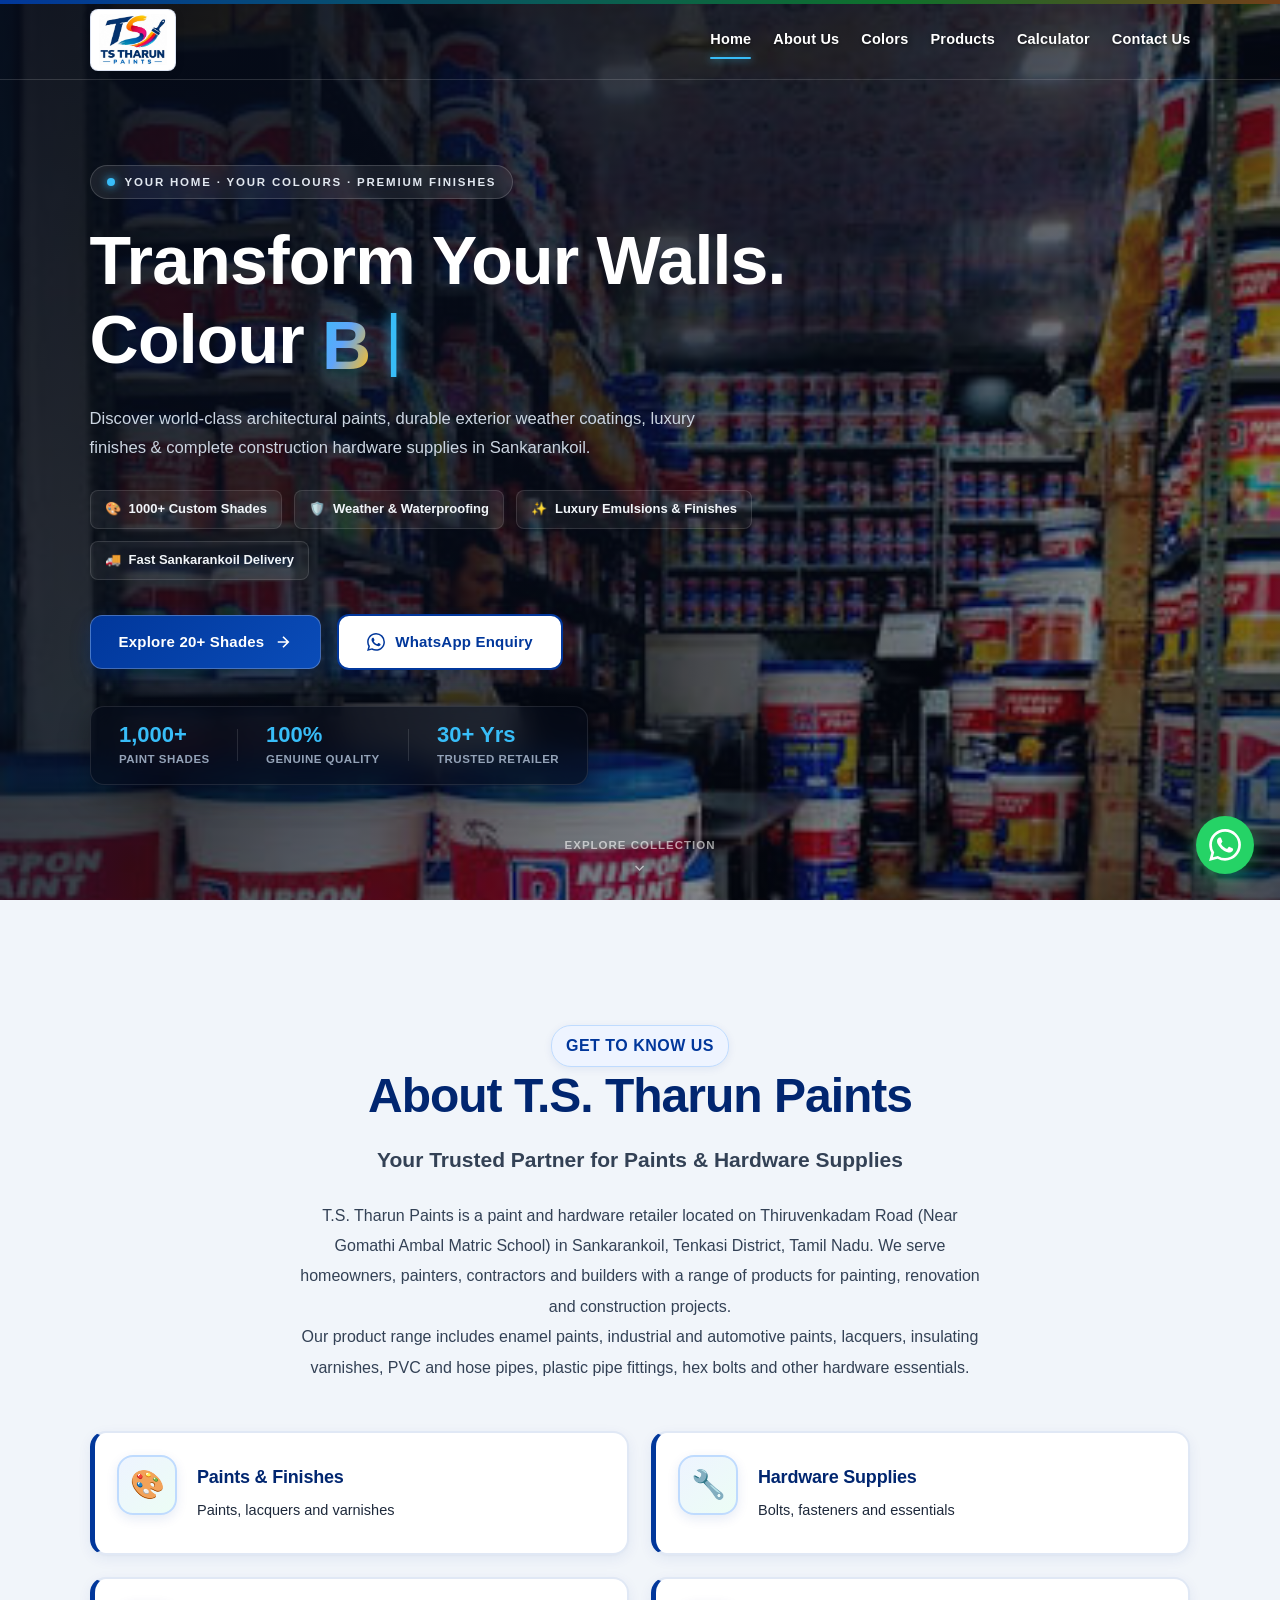
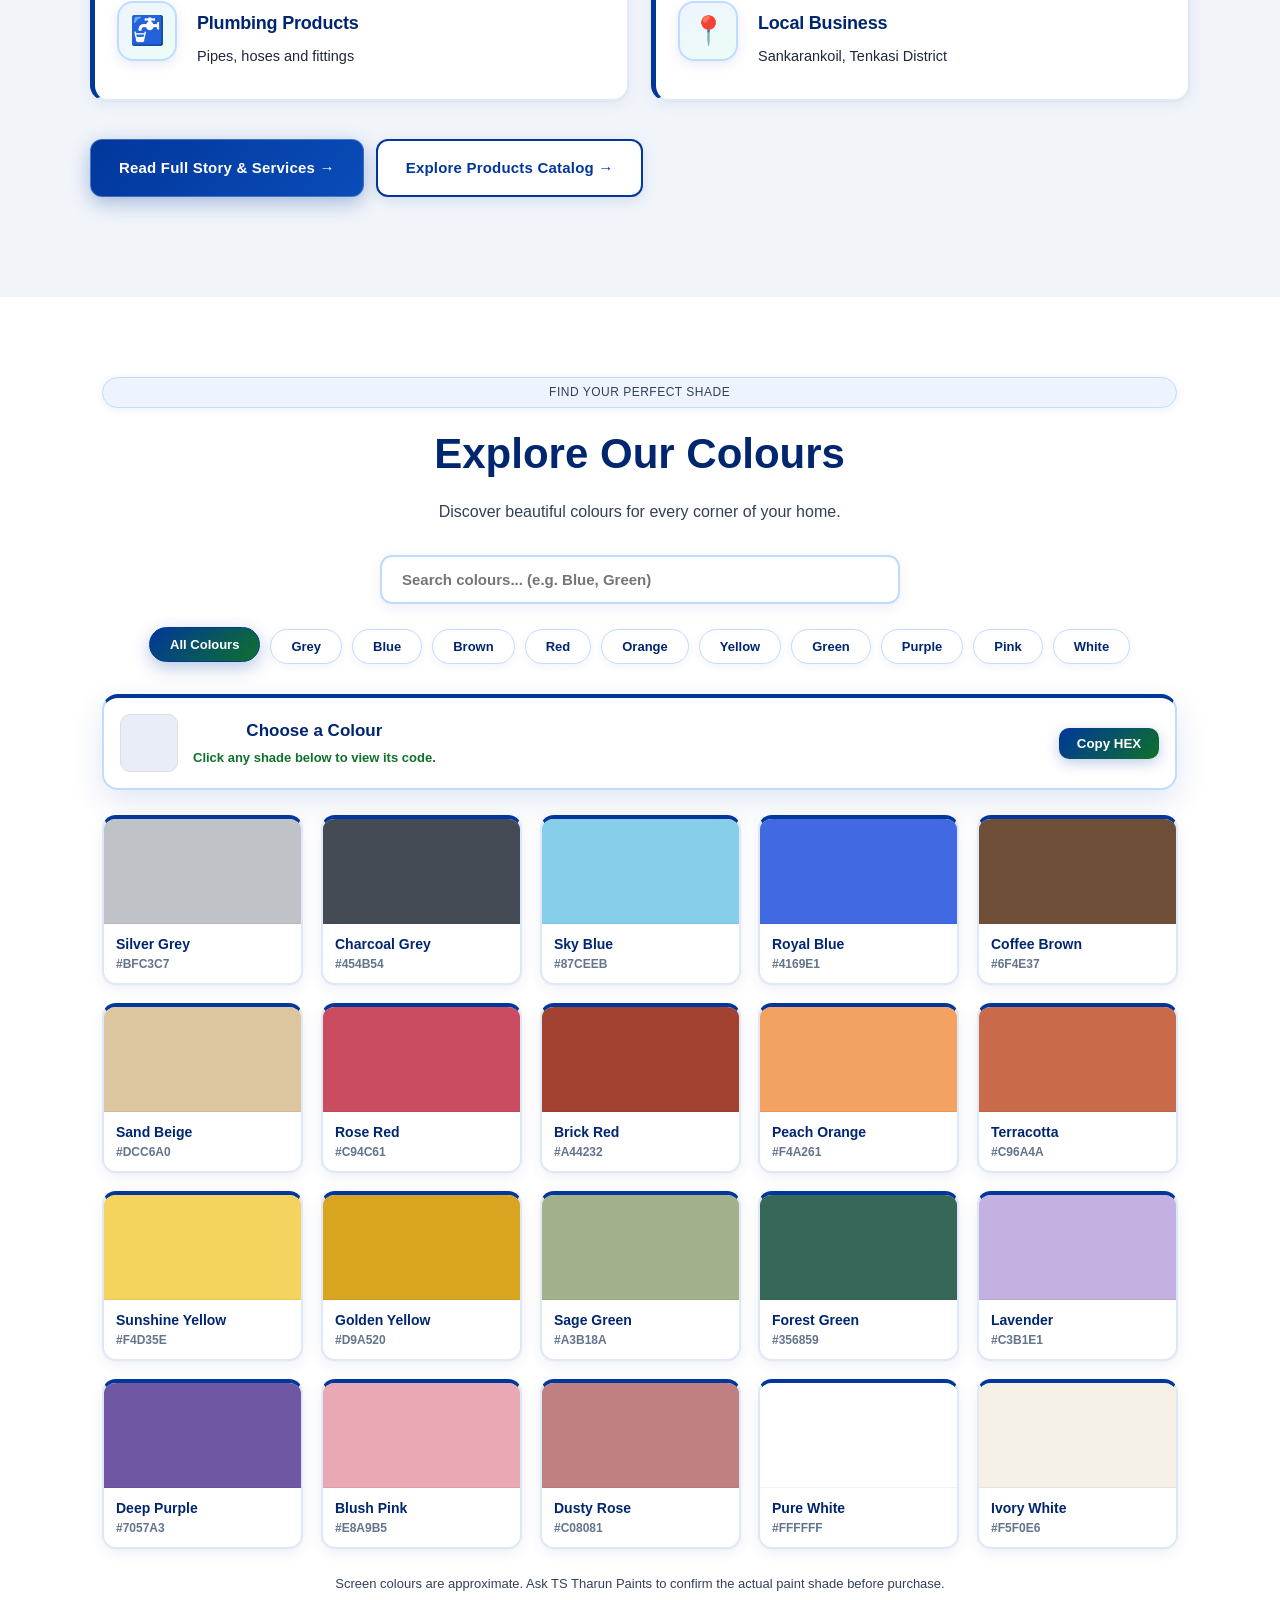
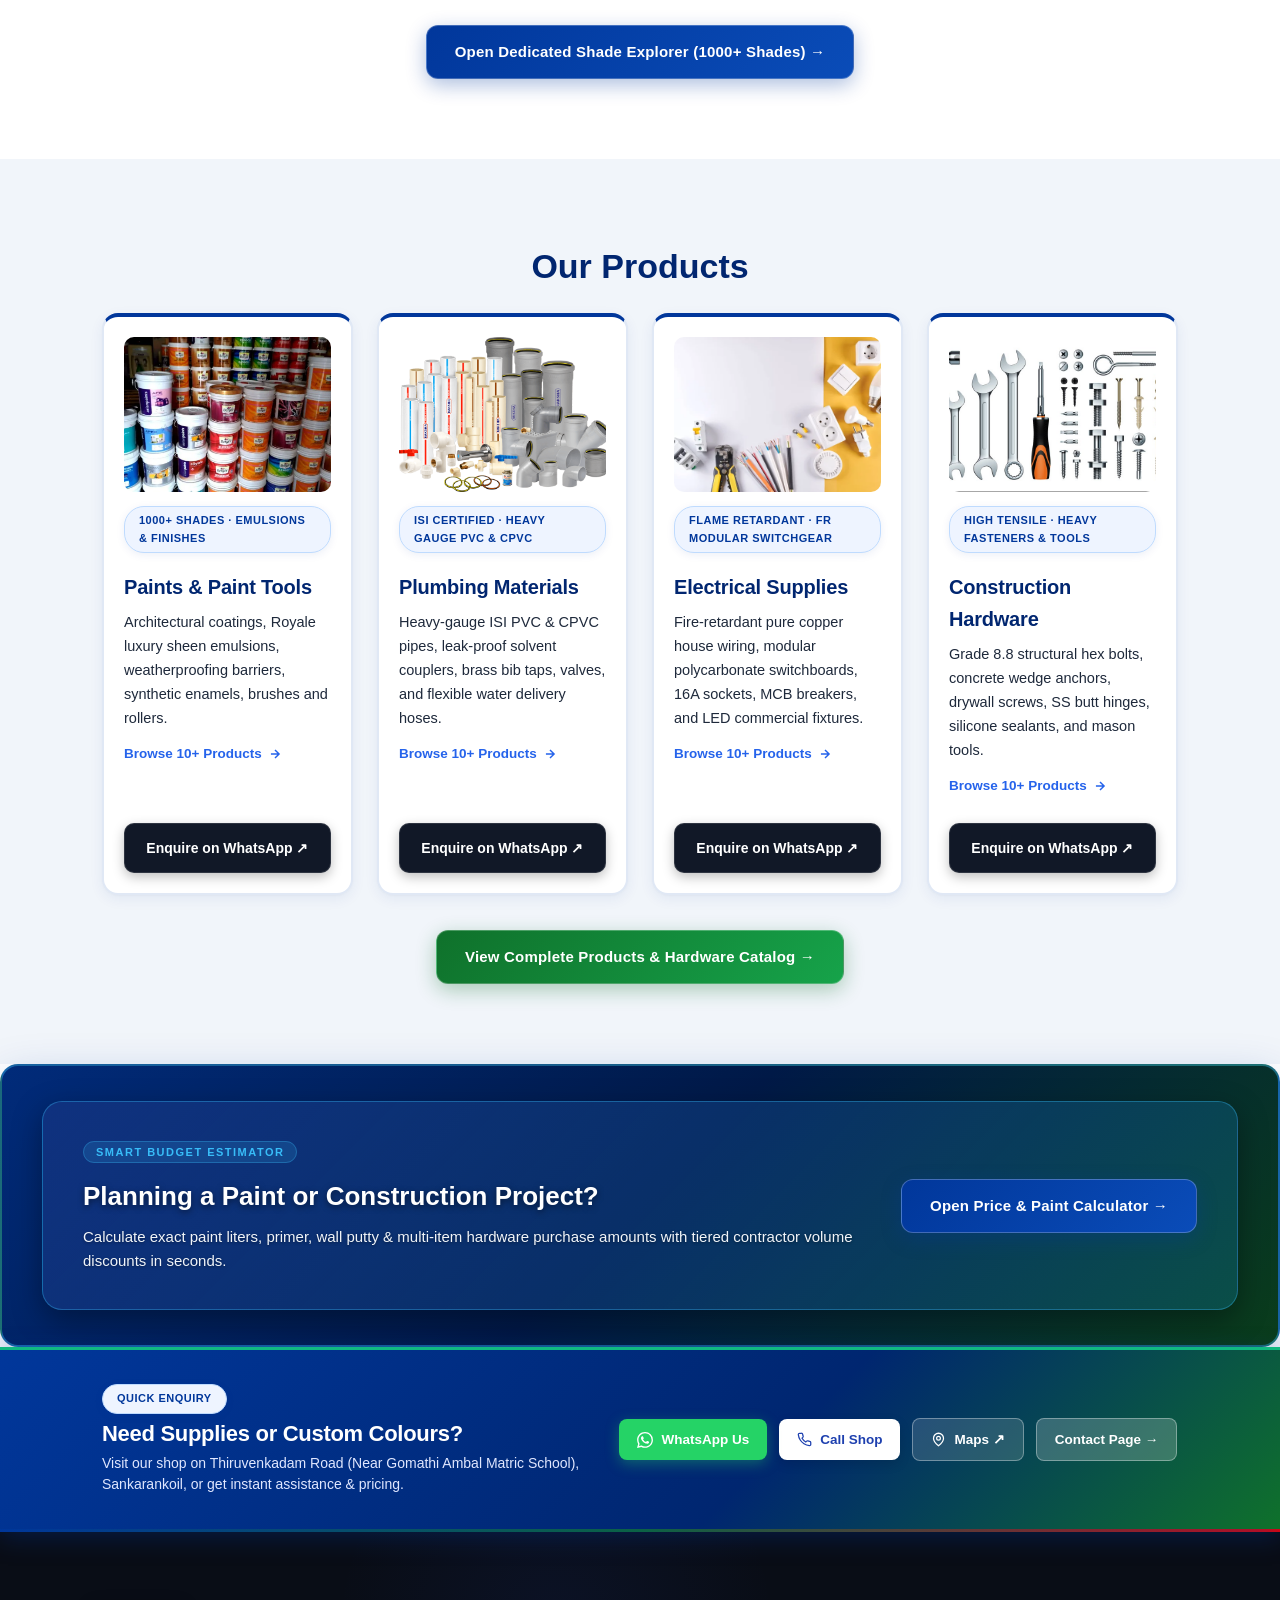
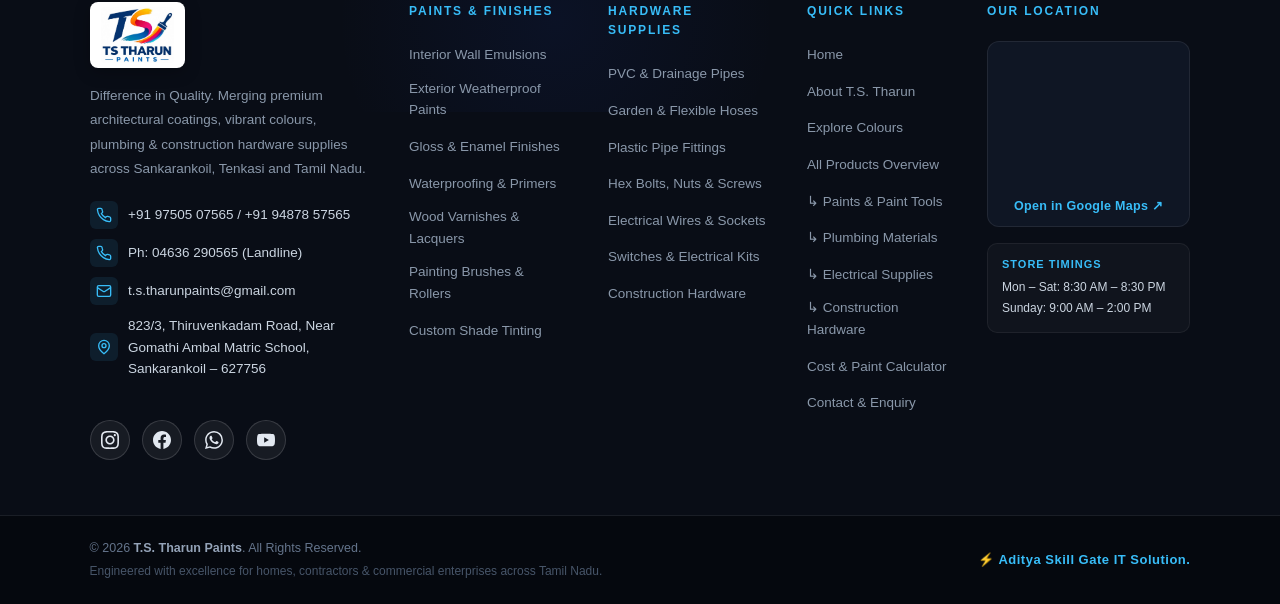
==== commit 37bfb1aa: "Add files via upload" ====
--- a/index.html
+++ b/index.html
@@ -7,7 +7,7 @@
     <title>TS Tharun Paints</title>
 
     <link rel="icon" type="image/png" href="images/favicon.png">
-    <link rel="stylesheet" href="style.css?v=5">
+    <link rel="stylesheet" href="style.css?v=6">
 </head>
 <body>
 
@@ -78,7 +78,7 @@
                         <span>Explore 20+ Shades</span>
                         <svg viewBox="0 0 24 24" fill="none" stroke="currentColor" stroke-width="2.2" width="18" height="18"><path d="M5 12h14m-7-7 7 7-7 7"/></svg>
                     </a>
-                    <a href="https://wa.me/919487939710?text=Hello%20T.S.%20Tharun%20Paints%2C%20I%20want%20to%20consult%20about%20paint%20shades%20and%20hardware."
+                    <a href="https://wa.me/919750507565?text=Hello%20T.S.%20Tharun%20Paints%2C%20I%20want%20to%20consult%20about%20paint%20shades%20and%20hardware."
                        class="hero-btn secondary-btn" target="_blank" rel="noopener">
                         <svg viewBox="0 0 24 24" fill="currentColor" width="18" height="18"><path d="M17.472 14.382c-.297-.149-1.758-.867-2.03-.967-.273-.099-.471-.148-.67.15-.197.297-.767.966-.94 1.164-.173.199-.347.223-.644.075-.297-.15-1.255-.463-2.39-1.475-.883-.788-1.48-1.761-1.653-2.059-.173-.297-.018-.458.13-.606.134-.133.298-.347.446-.52.149-.174.198-.298.298-.497.099-.198.05-.371-.025-.52-.075-.149-.669-1.612-.916-2.207-.242-.579-.487-.5-.669-.51-.173-.008-.371-.01-.57-.01-.198 0-.52.074-.792.372-.272.297-1.04 1.016-1.04 2.479 0 1.462 1.065 2.875 1.213 3.074.149.198 2.096 3.2 5.077 4.487.709.306 1.262.489 1.694.625.712.227 1.36.195 1.871.118.571-.085 1.758-.719 2.006-1.413.248-.694.248-1.289.173-1.413-.074-.124-.272-.198-.57-.347m-5.421 7.403h-.004a9.87 9.87 0 0 1-5.031-1.378l-.361-.214-3.741.982.998-3.648-.235-.374a9.86 9.86 0 0 1-1.51-5.26c.001-5.45 4.436-9.884 9.888-9.884 2.64 0 5.122 1.03 6.988 2.898a9.825 9.825 0 0 1 2.893 6.994c-.003 5.45-4.437 9.884-9.885 9.884m8.413-18.297A11.815 11.815 0 0 0 12.05 0C5.495 0 .16 5.335.157 11.892c0 2.096.547 4.142 1.588 5.945L.057 24l6.305-1.654a11.882 11.882 0 0 0 5.683 1.448h.005c6.554 0 11.89-5.335 11.893-11.893a11.821 11.821 0 0 0-3.48-8.413Z"/></svg>
                         <span>WhatsApp Enquiry</span>
@@ -127,7 +127,7 @@
 
         <p class="about-description">
             T.S. Tharun Paints is a paint and hardware retailer
-            located on Tirunelveli Road in Sankarankoil,
+            located on Thiruvenkadam Road (Near Gomathi Ambal Matric School) in Sankarankoil,
             Tenkasi District, Tamil Nadu.
 
             We serve homeowners, painters, contractors and builders
@@ -180,7 +180,7 @@
             <a href="about.html" class="about-btn">
                 Read Full Story &amp; Services →
             </a>
-            <a href="products.html" class="about-btn secondary-about-btn" style="background: rgba(255, 255, 255, 0.9); border: 1.5px solid rgba(249, 115, 22, 0.35); color: #c2410c; font-weight: 700;">
+            <a href="products.html" class="about-btn secondary-about-btn" style="background: rgba(255, 255, 255, 0.9); border: 1.5px solid rgba(1, 55, 155, 0.35); color: #01379b; font-weight: 700;">
                 Explore Products Catalog →
             </a>
         </div>
@@ -413,7 +413,7 @@
                     </a>
 
                     <div class="product-card-actions">
-                        <a href="https://wa.me/919487939710?text=Hello%20T.S.%20Tharun%20Paints,%20I%20want%20to%20enquire%20about%20Paints%20and%20Painting%20Tools."
+                        <a href="https://wa.me/919750507565?text=Hello%20T.S.%20Tharun%20Paints,%20I%20want%20to%20enquire%20about%20Paints%20and%20Painting%20Tools."
                            target="_blank" rel="noopener" class="shop-button">
                             Enquire on WhatsApp ↗
                         </a>
@@ -436,7 +436,7 @@
                     </a>
 
                     <div class="product-card-actions">
-                        <a href="https://wa.me/919487939710?text=Hello%20T.S.%20Tharun%20Paints,%20I%20want%20to%20enquire%20about%20Plumbing%20Materials%20and%20Pipes."
+                        <a href="https://wa.me/919750507565?text=Hello%20T.S.%20Tharun%20Paints,%20I%20want%20to%20enquire%20about%20Plumbing%20Materials%20and%20Pipes."
                            target="_blank" rel="noopener" class="shop-button">
                             Enquire on WhatsApp ↗
                         </a>
@@ -459,7 +459,7 @@
                     </a>
 
                     <div class="product-card-actions">
-                        <a href="https://wa.me/919487939710?text=Hello%20T.S.%20Tharun%20Paints,%20I%20want%20to%20enquire%20about%20Electrical%20Supplies."
+                        <a href="https://wa.me/919750507565?text=Hello%20T.S.%20Tharun%20Paints,%20I%20want%20to%20enquire%20about%20Electrical%20Supplies."
                            target="_blank" rel="noopener" class="shop-button">
                             Enquire on WhatsApp ↗
                         </a>
@@ -482,7 +482,7 @@
                     </a>
 
                     <div class="product-card-actions">
-                        <a href="https://wa.me/919487939710?text=Hello%20T.S.%20Tharun%20Paints,%20I%20want%20to%20enquire%20about%20Construction%20Hardware."
+                        <a href="https://wa.me/919750507565?text=Hello%20T.S.%20Tharun%20Paints,%20I%20want%20to%20enquire%20about%20Construction%20Hardware."
                            target="_blank" rel="noopener" class="shop-button">
                             Enquire on WhatsApp ↗
                         </a>
@@ -520,19 +520,19 @@
         <div class="contact-cta-content">
             <span class="contact-cta-tag">QUICK ENQUIRY</span>
             <h2>Need Supplies or Custom Colours?</h2>
-            <p>Visit our shop on Tirunelveli Road, Sankarankoil, or get instant assistance &amp; pricing.</p>
+            <p>Visit our shop on Thiruvenkadam Road (Near Gomathi Ambal Matric School), Sankarankoil, or get instant assistance &amp; pricing.</p>
         </div>
         <div class="contact-cta-actions">
-            <a href="https://wa.me/919487939710?text=Hello%20T.S.%20Tharun%20Paints%2C%20I%20want%20to%20enquire%20about%20paints%20and%20hardware."
+            <a href="https://wa.me/919750507565?text=Hello%20T.S.%20Tharun%20Paints%2C%20I%20want%20to%20enquire%20about%20paints%20and%20hardware."
                class="contact-action-btn wa-btn" target="_blank" rel="noopener">
                 <svg viewBox="0 0 24 24" fill="currentColor" width="16" height="16"><path d="M17.472 14.382c-.297-.149-1.758-.867-2.03-.967-.273-.099-.471-.148-.67.15-.197.297-.767.966-.94 1.164-.173.199-.347.223-.644.075-.297-.15-1.255-.463-2.39-1.475-.883-.788-1.48-1.761-1.653-2.059-.173-.297-.018-.458.13-.606.134-.133.298-.347.446-.52.149-.174.198-.298.298-.497.099-.198.05-.371-.025-.52-.075-.149-.669-1.612-.916-2.207-.242-.579-.487-.5-.669-.51-.173-.008-.371-.01-.57-.01-.198 0-.52.074-.792.372-.272.297-1.04 1.016-1.04 2.479 0 1.462 1.065 2.875 1.213 3.074.149.198 2.096 3.2 5.077 4.487.709.306 1.262.489 1.694.625.712.227 1.36.195 1.871.118.571-.085 1.758-.719 2.006-1.413.248-.694.248-1.289.173-1.413-.074-.124-.272-.198-.57-.347m-5.421 7.403h-.004a9.87 9.87 0 0 1-5.031-1.378l-.361-.214-3.741.982.998-3.648-.235-.374a9.86 9.86 0 0 1-1.51-5.26c.001-5.45 4.436-9.884 9.888-9.884 2.64 0 5.122 1.03 6.988 2.898a9.825 9.825 0 0 1 2.893 6.994c-.003 5.45-4.437 9.884-9.885 9.884m8.413-18.297A11.815 11.815 0 0 0 12.05 0C5.495 0 .16 5.335.157 11.892c0 2.096.547 4.142 1.588 5.945L.057 24l6.305-1.654a11.882 11.882 0 0 0 5.683 1.448h.005c6.554 0 11.89-5.335 11.893-11.893a11.821 11.821 0 0 0-3.48-8.413Z"/></svg>
                 WhatsApp Us
             </a>
-            <a href="tel:+919487939710" class="contact-action-btn phone-btn">
+            <a href="tel:+919750507565" class="contact-action-btn phone-btn">
                 <svg viewBox="0 0 24 24" fill="none" stroke="currentColor" stroke-width="2" width="15" height="15"><path d="M22 16.92v3a2 2 0 0 1-2.18 2 19.79 19.79 0 0 1-8.63-3.07 19.5 19.5 0 0 1-6-6 19.79 19.79 0 0 1-3.07-8.67A2 2 0 0 1 4.11 2h3a2 2 0 0 1 2 1.72 12.84 12.84 0 0 0 .7 2.81 2 2 0 0 1-.45 2.11L8.09 9.91a16 16 0 0 0 6 6l1.27-1.27a2 2 0 0 1 2.11-.45 12.84 12.84 0 0 0 2.81.7A2 2 0 0 1 22 16.92z"></path></svg>
                 Call Shop
             </a>
-            <a href="https://www.google.com/maps/search/?api=1&query=TS+Tharun+Paints+Sankarankovil"
+            <a href="https://www.google.com/maps/search/?api=1&query=823%2F3+Thiruvenkadam+Road+Gomathi+Ambal+School+Sankarankovil"
                class="contact-action-btn map-btn" target="_blank" rel="noopener">
                 <svg viewBox="0 0 24 24" fill="none" stroke="currentColor" stroke-width="2" width="15" height="15"><path d="M20 10c0 6-8 12-8 12s-8-6-8-12a8 8 0 0 1 16 0Z"></path><circle cx="12" cy="10" r="3"></circle></svg>
                 Maps ↗
@@ -558,34 +558,40 @@
             <p class="footer-tagline">
                 Difference in Quality. Merging premium architectural coatings, vibrant colours, plumbing &amp; construction hardware supplies across Sankarankoil, Tenkasi and Tamil Nadu.
             </p>
-            <div class="footer-contact-direct">
-                <a href="tel:+919487939710" class="direct-contact-item">
+                        <div class="footer-contact-direct">
+                <a href="tel:+919750507565" class="direct-contact-item">
                     <span class="direct-contact-icon">
-                        <svg viewBox="0 0 24 24" fill="none" stroke="currentColor" stroke-width="2" stroke-linecap="round" stroke-linejoin="round" width="16" height="16"><path d="M22 16.92v3a2 2 0 0 1-2.18 2 19.79 19.79 0 0 1-8.63-3.07 19.5 19.5 0 0 1-6-6 19.79 19.79 0 0 1-3.07-8.67A2 2 0 0 1 4.11 2h3a2 2 0 0 1 2 1.72 12.84 12.84 0 0 0 .7 2.81 2 2 0 0 1-.45 2.11L8.09 9.91a16 16 0 0 0 6 6l1.27-1.27a2 2 0 0 1 2.11-.45 12.84 12.84 0 0 0 2.81.7A2 2 0 0 1 22 16.92z"></path></svg>
+                        <svg viewBox="0 0 24 24" fill="none" stroke="currentColor" stroke-width="2" width="16" height="16"><path d="M22 16.92v3a2 2 0 0 1-2.18 2 19.79 19.79 0 0 1-8.63-3.07 19.5 19.5 0 0 1-6-6 19.79 19.79 0 0 1-3.07-8.67A2 2 0 0 1 4.11 2h3a2 2 0 0 1 2 1.72 12.84 12.84 0 0 0 .7 2.81 2 2 0 0 1-.45 2.11L8.09 9.91a16 16 0 0 0 6 6l1.27-1.27a2 2 0 0 1 2.11-.45 12.84 12.84 0 0 0 2.81.7A2 2 0 0 1 22 16.92z"></path></svg>
                     </span>
-                    <span>+91 94879 39710</span>
-                </a>
-                <a href="mailto:tstharunpaints@gmail.com" class="direct-contact-item">
+                    <span>+91 97505 07565 / +91 94878 57565</span>
+                </a>
+                <a href="tel:04636290565" class="direct-contact-item">
                     <span class="direct-contact-icon">
-                        <svg viewBox="0 0 24 24" fill="none" stroke="currentColor" stroke-width="2" stroke-linecap="round" stroke-linejoin="round" width="16" height="16"><rect width="20" height="16" x="2" y="4" rx="2"></rect><path d="m22 7-8.97 5.7a1.94 1.94 0 0 1-2.06 0L2 7"></path></svg>
+                        <svg viewBox="0 0 24 24" fill="none" stroke="currentColor" stroke-width="2" width="16" height="16"><path d="M22 16.92v3a2 2 0 0 1-2.18 2 19.79 19.79 0 0 1-8.63-3.07 19.5 19.5 0 0 1-6-6 19.79 19.79 0 0 1-3.07-8.67A2 2 0 0 1 4.11 2h3a2 2 0 0 1 2 1.72 12.84 12.84 0 0 0 .7 2.81 2 2 0 0 1-.45 2.11L8.09 9.91a16 16 0 0 0 6 6l1.27-1.27a2 2 0 0 1 2.11-.45 12.84 12.84 0 0 0 2.81.7A2 2 0 0 1 22 16.92z"></path></svg>
                     </span>
-                    <span>tstharunpaints@gmail.com</span>
+                    <span>Ph: 04636 290565 (Landline)</span>
+                </a>
+                <a href="mailto:t.s.tharunpaints@gmail.com" class="direct-contact-item">
+                    <span class="direct-contact-icon">
+                        <svg viewBox="0 0 24 24" fill="none" stroke="currentColor" stroke-width="2" width="16" height="16"><rect width="20" height="16" x="2" y="4" rx="2"></rect><path d="m22 7-8.97 5.7a1.94 1.94 0 0 1-2.06 0L2 7"></path></svg>
+                    </span>
+                    <span>t.s.tharunpaints@gmail.com</span>
                 </a>
                 <div class="direct-contact-item">
                     <span class="direct-contact-icon">
-                        <svg viewBox="0 0 24 24" fill="none" stroke="currentColor" stroke-width="2" stroke-linecap="round" stroke-linejoin="round" width="16" height="16"><path d="M20 10c0 6-8 12-8 12s-8-6-8-12a8 8 0 0 1 16 0Z"></path><circle cx="12" cy="10" r="3"></circle></svg>
+                        <svg viewBox="0 0 24 24" fill="none" stroke="currentColor" stroke-width="2" width="16" height="16"><path d="M20 10c0 6-8 12-8 12s-8-6-8-12a8 8 0 0 1 16 0Z"></path><circle cx="12" cy="10" r="3"></circle></svg>
                     </span>
-                    <span>Sankarankoil, Tenkasi Dist, Tamil Nadu</span>
-                </div>
-            </div>
-            <div class="footer-socials">
+                    <span>823/3, Thiruvenkadam Road, Near Gomathi Ambal Matric School, Sankarankoil &ndash; 627756</span>
+                </div>
+            </div>
+<div class="footer-socials">
                 <a href="https://instagram.com" target="_blank" rel="noopener" aria-label="Instagram" class="social-icon social-insta" title="Instagram">
                     <svg viewBox="0 0 24 24" fill="currentColor" width="18" height="18"><path d="M12 2.163c3.204 0 3.584.012 4.85.07 3.252.148 4.771 1.691 4.919 4.919.058 1.265.069 1.645.069 4.849 0 3.205-.012 3.584-.069 4.849-.149 3.225-1.664 4.771-4.919 4.919-1.266.058-1.644.07-4.85.07-3.204 0-3.584-.012-4.849-.07-3.26-.149-4.771-1.699-4.919-4.92-.058-1.265-.07-1.644-.07-4.849 0-3.204.013-3.583.07-4.849.149-3.227 1.664-4.771 4.919-4.919 1.266-.057 1.645-.069 4.849-.069zm0-2.163c-3.259 0-3.667.014-4.947.072-4.358.2-6.78 2.618-6.98 6.98-.059 1.281-.073 1.689-.073 4.948 0 3.259.014 3.668.072 4.948.2 4.358 2.618 6.78 6.98 6.98 1.281.058 1.689.072 4.948.072 3.259 0 3.668-.014 4.948-.072 4.354-.2 6.782-2.618 6.979-6.98.059-1.28.073-1.689.073-4.948 0-3.259-.014-3.667-.072-4.947-.196-4.354-2.617-6.78-6.979-6.98-1.281-.059-1.69-.073-4.949-.073zm0 5.838c-3.403 0-6.162 2.759-6.162 6.162s2.759 6.163 6.162 6.163 6.162-2.759 6.162-6.163c0-3.403-2.759-6.162-6.162-6.162zm0 10.162c-2.209 0-4-1.79-4-4 0-2.209 1.791-4 4-4s4 1.791 4 4c0 2.21-1.791 4-4 4zm6.406-11.845c-.796 0-1.441.645-1.441 1.44s.645 1.44 1.441 1.44c.795 0 1.439-.645 1.439-1.44s-.644-1.44-1.439-1.44z"/></svg>
                 </a>
                 <a href="https://facebook.com" target="_blank" rel="noopener" aria-label="Facebook" class="social-icon social-facebook" title="Facebook">
                     <svg viewBox="0 0 24 24" fill="currentColor" width="18" height="18"><path d="M24 12.073c0-6.627-5.373-12-12-12s-12 5.373-12 12c0 5.99 4.388 10.954 10.125 11.854v-8.385H7.078v-3.47h3.047V9.43c0-3.007 1.792-4.669 4.533-4.669 1.312 0 2.686.235 2.686.235v2.953H15.83c-1.491 0-1.956.925-1.956 1.874v2.25h3.328l-.532 3.47h-2.796v8.385C19.612 23.027 24 18.062 24 12.073z"/></svg>
                 </a>
-                <a href="https://wa.me/919487939710" target="_blank" rel="noopener" aria-label="WhatsApp" class="social-icon social-whatsapp" title="WhatsApp">
+                <a href="https://wa.me/919750507565" target="_blank" rel="noopener" aria-label="WhatsApp" class="social-icon social-whatsapp" title="WhatsApp">
                     <svg viewBox="0 0 24 24" fill="currentColor" width="18" height="18"><path d="M17.472 14.382c-.297-.149-1.758-.867-2.03-.967-.273-.099-.471-.148-.67.15-.197.297-.767.966-.94 1.164-.173.199-.347.223-.644.075-.297-.15-1.255-.463-2.39-1.475-.883-.788-1.48-1.761-1.653-2.059-.173-.297-.018-.458.13-.606.134-.133.298-.347.446-.52.149-.174.198-.298.298-.497.099-.198.05-.371-.025-.52-.075-.149-.669-1.612-.916-2.207-.242-.579-.487-.5-.669-.51-.173-.008-.371-.01-.57-.01-.198 0-.52.074-.792.372-.272.297-1.04 1.016-1.04 2.479 0 1.462 1.065 2.875 1.213 3.074.149.198 2.096 3.2 5.077 4.487.709.306 1.262.489 1.694.625.712.227 1.36.195 1.871.118.571-.085 1.758-.719 2.006-1.413.248-.694.248-1.289.173-1.413-.074-.124-.272-.198-.57-.347m-5.421 7.403h-.004a9.87 9.87 0 0 1-5.031-1.378l-.361-.214-3.741.982.998-3.648-.235-.374a9.86 9.86 0 0 1-1.51-5.26c.001-5.45 4.436-9.884 9.888-9.884 2.64 0 5.122 1.03 6.988 2.898a9.825 9.825 0 0 1 2.893 6.994c-.003 5.45-4.437 9.884-9.885 9.884m8.413-18.297A11.815 11.815 0 0 0 12.05 0C5.495 0 .16 5.335.157 11.892c0 2.096.547 4.142 1.588 5.945L.057 24l6.305-1.654a11.882 11.882 0 0 0 5.683 1.448h.005c6.554 0 11.89-5.335 11.893-11.893a11.821 11.821 0 0 0-3.48-8.413Z"/></svg>
                 </a>
                 <a href="https://youtube.com" target="_blank" rel="noopener" aria-label="YouTube" class="social-icon social-youtube" title="YouTube">
@@ -598,30 +604,28 @@
         <div class="footer-col">
             <h4 class="footer-col-title">Paints &amp; Finishes</h4>
             <ul class="footer-links">
-                <li><a href="colors.html">Interior Wall Emulsions</a></li>
-                <li><a href="colors.html">Exterior Weatherproof Paints</a></li>
-                <li><a href="products.html">Gloss &amp; Enamel Finishes</a></li>
-                <li><a href="products.html">Waterproofing &amp; Primers</a></li>
-                <li><a href="products.html">Industrial &amp; Auto Coatings</a></li>
-                <li><a href="products.html">Wood Varnishes &amp; Lacquers</a></li>
-                <li><a href="products.html">Painting Brushes &amp; Rollers</a></li>
-                <li><a href="colors.html">Custom Shade Tinting</a></li>
-            </ul>
+                    <li><a href="paints.html#paints-royale">Interior Wall Emulsions</a></li>
+                    <li><a href="paints.html#paints-apex">Exterior Weatherproof Paints</a></li>
+                    <li><a href="paints.html#paints-enamel">Gloss &amp; Enamel Finishes</a></li>
+                    <li><a href="paints.html#paints-damp-proof">Waterproofing &amp; Primers</a></li>
+                    <li><a href="paints.html#paints-varnish">Wood Varnishes &amp; Lacquers</a></li>
+                    <li><a href="paints.html#paints-rollers">Painting Brushes &amp; Rollers</a></li>
+                    <li><a href="colors.html#custom-tinting">Custom Shade Tinting</a></li>
+                </ul>
         </div>
 
         <!-- Hardware & Plumbing Supplies -->
         <div class="footer-col">
             <h4 class="footer-col-title">Hardware Supplies</h4>
             <ul class="footer-links">
-                <li><a href="products.html">PVC &amp; Drainage Pipes</a></li>
-                <li><a href="products.html">Garden &amp; Flexible Hoses</a></li>
-                <li><a href="products.html">Plastic Pipe Fittings</a></li>
-                <li><a href="products.html">Hex Bolts, Nuts &amp; Screws</a></li>
-                <li><a href="products.html">Electrical Wires &amp; Sockets</a></li>
-                <li><a href="products.html">Switches &amp; Electrical Kits</a></li>
-                <li><a href="products.html">Construction Hardware</a></li>
-                <li><a href="products.html">Renovation Essentials</a></li>
-            </ul>
+                    <li><a href="plumbing.html#plumbing-pvc-pipe">PVC &amp; Drainage Pipes</a></li>
+                    <li><a href="plumbing.html#plumbing-hose">Garden &amp; Flexible Hoses</a></li>
+                    <li><a href="plumbing.html#plumbing-fittings">Plastic Pipe Fittings</a></li>
+                    <li><a href="construction.html#hardware-hex-bolts">Hex Bolts, Nuts &amp; Screws</a></li>
+                    <li><a href="electrical.html#electrical-wires">Electrical Wires &amp; Sockets</a></li>
+                    <li><a href="electrical.html#electrical-switches">Switches &amp; Electrical Kits</a></li>
+                    <li><a href="construction.html#products">Construction Hardware</a></li>
+                </ul>
         </div>
 
         <!-- Quick Links -->
@@ -646,7 +650,7 @@
             <h4 class="footer-col-title">Our Location</h4>
             <div class="footer-map-card">
                 <iframe
-                    src="https://www.google.com/maps?q=Sankarankovil,+Tenkasi+District,+Tamil+Nadu&output=embed"
+                    src="https://www.google.com/maps?q=823/3,+Thiruvenkadam+Road,+Near+Gomathi+Ambal+Matric+School,+Sankarankovil,+Tamil+Nadu+627756&output=embed"
                     width="100%"
                     height="140"
                     style="border:0; border-radius:10px; display:block;"
@@ -655,7 +659,7 @@
                     referrerpolicy="no-referrer-when-downgrade"
                     title="TS Tharun Paints location map">
                 </iframe>
-                <a href="https://www.google.com/maps/search/?api=1&query=TS+Tharun+Paints+Sankarankovil"
+                <a href="https://www.google.com/maps/search/?api=1&query=823%2F3+Thiruvenkadam+Road+Gomathi+Ambal+School+Sankarankovil"
                    target="_blank" rel="noopener" class="map-cta">
                     Open in Google Maps ↗
                 </a>
@@ -682,7 +686,7 @@
 </footer>
 
 <!-- Floating WhatsApp Action Button (as in VoltAura, Kurunji & A1 Divya Palace) -->
-<a href="https://wa.me/919487939710?text=Hello%20T.S.%20Tharun%20Paints%2C%20I%20have%20an%20enquiry%20regarding%20your%20products."
+<a href="https://wa.me/919750507565?text=Hello%20T.S.%20Tharun%20Paints%2C%20I%20have%20an%20enquiry%20regarding%20your%20products."
    class="floating-whatsapp"
    target="_blank"
    rel="noopener"
--- a/style.css
+++ b/style.css
@@ -1,3 +1,29 @@
+/* ===== T.S. THARUN PAINTS BRAND THEME (ROOT COLOR SYSTEM) ===== */
+:root {
+    /* Primary Brand Colors (Derived directly from New Logo) */
+    --brand-blue: #01379b;
+    --brand-blue-hover: #0248cc;
+    --brand-blue-dark: #002670;
+    --brand-blue-rgb: 1, 55, 155;
+
+    /* Secondary Brand Colors (Derived from Logo Leaf / Ribbon) */
+    --brand-green: #0f712b;
+    --brand-green-hover: #16a34a;
+    --brand-green-dark: #0a4e1d;
+    --brand-green-rgb: 15, 113, 43;
+
+    /* Accent Colors from Logo Emblem & Sunburst */
+    --brand-red: #ec0103;
+    --brand-gold: #f59e0b;
+    --brand-yellow: #fef805;
+
+    /* Signature Logo Gradients */
+    --gradient-logo-primary: linear-gradient(135deg, #01379b 0%, #0a4cb8 50%, #0f712b 100%);
+    --gradient-logo-hover: linear-gradient(135deg, #0248cc 0%, #1059d4 50%, #16a34a 100%);
+    --gradient-logo-subtle: linear-gradient(135deg, rgba(1, 55, 155, 0.05) 0%, rgba(15, 113, 43, 0.03) 100%);
+    --gradient-logo-tricolor: linear-gradient(90deg, #01379b 0%, #0f712b 50%, #ec0103 100%);
+}
+
 /* ===== BASIC SETTINGS ===== */
 * {
     margin: 0;
@@ -69,24 +95,27 @@
     text-decoration: none;
 }
 .nav-logo-badge {
-    background: #ffffff;
-    padding: 5px 12px;
-    border-radius: 9px;
+    background: #ffffff !important;
+    padding: 4px 8px !important;
+    border-radius: 8px !important;
+    box-shadow: 0 2px 10px rgba(0, 0, 0, 0.10) !important;
+    border: 1px solid rgba(1, 55, 155, 0.14) !important;
     display: inline-flex;
     align-items: center;
-    box-shadow: 0 2px 10px rgba(0, 0, 0, 0.2);
-    transition: transform 0.25s ease, box-shadow 0.25s ease;
+    transition: transform 0.25s ease, filter 0.25s ease, box-shadow 0.25s ease;
 }
 .nav-logo-badge:hover {
-    transform: scale(1.03);
-    box-shadow: 0 4px 16px rgba(255, 255, 255, 0.25);
+    transform: scale(1.04);
+    box-shadow: 0 4px 16px rgba(1, 55, 155, 0.20) !important;
+    filter: drop-shadow(0 4px 12px rgba(1, 55, 155, 0.18));
 }
 .site-logo {
-    height: 44px;
+    height: 52px;
     width: auto;
-    max-width: 170px;
+    max-width: 220px;
     display: block;
     object-fit: contain;
+    border-radius: 4px;
 }
 nav {
     display: flex;
@@ -542,17 +571,19 @@
 /* ===== BUTTON ===== */
 .btn {
     display: inline-block;
-    background: #244cdb;
+    background: linear-gradient(135deg, #01379b 0%, #0f712b 100%);
     color: #ffffff;
     padding: 13px 23px;
     border-radius: 8px;
     font-size: 14px;
     font-weight: bold;
     transition: 0.3s;
+    box-shadow: 0 4px 14px rgba(1, 55, 155, 0.28);
 }
 .btn:hover {
-    background: #1838ad;
+    background: linear-gradient(135deg, #0248cc 0%, #16a34a 100%);
     transform: translateY(-2px);
+    box-shadow: 0 6px 20px rgba(1, 55, 155, 0.40);
 }
 /* ===== ABOUT SECTION ===== */
 #about {
@@ -636,12 +667,12 @@
 /* ===== CONTACT SECTION (DISTINCT ROYAL BLUE BANNER) ===== */
 #contact {
     padding: 34px 8%;
-    background: linear-gradient(135deg, #1e3a8a 0%, #244cdb 55%, #1d4ed8 100%);
+    background: linear-gradient(135deg, #01379b 0%, #002670 60%, #0f712b 100%);
     color: #ffffff;
-    border-top: 3px solid #38bdf8;
+    border-top: 3.5px solid #10b981;
     position: relative;
     z-index: 2;
-    box-shadow: 0 8px 24px rgba(30, 58, 138, 0.3);
+    box-shadow: 0 8px 24px rgba(1, 55, 155, 0.35);
 }
 .contact-cta-wrapper {
     display: flex;
@@ -758,7 +789,8 @@
     background: #090d16;
     color: #94a3b8;
     font-family: "Segoe UI", -apple-system, BlinkMacSystemFont, Roboto, sans-serif;
-    border-top: 1px solid rgba(255, 255, 255, 0.08);
+    border-top: 3.5px solid;
+    border-image: linear-gradient(90deg, #01379b 0%, #0f712b 50%, #ec0103 100%) 1;
     position: relative;
     overflow: hidden;
 }
@@ -797,22 +829,25 @@
     display: inline-flex;
     align-items: center;
     justify-content: center;
-    background: #ffffff;
-    padding: 7px 14px;
-    border-radius: 12px;
-    box-shadow: 0 4px 16px rgba(0, 0, 0, 0.25);
-    transition: transform 0.25s ease, box-shadow 0.25s ease;
+    background: #ffffff !important;
+    padding: 4px 10px !important;
+    border-radius: 8px !important;
+    box-shadow: 0 4px 16px rgba(0, 0, 0, 0.25) !important;
+    border: 1px solid rgba(255, 255, 255, 0.20) !important;
+    transition: transform 0.25s ease, filter 0.25s ease, box-shadow 0.25s ease;
 }
 .footer-logo-badge:hover {
-    transform: translateY(-2px);
-    box-shadow: 0 6px 20px rgba(255, 255, 255, 0.18);
+    transform: translateY(-2px) scale(1.03);
+    box-shadow: 0 6px 20px rgba(1, 55, 155, 0.25) !important;
+    filter: drop-shadow(0 4px 14px rgba(255, 255, 255, 0.25));
 }
 .footer-logo-img {
-    height: 46px;
+    height: 56px;
     width: auto;
-    max-width: 160px;
+    max-width: 220px;
     display: block;
     object-fit: contain;
+    border-radius: 4px;
 }
 .footer-tagline {
     font-size: 13.5px;
@@ -1873,7 +1908,7 @@
 /* Custom category accents & matching distinct borders */
 #paints-tools {
     background: #FFF7ED;
-    border: 1.5px solid #fb923c;
+    border: 1.5px solid #16a34a;
 }
 #plumbing {
     background: #EFF8FF;
@@ -2689,11 +2724,11 @@
 }
 /* Specific component chips per category */
 #paints-tools .comp-chip {
-    border-color: rgba(249, 115, 22, 0.35);
+    border-color: rgba(1, 55, 155, 0.24);
 }
 #paints-tools .comp-chip:hover {
-    border-color: #ea580c;
-    color: #ea580c;
+    border-color: #01379b;
+    color: #01379b;
 }
 #plumbing .comp-chip {
     border-color: rgba(2, 132, 199, 0.35);
@@ -2810,8 +2845,8 @@
 }
 /* Expanded Card Active Borders */
 .product-card.expanded#paints-tools {
-    border-color: #ea580c !important;
-    box-shadow: 0 10px 28px rgba(234, 88, 12, 0.22);
+    border-color: #01379b !important;
+    box-shadow: 0 10px 28px rgba(1, 55, 155, 0.16);
 }
 .product-card.expanded#plumbing {
     border-color: #0284c7 !important;
@@ -2932,7 +2967,7 @@
 #paints-tools.category-card:hover {
     transform: translateY(-7px);
     box-shadow: 0 16px 32px rgba(251, 146, 60, 0.25);
-    border-color: #ea580c;
+    border-color: #01379b;
 }
 #plumbing.category-card:hover {
     transform: translateY(-7px);
@@ -3111,9 +3146,9 @@
     background: rgba(255, 255, 255, 0.04);
 }
 .calc-tab-btn.active {
-    background: linear-gradient(135deg, #1d4ed8 0%, #0284c7 100%);
+    background: linear-gradient(135deg, #01379b 0%, #0f712b 100%);
     color: #ffffff;
-    box-shadow: 0 4px 18px rgba(2, 132, 199, 0.35);
+    box-shadow: 0 4px 18px rgba(1, 55, 155, 0.40);
 }
 /* Panels */
 .calc-panel {
@@ -3191,9 +3226,9 @@
 }
 .calc-form-group label {
     display: block;
-    color: #e2e8f0;
-    font-size: 13.5px;
-    font-weight: 700;
+    color: #0f172a;
+    font-size: 14.5px;
+    font-weight: 800;
     margin-bottom: 8px;
 }
 .calc-input {
@@ -3320,8 +3355,8 @@
 }
 .metric-label {
     font-size: 12px;
-    font-weight: 700;
-    color: #94a3b8;
+    font-weight: 800;
+    color: #01379b;
     text-transform: uppercase;
     letter-spacing: 0.8px;
     margin-bottom: 4px;
@@ -3456,19 +3491,19 @@
     transition: all 0.3s ease;
 }
 .discount-hint-bar.unlocked-none {
-    background: rgba(56, 189, 248, 0.08);
-    color: #38bdf8;
-    border-color: rgba(56, 189, 248, 0.2);
+    background: #eef4ff !important;
+    color: #01379b !important;
+    border: 1.5px solid #bfdbfe !important;
 }
 .discount-hint-bar.unlocked-5 {
-    background: rgba(234, 179, 8, 0.1);
-    color: #facc15;
-    border-color: rgba(234, 179, 8, 0.3);
+    background: #fefce8 !important;
+    color: #854d0e !important;
+    border: 1.5px solid #fde047 !important;
 }
 .discount-hint-bar.unlocked-10 {
-    background: rgba(34, 197, 94, 0.12);
-    color: #22c55e;
-    border-color: rgba(34, 197, 94, 0.35);
+    background: #ecfdf5 !important;
+    color: #0f712b !important;
+    border: 1.5px solid #86efac !important;
 }
 .bill-cart-grid {
     display: grid;
@@ -3699,6 +3734,452 @@
 .mini-toggle input:checked + .mini-slider:before {
     transform: translateX(14px);
 }
+
+/* ========================================================================= */
+/* AUTOMATIC HARDWARE & PURCHASE ESTIMATOR STYLES */
+/* ========================================================================= */
+.hardware-bridge-btn {
+    background: linear-gradient(135deg, #01379b 0%, #feae03 100%);
+    color: #ffffff !important;
+    border: none;
+    box-shadow: 0 4px 15px rgba(1, 55, 155, 0.3);
+    font-weight: 800;
+}
+.hardware-bridge-btn:hover {
+    background: linear-gradient(135deg, #002670 0%, #0a4e1d 100%);
+    transform: translateY(-2px);
+    box-shadow: 0 6px 20px rgba(1, 55, 155, 0.35);
+}
+
+/* Sync Header Button */
+.sync-paint-btn {
+    display: inline-flex;
+    align-items: center;
+    gap: 8px;
+    background: rgba(56, 189, 248, 0.08);
+    border: 1px solid rgba(56, 189, 248, 0.25);
+    color: #38bdf8;
+    padding: 8px 14px;
+    border-radius: 12px;
+    font-size: 13px;
+    font-weight: 700;
+    cursor: pointer;
+    font-family: inherit;
+    transition: all 0.2s ease;
+}
+.sync-paint-btn:hover {
+    background: rgba(56, 189, 248, 0.16);
+    border-color: #38bdf8;
+    color: #ffffff;
+    box-shadow: 0 0 14px rgba(56, 189, 248, 0.2);
+}
+.sync-area-badge {
+    background: #0284c7;
+    color: #ffffff;
+    font-size: 11px;
+    font-weight: 800;
+    padding: 2px 8px;
+    border-radius: 10px;
+}
+
+/* Input with suffix */
+.input-with-action {
+    position: relative;
+    display: flex;
+    align-items: center;
+}
+.input-with-action .calc-input {
+    padding-right: 55px;
+}
+.input-suffix {
+    position: absolute;
+    right: 14px;
+    font-size: 13px;
+    font-weight: 700;
+    color: #94a3b8;
+    pointer-events: none;
+}
+.required-star {
+    color: #ef4444;
+}
+
+/* Parameters Row */
+.hw-parameters-row {
+    display: grid;
+    grid-template-columns: repeat(4, 1fr);
+    gap: 12px;
+    margin-top: 6px;
+}
+@media (max-width: 960px) {
+    .hw-parameters-row {
+        grid-template-columns: repeat(2, 1fr);
+    }
+}
+@media (max-width: 520px) {
+    .hw-parameters-row {
+        grid-template-columns: 1fr;
+    }
+}
+.param-box {
+    background: rgba(255, 255, 255, 0.03);
+    border: 1px solid rgba(255, 255, 255, 0.08);
+    border-radius: 12px;
+    padding: 12px 14px;
+    display: flex;
+    flex-direction: column;
+}
+.param-box label {
+    font-size: 13px;
+    color: #0f172a;
+    font-weight: 750;
+    margin-bottom: 6px;
+}
+.param-input-wrap {
+    display: flex;
+    align-items: center;
+    gap: 6px;
+}
+.param-step-btn {
+    width: 32px;
+    height: 36px;
+    background: rgba(255, 255, 255, 0.08);
+    border: 1px solid rgba(255, 255, 255, 0.14);
+    border-radius: 8px;
+    color: #ffffff;
+    font-size: 16px;
+    font-weight: 700;
+    cursor: pointer;
+    display: flex;
+    align-items: center;
+    justify-content: center;
+    transition: all 0.15s ease;
+}
+.param-step-btn:hover {
+    background: rgba(56, 189, 248, 0.25);
+    border-color: #38bdf8;
+    color: #38bdf8;
+}
+.param-input {
+    text-align: center;
+    font-weight: 800;
+    font-size: 16px;
+    color: #38bdf8;
+    padding: 8px 6px;
+}
+.param-hint {
+    font-size: 11px;
+    color: #94a3b8;
+    margin-top: 6px;
+    line-height: 1.3;
+}
+
+/* Advanced Settings Collapsible */
+.hw-advanced-settings {
+    margin: 18px 0;
+    border: 1px solid rgba(255, 255, 255, 0.08);
+    border-radius: 12px;
+    background: rgba(255, 255, 255, 0.02);
+    overflow: hidden;
+}
+.hw-advanced-summary {
+    display: flex;
+    justify-content: space-between;
+    align-items: center;
+    padding: 12px 16px;
+    font-size: 13.5px;
+    font-weight: 700;
+    color: #cbd5e1;
+    cursor: pointer;
+    user-select: none;
+    transition: background 0.2s ease;
+}
+.hw-advanced-summary:hover {
+    background: rgba(255, 255, 255, 0.04);
+    color: #38bdf8;
+}
+.summary-arrow {
+    font-size: 11px;
+    transition: transform 0.25s ease;
+    color: #94a3b8;
+}
+details[open] .summary-arrow {
+    transform: rotate(180deg);
+}
+.hw-advanced-grid {
+    display: grid;
+    grid-template-columns: repeat(auto-fit, minmax(220px, 1fr));
+    gap: 14px;
+    padding: 16px;
+    border-top: 1px solid rgba(255, 255, 255, 0.06);
+    background: rgba(0, 0, 0, 0.2);
+}
+.field-help {
+    display: block;
+    font-size: 11.5px;
+    color: #94a3b8;
+    margin-top: 4px;
+}
+
+/* Calculate Button Row */
+.hw-calc-btn-row {
+    display: flex;
+    gap: 12px;
+    margin: 20px 0;
+}
+.hw-primary-btn {
+    background: linear-gradient(135deg, #0284c7 0%, #0369a1 100%);
+    box-shadow: 0 4px 14px rgba(2, 132, 199, 0.35);
+}
+.hw-primary-btn:hover {
+    background: linear-gradient(135deg, #0369a1 0%, #075985 100%);
+    box-shadow: 0 6px 20px rgba(2, 132, 199, 0.45);
+}
+
+/* Disclaimer Notice */
+.hw-disclaimer-notice {
+    display: flex;
+    gap: 12px;
+    background: #fffbeb !important;
+    border: 1.5px solid #fde68a !important;
+    border-left: 5px solid #d97706 !important;
+    border-radius: 12px !important;
+    padding: 14px 18px !important;
+    margin-top: 14px !important;
+    box-shadow: 0 4px 14px rgba(217, 119, 6, 0.08) !important;
+}
+.disclaimer-icon {
+    font-size: 20px;
+    flex-shrink: 0;
+}
+.disclaimer-content strong {
+    display: block;
+    color: #92400e !important;
+    font-size: 13.5px !important;
+    font-weight: 850 !important;
+    margin-bottom: 4px !important;
+}
+.disclaimer-content p {
+    margin: 0;
+    font-size: 13px !important;
+    color: #334155 !important;
+    line-height: 1.6 !important;
+}
+.disclaimer-content em {
+    display: inline-block !important;
+    margin-top: 6px !important;
+    color: #78350f !important;
+    font-style: normal !important;
+    font-weight: 750 !important;
+    background: rgba(217, 119, 6, 0.12) !important;
+    padding: 4px 10px !important;
+    border-radius: 6px !important;
+    border-left: 3px solid #d97706 !important;
+}
+
+/* Estimated Results Section */
+.hw-results-section {
+    border-top: 1px solid rgba(255, 255, 255, 0.1);
+    padding-top: 22px;
+    animation: fadeInSlide 0.35s ease;
+}
+@keyframes fadeInSlide {
+    from { opacity: 0; transform: translateY(8px); }
+    to { opacity: 1; transform: translateY(0); }
+}
+.hw-results-header {
+    display: flex;
+    justify-content: space-between;
+    align-items: flex-start;
+    flex-wrap: wrap;
+    gap: 10px;
+    margin-bottom: 16px;
+}
+.hw-results-actions {
+    display: flex;
+    gap: 8px;
+}
+.mini-text-btn {
+    background: rgba(255, 255, 255, 0.05);
+    border: 1px solid rgba(255, 255, 255, 0.12);
+    color: #cbd5e1;
+    font-size: 12px;
+    font-weight: 700;
+    padding: 4px 10px;
+    border-radius: 6px;
+    cursor: pointer;
+    font-family: inherit;
+    transition: all 0.2s;
+}
+.mini-text-btn:hover {
+    background: rgba(56, 189, 248, 0.15);
+    border-color: #38bdf8;
+    color: #ffffff;
+}
+
+/* Category Filter Chips */
+.hw-cat-chips-row {
+    display: flex;
+    gap: 8px;
+    flex-wrap: wrap;
+    margin-bottom: 14px;
+}
+.hw-cat-chip {
+    background: rgba(255, 255, 255, 0.04);
+    border: 1px solid rgba(255, 255, 255, 0.1);
+    color: #cbd5e1;
+    padding: 7px 14px;
+    border-radius: 20px;
+    font-size: 12.5px;
+    font-weight: 700;
+    cursor: pointer;
+    font-family: inherit;
+    transition: all 0.2s ease;
+}
+.hw-cat-chip:hover {
+    background: rgba(255, 255, 255, 0.09);
+    border-color: #38bdf8;
+    color: #ffffff;
+}
+.hw-cat-chip.active {
+    background: rgba(2, 132, 199, 0.25);
+    border-color: #38bdf8;
+    color: #38bdf8;
+    box-shadow: 0 0 10px rgba(56, 189, 248, 0.25);
+}
+
+/* Category Tag Badges */
+.cat-tag-electrical {
+    color: #fbbf24 !important;
+    background: rgba(251, 191, 36, 0.12) !important;
+    border: 1px solid rgba(251, 191, 36, 0.25);
+}
+.cat-tag-plumbing {
+    color: #38bdf8 !important;
+    background: rgba(56, 189, 248, 0.12) !important;
+    border: 1px solid rgba(56, 189, 248, 0.25);
+}
+.cat-tag-hardware {
+    color: #c084fc !important;
+    background: rgba(192, 132, 252, 0.12) !important;
+    border: 1px solid rgba(192, 132, 252, 0.25);
+}
+.cat-tag-construction {
+    color: #4ade80 !important;
+    background: rgba(74, 222, 128, 0.12) !important;
+    border: 1px solid rgba(74, 222, 128, 0.25);
+}
+.cat-tag-paints {
+    color: #f472b6 !important;
+    background: rgba(244, 114, 182, 0.12) !important;
+    border: 1px solid rgba(244, 114, 182, 0.25);
+}
+.cat-tag-tools {
+    color: #16a34a !important;
+    background: rgba(251, 146, 60, 0.12) !important;
+    border: 1px solid rgba(251, 146, 60, 0.25);
+}
+
+/* Unit Badge */
+.unit-badge {
+    display: inline-block;
+    background: rgba(255, 255, 255, 0.06);
+    border: 1px solid rgba(255, 255, 255, 0.1);
+    color: #cbd5e1;
+    font-size: 11.5px;
+    font-weight: 600;
+    padding: 2px 8px;
+    border-radius: 6px;
+    white-space: nowrap;
+}
+
+/* Editable Cell Inputs in Table */
+.est-input-wrap {
+    display: inline-flex;
+    align-items: center;
+    background: rgba(255, 255, 255, 0.05);
+    border: 1px solid rgba(255, 255, 255, 0.12);
+    border-radius: 6px;
+    padding: 0 6px;
+    max-width: 110px;
+}
+.curr-sign {
+    color: #94a3b8;
+    font-size: 12px;
+    font-weight: 700;
+}
+.est-cell-input {
+    background: transparent;
+    border: none;
+    color: #ffffff;
+    font-size: 13px;
+    font-weight: 700;
+    padding: 6px 4px;
+    width: 70px;
+    outline: none;
+}
+.est-cell-input:focus {
+    color: #38bdf8;
+    box-shadow: none;
+}
+.qty-val-input {
+    background: transparent;
+    border: none;
+    color: #38bdf8;
+    font-size: 13px;
+    font-weight: 800;
+    text-align: center;
+    width: 44px;
+    padding: 4px 2px;
+    outline: none;
+}
+.est-item-checkbox {
+    width: 17px;
+    height: 17px;
+    cursor: pointer;
+    accent-color: #0284c7;
+}
+
+/* Transfer Bar */
+.hw-transfer-bar {
+    display: flex;
+    justify-content: space-between;
+    align-items: center;
+    flex-wrap: wrap;
+    gap: 14px;
+    margin-top: 18px;
+    padding: 16px 20px;
+    background: linear-gradient(135deg, rgba(15, 23, 42, 0.9) 0%, rgba(30, 41, 59, 0.8) 100%);
+    border: 1px solid rgba(56, 189, 248, 0.25);
+    border-radius: 14px;
+}
+.hw-totals-summary {
+    display: flex;
+    align-items: center;
+    gap: 20px;
+    flex-wrap: wrap;
+}
+.hw-tot-item {
+    font-size: 13px;
+    color: #94a3b8;
+}
+.hw-tot-item strong {
+    color: #ffffff;
+    font-size: 15px;
+    margin-left: 6px;
+}
+.hw-tot-item.highlight-total strong {
+    color: #22c55e;
+    font-size: 20px;
+    font-weight: 800;
+}
+.hw-transfer-actions {
+    flex-shrink: 0;
+}
+.hw-transfer-actions .calc-btn {
+    padding: 12px 24px;
+    width: auto;
+}
+
 /* ===== HERO SECTION MEDIA & SPLIT SHOWCASE ===== */
 .hero-split-grid {
     display: grid;
@@ -3779,8 +4260,237 @@
     display: flex;
     align-items: center;
 }
+/* =========================================================================
+   ANIMATED PAINTER HERO (COLORS.HTML) - ALTERNATING WALL PAINT HUES
+   ========================================================================= */
 .page-hero.colors-hero-bg {
-    background: url('images/colors-hero.jpg') center top / cover no-repeat;
+    position: relative !important;
+    overflow: hidden !important;
+    background: #020712 !important;
+    min-height: 520px !important;
+}
+
+/* 1. Base Painter Image Layer with synchronized hue shift and subtle breathing scale */
+.colors-hero-bg .hero-painter-bg {
+    position: absolute !important;
+    inset: 0 !important;
+    background: url('images/colors-hero.jpg') center top / cover no-repeat !important;
+    z-index: 0 !important;
+    animation: painterImageHueCycle 18s ease-in-out infinite !important;
+    transform: scale(1.025) !important;
+    will-change: filter, transform !important;
+    pointer-events: none !important;
+}
+
+/* 2. Alternating Wall Paint Coat Overlay (Mix-Blend Color Wash over the painted wall) */
+.colors-hero-bg .hero-paint-color-coat {
+    position: absolute !important;
+    inset: 0 !important;
+    z-index: 1 !important;
+    mix-blend-mode: color !important;
+    animation: alternateWallPaintColors 18s ease-in-out infinite !important;
+    pointer-events: none !important;
+    will-change: background-color !important;
+}
+
+/* 3. Paint Roller Diagonal Wet-Sweep Wave (Simulates a paint roller sweeping fresh paint) */
+.colors-hero-bg .hero-paint-roller-sweep {
+    position: absolute !important;
+    top: -65% !important;
+    left: -65% !important;
+    width: 230% !important;
+    height: 230% !important;
+    background: linear-gradient(
+        125deg,
+        transparent 0%,
+        transparent 40%,
+        rgba(255, 255, 255, 0.08) 46%,
+        rgba(255, 255, 255, 0.26) 50%,
+        rgba(255, 255, 255, 0.08) 54%,
+        transparent 60%,
+        transparent 100%
+    ) !important;
+    z-index: 1 !important;
+    pointer-events: none !important;
+    animation: paintRollerSweepWave 9s cubic-bezier(0.4, 0, 0.2, 1) infinite !important;
+    transform: rotate(-18deg) !important;
+}
+
+/* 4. Text Readability Contrast Overlay */
+.colors-hero-bg .hero-overlay {
+    position: absolute !important;
+    inset: 0 !important;
+    z-index: 2 !important;
+    background: linear-gradient(
+        135deg,
+        rgba(4, 9, 20, 0.94) 0%,
+        rgba(4, 9, 20, 0.76) 45%,
+        rgba(4, 9, 20, 0.24) 78%,
+        rgba(4, 9, 20, 0.65) 100%
+    ) !important;
+    pointer-events: none !important;
+}
+
+.colors-hero-bg .page-hero-container {
+    position: relative !important;
+    z-index: 3 !important;
+}
+
+/* Live Active Paint Shade Badge in the Hero */
+.hero-live-paint-badge {
+    display: inline-flex !important;
+    align-items: center !important;
+    gap: 10px !important;
+    background: rgba(4, 11, 28, 0.84) !important;
+    backdrop-filter: blur(14px) !important;
+    -webkit-backdrop-filter: blur(14px) !important;
+    border: 1.5px solid rgba(255, 255, 255, 0.24) !important;
+    border-radius: 30px !important;
+    padding: 7px 18px !important;
+    margin-bottom: 18px !important;
+    box-shadow: 0 8px 24px rgba(0, 0, 0, 0.4), 0 0 15px rgba(1, 55, 155, 0.3) !important;
+    transition: all 0.35s ease !important;
+}
+
+.hero-live-paint-badge:hover {
+    border-color: rgba(255, 255, 255, 0.45) !important;
+    transform: translateY(-2px) !important;
+    box-shadow: 0 10px 30px rgba(0, 0, 0, 0.5), 0 0 20px rgba(15, 113, 43, 0.35) !important;
+}
+
+.live-paint-roller-icon {
+    font-size: 16px !important;
+    animation: rollerWiggle 2.5s infinite ease-in-out !important;
+}
+
+@keyframes rollerWiggle {
+    0%, 100% { transform: rotate(0deg); }
+    25% { transform: rotate(-15deg); }
+    75% { transform: rotate(15deg); }
+}
+
+.live-paint-pulse-dot {
+    width: 11px !important;
+    height: 11px !important;
+    border-radius: 50% !important;
+    background: #01379b !important;
+    box-shadow: 0 0 10px #01379b !important;
+    animation: liveDotPulse 1.6s infinite ease-in-out !important;
+    transition: background 0.45s ease, box-shadow 0.45s ease !important;
+}
+
+@keyframes liveDotPulse {
+    0%, 100% { transform: scale(1); opacity: 0.85; }
+    50% { transform: scale(1.4); opacity: 1; }
+}
+
+.live-paint-label {
+    font-size: 12.5px !important;
+    color: #cbd5e1 !important;
+    font-weight: 600 !important;
+    text-transform: uppercase !important;
+    letter-spacing: 0.5px !important;
+}
+
+.live-paint-swatch-name {
+    font-size: 14px !important;
+    color: #ffffff !important;
+    font-weight: 850 !important;
+    letter-spacing: 0.2px !important;
+    transition: opacity 0.25s ease !important;
+}
+
+.live-paint-hex-chip {
+    font-family: ui-monospace, SFMono-Regular, Menlo, Monaco, Consolas, monospace !important;
+    font-size: 12px !important;
+    font-weight: 700 !important;
+    color: #ffffff !important;
+    background: rgba(255, 255, 255, 0.16) !important;
+    border: 1px solid rgba(255, 255, 255, 0.28) !important;
+    border-radius: 6px !important;
+    padding: 2px 8px !important;
+    letter-spacing: 0.5px !important;
+    transition: opacity 0.25s ease !important;
+}
+
+/* 1. Base Image Hue Rotation & Gentle Breathing Motion */
+@keyframes painterImageHueCycle {
+    0%, 100% {
+        filter: hue-rotate(0deg) saturate(1.15) brightness(1.02);
+        transform: scale(1.02);
+    }
+    16.6% {
+        filter: hue-rotate(85deg) saturate(1.22) brightness(1.06);
+        transform: scale(1.035);
+    }
+    33.3% {
+        filter: hue-rotate(155deg) saturate(1.28) brightness(1.08);
+        transform: scale(1.025);
+    }
+    50% {
+        filter: hue-rotate(225deg) saturate(1.24) brightness(1.04);
+        transform: scale(1.035);
+    }
+    66.6% {
+        filter: hue-rotate(285deg) saturate(1.20) brightness(1.03);
+        transform: scale(1.02);
+    }
+    83.3% {
+        filter: hue-rotate(335deg) saturate(1.26) brightness(1.06);
+        transform: scale(1.035);
+    }
+}
+
+/* 2. Alternating Wall Paint Colors Blend Overlay (Exact TST & Luxury Brand Shades) */
+@keyframes alternateWallPaintColors {
+    0%, 100% {
+        background-color: rgba(1, 55, 155, 0.52);   /* 1. Royale Imperial Blue */
+    }
+    16.6% {
+        background-color: rgba(15, 113, 43, 0.52);  /* 2. Emerald Jade Green */
+    }
+    33.3% {
+        background-color: rgba(245, 158, 11, 0.50); /* 3. Warm Sunburst Amber */
+    }
+    50% {
+        background-color: rgba(236, 1, 3, 0.52);    /* 4. Crimson Velvet Red */
+    }
+    66.6% {
+        background-color: rgba(2, 132, 199, 0.50);  /* 5. Ocean Turquoise Cyan */
+    }
+    83.3% {
+        background-color: rgba(124, 58, 237, 0.52); /* 6. Regal Velvet Violet */
+    }
+}
+
+/* 3. Paint Roller Sweep Wave across the Wall */
+@keyframes paintRollerSweepWave {
+    0% {
+        transform: translateY(-90%) translateX(-45%) rotate(-18deg);
+        opacity: 0;
+    }
+    10% {
+        opacity: 0.85;
+    }
+    22% {
+        transform: translateY(50%) translateX(25%) rotate(-18deg);
+        opacity: 0;
+    }
+    50% {
+        transform: translateY(-90%) translateX(-45%) rotate(-18deg);
+        opacity: 0;
+    }
+    60% {
+        opacity: 0.85;
+    }
+    72% {
+        transform: translateY(50%) translateX(25%) rotate(-18deg);
+        opacity: 0;
+    }
+    100% {
+        transform: translateY(50%) translateX(25%) rotate(-18deg);
+        opacity: 0;
+    }
 }
 .page-hero.products-hero-bg {
     background: url('images/products-hero.jpg') center center / cover no-repeat;
@@ -3807,10 +4517,10 @@
     position: fixed;
     top: 0;
     left: 0;
-    height: 3px;
+    height: 3.5px;
     width: 0%;
-    background: linear-gradient(90deg, #38bdf8 0%, #2563eb 50%, #f43f5e 100%);
-    box-shadow: 0 0 10px rgba(56, 189, 248, 0.8), 0 0 20px rgba(37, 99, 235, 0.4);
+    background: linear-gradient(90deg, #01379b 0%, #0f712b 50%, #ec0103 100%);
+    box-shadow: 0 0 10px rgba(1, 55, 155, 0.8), 0 0 18px rgba(15, 113, 43, 0.5);
     z-index: 99999;
     pointer-events: none;
     transition: width 0.1s cubic-bezier(0.2, 0.8, 0.2, 1);
@@ -4036,916 +4746,1284 @@
     }
 }
 /* ========================================================================== */
-/* ===== WHITE BACKGROUND WITH LOGO 'S' COLOR TRANSPARENT CONTENT BOXES ===== */
+/* ===== TST BRAND IDENTITY DESIGN SYSTEM (SOLID HIGH-CONTRAST & ANIMATED) ===== */
 /* ========================================================================== */
-/* Logo 'S' Color Signature:
-   The letter 'S' in the T.S. Tharun Paints emblem is composed of a vibrant warm
-   sunburst orange (rgb(254, 174, 3) / #feae03 / #f59e0b) blending into rich
-   sunset amber-orange (rgb(234, 88, 12) / #ea580c).
-   Here, all section / content boxes are styled with this authentic Logo 'S'
-   translucent glassmorphic finish over a crisp pure white (#ffffff) page canvas.
+/*
+   Based directly on the official T.S. Tharun Paints visiting card & logo:
+   - Primary Brand: Royal Navy Blue (#01379b / #012670 / #001947)
+   - Secondary Brand: Leaf / Emerald Green (#0f712b / #16a34a)
+   - Brand Accents: Crimson Red (#ec0103) & Sunburst Gold (#f59e0b)
+   - High-Contrast Architecture: Solid pure white cards (#ffffff) with 4px brand
+     accent bars, layered 3D shadows, rich navy typography (#012670) and slate
+     body text (#1e293b), placed over modern tinted canvases (#f1f5fa / #f4f7fc).
+   - Dynamic Interactive Animations: Hover elevation, morphing accent bars,
+     icon spring-rotation, light-sweep sheen on buttons, and flowing brand gradients.
 */
-/* 1. Products Page & Subcategory Catalogues */
-#products {
+
+/* 1. Global Flowing Brand Line on Top Header */
+header::before,
+header#main-header::before,
+header.inner-header::before {
+    content: '' !important;
+    position: absolute !important;
+    top: 0 !important;
+    left: 0 !important;
+    right: 0 !important;
+    height: 3.5px !important;
+    background: linear-gradient(90deg, #01379b 0%, #0f712b 28%, #ec0103 55%, #f59e0b 78%, #01379b 100%) !important;
+    background-size: 250% 100% !important;
+    animation: tstBrandFlow 7s linear infinite !important;
+    z-index: 10000 !important;
+}
+
+@keyframes tstBrandFlow {
+    0% { background-position: 0% 0%; }
+    100% { background-position: 250% 0%; }
+}
+
+/* 2. Alternating Section Canvases (Ensures pure white cards pop with 3D depth) */
+#about,
+.about-section,
+.about-why-us-section,
+#products,
+.products-page-section,
+.calc-section,
+.contact-page-section {
+    background: #f1f5fa !important;
+}
+
+.about-pillars-section,
+#colors,
+.colors-section {
     background: #ffffff !important;
 }
+
+/* Section Headings & Tags */
+#about h2,
+#about h2 span,
+.about-section h1,
+.about-pillars-section h2,
+.about-why-us-section h2,
 #products h2,
-#products h2 span {
-    color: #04326e !important;
-}
-#products p {
-    color: #475569 !important;
-}
-/* Category Filter Bar */
-.category-filter-bar .cat-filter-btn {
-    background: linear-gradient(135deg, rgba(254, 174, 3, 0.12) 0%, rgba(234, 88, 12, 0.08) 100%) !important;
-    backdrop-filter: blur(12px) !important;
-    -webkit-backdrop-filter: blur(12px) !important;
-    border: 1.5px solid rgba(249, 115, 22, 0.30) !important;
-    color: #0f172a !important;
+#products h2 span,
+.products-page-section h1,
+#colors h2,
+#colors h2 span,
+.colors-heading h2,
+.colors-heading h2 span,
+.calc-section h1,
+.calc-section h2,
+.contact-page-section h1,
+.contact-page-section h2 {
+    color: #012670 !important;
+    font-weight: 850 !important;
+}
+
+.about-description,
+.about-pillars-section p,
+.about-why-us-section p,
+#products > p,
+#products .products-heading p,
+#products .category-filter-bar p,
+.colors-heading p,
+.color-note,
+.calc-section p,
+.contact-page-section p {
+    color: #334155 !important;
+    font-weight: 500 !important;
+}
+
+/* Branded Pill Tags */
+.about-tag,
+.section-tag,
+.product-tag-badge,
+.sync-area-badge,
+.contact-cta-tag {
+    background: #eef4ff !important;
+    border: 1.5px solid #bfdbfe !important;
+    color: #01379b !important;
+    font-weight: 800 !important;
+    letter-spacing: 0.5px !important;
+    padding: 5px 14px !important;
+    border-radius: 20px !important;
+    box-shadow: 0 2px 8px rgba(1, 55, 155, 0.08) !important;
+    transition: all 0.3s ease !important;
+}
+
+.about-tag:hover,
+.section-tag:hover,
+.product-tag-badge:hover {
+    background: #ecfdf5 !important;
+    border-color: #86efac !important;
+    color: #0f712b !important;
+    transform: translateY(-1px) !important;
+}
+
+/* 3. Universal Solid Card Architecture & 3D Interactive Elevation */
+.why-us-item,
+.pillar-card,
+.about-item,
+.product-card,
+.product-card.category-card,
+.room-guide-card,
+.shade-card,
+.calc-card,
+.calc-summary-card,
+.hw-estimator-card,
+.contact-info-card,
+.contact-form-panel,
+.cost-breakdown-panel,
+.calc-checkbox-group,
+.testimonial-card,
+.faq-item {
+    background: #ffffff !important;
+    border: 2px solid #e0e8f5 !important;
+    border-top: 4px solid #01379b !important;
+    box-shadow: 0 4px 14px rgba(1, 55, 155, 0.07), 0 1px 3px rgba(0, 0, 0, 0.03) !important;
+    border-radius: 16px !important;
+    position: relative !important;
+    transition: transform 0.35s cubic-bezier(0.16, 1, 0.3, 1),
+                box-shadow 0.35s cubic-bezier(0.16, 1, 0.3, 1),
+                border-color 0.35s ease,
+                border-top-color 0.35s ease !important;
+}
+
+/* Card Hover Elevation & Morphing Accent Bar */
+.why-us-item:hover,
+.pillar-card:hover,
+.product-card:hover,
+.product-card.category-card:hover,
+.room-guide-card:hover,
+.shade-card:hover,
+.calc-card:hover,
+.hw-estimator-card:hover,
+.testimonial-card:hover {
+    transform: translateY(-8px) scale(1.012) !important;
+    border-color: #bfdbfe !important;
+    border-top-color: #0f712b !important;
+    box-shadow: 0 20px 35px -5px rgba(1, 55, 155, 0.18), 0 10px 18px -5px rgba(15, 113, 43, 0.14) !important;
+    z-index: 5 !important;
+}
+
+/* Card Headings & Body Typography (Ultra-Crisp Contrast) */
+.why-us-item h4,
+.pillar-card h3,
+.about-item h4,
+.product-info-top h3,
+.product-card h3,
+.room-guide-card h4,
+.calc-card-header h3,
+.cost-breakdown-panel h4,
+.contact-form-panel h3,
+.contact-info-card h4 {
+    color: #012670 !important;
+    font-weight: 800 !important;
+    margin-bottom: 8px !important;
+    letter-spacing: -0.2px !important;
+}
+
+.why-us-item p,
+.pillar-card p,
+.about-item p,
+.product-info-top p,
+.product-card p,
+.room-guide-card p,
+.calc-card-header p,
+.contact-form-panel p,
+.contact-info-card p {
+    color: #1e293b !important;
+    font-weight: 500 !important;
+    font-size: 14.5px !important;
+    line-height: 1.65 !important;
+}
+
+/* 4. Branded Interactive Icon Badges (Spring Pulse & Rotation) */
+.why-us-icon,
+.pillar-icon-box,
+.about-icon,
+.contact-info-icon-wrapper {
+    background: linear-gradient(135deg, #eef4ff 0%, #ecfdf5 100%) !important;
+    border: 2px solid #bfdbfe !important;
+    color: #01379b !important;
+    box-shadow: 0 4px 12px rgba(1, 55, 155, 0.10) !important;
+    width: 60px !important;
+    height: 60px !important;
+    border-radius: 16px !important;
+    display: inline-flex !important;
+    align-items: center !important;
+    justify-content: center !important;
+    font-size: 28px !important;
+    margin-bottom: 16px !important;
+    transition: transform 0.4s cubic-bezier(0.16, 1, 0.3, 1),
+                background 0.4s ease,
+                border-color 0.4s ease,
+                box-shadow 0.4s ease !important;
+}
+
+.why-us-item:hover .why-us-icon,
+.pillar-card:hover .pillar-icon-box,
+.about-item:hover .about-icon {
+    transform: scale(1.18) rotate(8deg) !important;
+    background: linear-gradient(135deg, #01379b 0%, #0f712b 100%) !important;
+    border-color: #16a34a !important;
+    box-shadow: 0 8px 22px rgba(1, 55, 155, 0.30) !important;
+}
+
+/* Pillar Features Checklist */
+.pillar-features {
+    margin-top: 16px !important;
+    padding-left: 0 !important;
+    list-style: none !important;
+}
+
+.pillar-features li {
+    color: #1e293b !important;
+    font-weight: 600 !important;
+    font-size: 13.5px !important;
+    margin-bottom: 8px !important;
+    display: flex !important;
+    align-items: center !important;
+    gap: 8px !important;
+}
+
+.pillar-features li::before {
+    content: "✓" !important;
+    color: #0f712b !important;
+    font-weight: 900 !important;
+    font-size: 15px !important;
+}
+
+/* About Items (Left-Bar Accent Anchors) */
+.about-item {
+    border-top: 2px solid #e0e8f5 !important;
+    border-left: 5px solid #01379b !important;
+    padding: 22px !important;
+}
+
+.about-item:hover {
+    border-left-color: #0f712b !important;
+    border-top-color: #e0e8f5 !important;
+    transform: translateY(-6px) translateX(4px) !important;
+    box-shadow: 0 16px 36px rgba(1, 55, 155, 0.16), 0 0 20px rgba(15, 113, 43, 0.14) !important;
+}
+
+/* 5. Category Filter Buttons & Search */
+.category-filter-bar .cat-filter-btn,
+.color-filters .filter-btn {
+    background: #ffffff !important;
+    border: 1.5px solid #bfdbfe !important;
+    color: #012670 !important;
     font-weight: 700 !important;
-    box-shadow: 0 4px 14px rgba(234, 88, 12, 0.08) !important;
+    box-shadow: 0 2px 8px rgba(1, 55, 155, 0.06) !important;
+    border-radius: 25px !important;
+    padding: 9px 20px !important;
     transition: all 0.3s cubic-bezier(0.16, 1, 0.3, 1) !important;
 }
+
 .category-filter-bar .cat-filter-btn:hover,
-.category-filter-bar .cat-filter-btn.active {
-    background: linear-gradient(135deg, #f59e0b 0%, #ea580c 100%) !important;
-    border-color: #ea580c !important;
+.category-filter-bar .cat-filter-btn.active,
+.color-filters .filter-btn:hover,
+.color-filters .filter-btn.active {
+    background: linear-gradient(135deg, #01379b 0%, #0f712b 100%) !important;
+    border-color: #01379b !important;
     color: #ffffff !important;
-    transform: translateY(-2px);
-    box-shadow: 0 8px 22px rgba(234, 88, 12, 0.35) !important;
-}
-/* Product & Category Cards (Logo 'S' Translucent Glass) */
-.product-card,
-.product-card.category-card {
-    background: linear-gradient(135deg, rgba(254, 174, 3, 0.12) 0%, rgba(234, 88, 12, 0.08) 100%) !important;
-    backdrop-filter: blur(14px) !important;
-    -webkit-backdrop-filter: blur(14px) !important;
-    border: 1.5px solid rgba(249, 115, 22, 0.28) !important;
-    box-shadow: 0 10px 30px rgba(234, 88, 12, 0.08) !important;
-    color: #0f172a !important;
-    transition: all 0.35s cubic-bezier(0.16, 1, 0.3, 1) !important;
-}
-.product-card:hover,
-.product-card.category-card:hover {
-    background: linear-gradient(135deg, rgba(254, 174, 3, 0.20) 0%, rgba(234, 88, 12, 0.14) 100%) !important;
-    border-color: rgba(234, 88, 12, 0.55) !important;
-    box-shadow: 0 18px 42px rgba(234, 88, 12, 0.18), 0 0 25px rgba(254, 174, 3, 0.22) !important;
-    transform: translateY(-4px);
-}
-.product-info-top h3,
-.product-card h3 {
-    color: #0f172a !important;
+    transform: translateY(-2px) !important;
+    box-shadow: 0 6px 18px rgba(1, 55, 155, 0.28) !important;
+}
+
+.color-search input {
+    background: #ffffff !important;
+    border: 2px solid #bfdbfe !important;
+    color: #012670 !important;
+    font-weight: 600 !important;
+    box-shadow: 0 4px 14px rgba(1, 55, 155, 0.08) !important;
+    border-radius: 12px !important;
+    padding: 14px 20px !important;
+    transition: all 0.25s ease !important;
+}
+
+.color-search input:focus {
+    border-color: #01379b !important;
+    box-shadow: 0 0 0 4px rgba(1, 55, 155, 0.16) !important;
+}
+
+/* Selected Color Showcase */
+.selected-color {
+    background: #ffffff !important;
+    border: 2px solid #bfdbfe !important;
+    border-top: 4px solid #01379b !important;
+    box-shadow: 0 12px 32px rgba(1, 55, 155, 0.12) !important;
+    border-radius: 16px !important;
+}
+
+.selected-color #selectedName {
+    color: #012670 !important;
     font-weight: 800 !important;
 }
-.product-info-top p,
-.product-card p {
-    color: #475569 !important;
-}
-.product-tag-badge {
-    background: rgba(249, 115, 22, 0.14) !important;
-    border: 1px solid rgba(249, 115, 22, 0.35) !important;
-    color: #c2410c !important;
+
+.selected-color #selectedHex {
+    color: #0f712b !important;
+    font-weight: 800 !important;
+}
+
+#copyColor {
+    background: linear-gradient(135deg, #01379b 0%, #0f712b 100%) !important;
+    border: none !important;
+    color: #ffffff !important;
+    font-weight: 800 !important;
+    box-shadow: 0 4px 14px rgba(1, 55, 155, 0.25) !important;
+    border-radius: 10px !important;
+    padding: 8px 18px !important;
+    transition: all 0.25s ease !important;
+}
+
+#copyColor:hover {
+    background: linear-gradient(135deg, #0248cc 0%, #16a34a 100%) !important;
+    box-shadow: 0 8px 22px rgba(1, 55, 155, 0.40) !important;
+    transform: translateY(-2px) !important;
+}
+
+/* Shade Card Swatches */
+.shade-card {
+    border-radius: 14px !important;
+    overflow: hidden !important;
+    padding-bottom: 12px !important;
+}
+
+.shade-name {
+    color: #012670 !important;
+    font-weight: 800 !important;
+    font-size: 14px !important;
+}
+
+.shade-hex {
+    color: #64748b !important;
+    font-weight: 600 !important;
+    font-size: 12px !important;
+}
+
+/* Room Inspiration Guides */
+.room-guide-tag {
+    color: #01379b !important;
+    font-weight: 800 !important;
+}
+
+.room-shade-badge {
+    background: #eef4ff !important;
+    border: 1px solid #bfdbfe !important;
+    color: #01379b !important;
     font-weight: 700 !important;
 }
-.category-explore-hint {
-    color: #ea580c !important;
-    font-weight: 700 !important;
-}
+
+/* 6. Dark Sections & High-Impact Promotional Banners */
 .calculator-cta-banner {
-    background: linear-gradient(135deg, rgba(254, 174, 3, 0.16) 0%, rgba(234, 88, 12, 0.10) 100%) !important;
-    backdrop-filter: blur(14px) !important;
-    -webkit-backdrop-filter: blur(14px) !important;
-    border: 1.5px solid rgba(249, 115, 22, 0.35) !important;
-    box-shadow: 0 12px 35px rgba(234, 88, 12, 0.12) !important;
-}
+    background: linear-gradient(135deg, #012b7a 0%, #001947 50%, #0a3d1b 100%) !important;
+    border: 2px solid rgba(56, 189, 248, 0.4) !important;
+    box-shadow: 0 16px 45px rgba(1, 55, 155, 0.25) !important;
+    border-radius: 18px !important;
+    padding: 35px 40px !important;
+}
+
 .calculator-cta-banner h3,
 .calculator-cta-banner h4 {
-    color: #0f172a !important;
+    color: #ffffff !important;
+    font-weight: 850 !important;
+    text-shadow: 0 2px 8px rgba(0, 0, 0, 0.4) !important;
+}
+
+.calculator-cta-banner p,
+#products .calculator-cta-banner p,
+#products .contractor-banner p,
+.contractor-banner p,
+#products .contractor-program-banner p,
+.contractor-program-banner p {
+    color: #f1f5f9 !important;
+    font-size: 15px !important;
+    line-height: 1.6 !important;
+    font-weight: 500 !important;
+    text-shadow: 0 1px 3px rgba(0, 0, 0, 0.4) !important;
+}
+
+#products .calculator-cta-banner h4,
+#products .calculator-cta-banner h3,
+.calculator-cta-banner h4,
+.calculator-cta-banner h3,
+#products .contractor-banner h3,
+.contractor-banner h3,
+#products .contractor-program-banner h3,
+.contractor-program-banner h3 {
+    color: #ffffff !important;
+    font-weight: 850 !important;
+    text-shadow: 0 2px 6px rgba(0, 0, 0, 0.5) !important;
+}
+
+.calculator-cta-btn {
+    background: linear-gradient(135deg, #10b981 0%, #059669 100%) !important;
+    color: #ffffff !important;
+    border: 1.5px solid rgba(255, 255, 255, 0.35) !important;
+    box-shadow: 0 6px 22px rgba(16, 185, 129, 0.40) !important;
     font-weight: 800 !important;
-}
-.calculator-cta-banner p {
-    color: #334155 !important;
-}
-.calculator-cta-btn {
-    background: linear-gradient(135deg, #f59e0b 0%, #ea580c 100%) !important;
+    border-radius: 12px !important;
+    padding: 12px 28px !important;
+    display: inline-flex !important;
+    align-items: center !important;
+    gap: 8px !important;
+    transition: all 0.3s ease !important;
+}
+
+.calculator-cta-btn:hover {
+    background: linear-gradient(135deg, #34d399 0%, #10b981 100%) !important;
+    box-shadow: 0 10px 28px rgba(16, 185, 129, 0.55) !important;
+    transform: translateY(-3px) scale(1.02) !important;
+}
+
+/* Colors Consultation Banner */
+.colors-consultation-banner {
+    background: linear-gradient(135deg, #012670 0%, #00173d 50%, #0a3318 100%) !important;
+    border: 2px solid rgba(56, 189, 248, 0.35) !important;
+    box-shadow: 0 14px 40px rgba(1, 55, 155, 0.22) !important;
+    border-radius: 18px !important;
+}
+
+.colors-consultation-banner h3 {
     color: #ffffff !important;
-    border: none !important;
-    box-shadow: 0 6px 20px rgba(234, 88, 12, 0.35) !important;
-}
-.calculator-cta-btn:hover {
-    background: linear-gradient(135deg, #fbbf24 0%, #f97316 100%) !important;
-    box-shadow: 0 8px 26px rgba(234, 88, 12, 0.5) !important;
-    transform: translateY(-2px);
-}
-/* 2. Contact Page Section (White Background, Logo 'S' Transparent Boxes) */
+    font-weight: 850 !important;
+}
+
+.colors-consultation-banner p {
+    color: #e2e8f0 !important;
+}
+
+/* 7. Professional High-Impact Action Buttons Suite */
+.hero-btn,
+.calc-calc-btn,
+.about-btn {
+    position: relative !important;
+    overflow: hidden !important;
+    border-radius: 12px !important;
+    font-weight: 800 !important;
+    letter-spacing: 0.2px !important;
+    transition: transform 0.35s cubic-bezier(0.16, 1, 0.3, 1),
+                box-shadow 0.35s ease,
+                background 0.35s ease,
+                border-color 0.35s ease !important;
+}
+
+/* Button Shimmer Light Sweep on Hover */
+.hero-btn::after,
+.calc-calc-btn::after,
+.about-btn::after {
+    content: '' !important;
+    position: absolute !important;
+    top: 0 !important;
+    left: -100% !important;
+    width: 60% !important;
+    height: 100% !important;
+    background: linear-gradient(90deg, transparent, rgba(255, 255, 255, 0.35), transparent) !important;
+    transform: skewX(-22deg) !important;
+    pointer-events: none !important;
+    transition: none !important;
+}
+
+.hero-btn:hover::after,
+.calc-calc-btn:hover::after,
+.about-btn:hover::after {
+    left: 170% !important;
+    transition: left 0.75s ease !important;
+}
+
+/* Primary Action Buttons (Royal Blue Gradient) */
+.hero-btn.primary-btn,
+.primary-btn,
+.calc-calc-btn,
+.about-btn,
+.primary-calc-btn {
+    background: linear-gradient(135deg, #01379b 0%, #0a4cb8 100%) !important;
+    color: #ffffff !important;
+    border: 1.5px solid rgba(255, 255, 255, 0.25) !important;
+    box-shadow: 0 6px 20px rgba(1, 55, 155, 0.32) !important;
+}
+
+.hero-btn.primary-btn:hover,
+.primary-btn:hover,
+.calc-calc-btn:hover,
+.about-btn:hover,
+.primary-calc-btn:hover {
+    background: linear-gradient(135deg, #0248cc 0%, #012670 100%) !important;
+    transform: translateY(-3px) scale(1.02) !important;
+    box-shadow: 0 10px 28px rgba(1, 55, 155, 0.45) !important;
+}
+
+/* Secondary Action Buttons (e.g., "Visit Showroom & Map") - Crisp Visible Solid Button */
+.hero-btn.secondary-btn,
+.secondary-btn,
+.secondary-about-btn {
+    background: #ffffff !important;
+    border: 2.5px solid #01379b !important;
+    color: #01379b !important;
+    box-shadow: 0 4px 14px rgba(1, 55, 155, 0.12) !important;
+}
+
+.hero-btn.secondary-btn:hover,
+.secondary-btn:hover,
+.secondary-about-btn:hover {
+    background: linear-gradient(135deg, #01379b 0%, #0a4cb8 100%) !important;
+    color: #ffffff !important;
+    border-color: #01379b !important;
+    transform: translateY(-3px) scale(1.02) !important;
+    box-shadow: 0 10px 28px rgba(1, 55, 155, 0.35) !important;
+}
+
+/* Catalog / Product Action Buttons (Vibrant Emerald Green) */
+.hero-btn[href*="products"],
+.browse-catalog-btn {
+    background: linear-gradient(135deg, #0f712b 0%, #16a34a 100%) !important;
+    color: #ffffff !important;
+    border: 1.5px solid rgba(255, 255, 255, 0.25) !important;
+    box-shadow: 0 6px 20px rgba(15, 113, 43, 0.32) !important;
+}
+
+.hero-btn[href*="products"]:hover,
+.browse-catalog-btn:hover {
+    background: linear-gradient(135deg, #16a34a 0%, #22c55e 100%) !important;
+    transform: translateY(-3px) scale(1.02) !important;
+    box-shadow: 0 10px 28px rgba(15, 113, 43, 0.45) !important;
+}
+
+/* Showroom Map Action Button (Vibrant Emerald Map Green) */
+.hero-btn.showroom-map-btn,
+.showroom-map-btn {
+    background: linear-gradient(135deg, #10b981 0%, #059669 100%) !important;
+    color: #ffffff !important;
+    border: 1.5px solid rgba(16, 185, 129, 0.5) !important;
+    box-shadow: 0 6px 20px rgba(5, 150, 105, 0.35) !important;
+    font-weight: 700 !important;
+    display: inline-flex !important;
+    align-items: center !important;
+    justify-content: center !important;
+    gap: 8px !important;
+}
+
+.hero-btn.showroom-map-btn:hover,
+.showroom-map-btn:hover {
+    background: linear-gradient(135deg, #34d399 0%, #10b981 100%) !important;
+    box-shadow: 0 10px 28px rgba(5, 150, 105, 0.50) !important;
+    transform: translateY(-3px) !important;
+    color: #ffffff !important;
+}
+
+/* Logo 'S' Action Button */
+.hero-btn.logo-gradient-btn,
+.logo-gradient-btn {
+    background: linear-gradient(135deg, #01379b 0%, #0a4cb8 50%, #0f712b 100%) !important;
+    color: #ffffff !important;
+    border: 1.5px solid rgba(1, 55, 155, 0.35) !important;
+    box-shadow: 0 6px 20px rgba(1, 55, 155, 0.25) !important;
+    font-weight: 700 !important;
+}
+
+.hero-btn.logo-gradient-btn:hover,
+.logo-gradient-btn:hover {
+    background: linear-gradient(135deg, #0248cc 0%, #16a34a 100%) !important;
+    box-shadow: 0 10px 28px rgba(1, 55, 155, 0.35) !important;
+    transform: translateY(-3px) !important;
+}
+
+/* 8. Contact Page: Interactive Sequential Swapping Animation & Cards */
 .contact-page-section {
-    background: #ffffff !important;
-}
-.contact-page-section h1,
-.contact-page-section h2 {
-    color: #04326e !important;
-}
-.contact-page-section p {
-    color: #475569 !important;
-}
-/* =========================================================================
-   CONTACT PAGE: 3-BOX SEQUENTIAL LEFT-TO-RIGHT SWAPPING ANIMATION
-   ========================================================================= */
-.contact-page-section {
-    overflow-x: clip; /* prevent horizontal scroll during fly-in */
-}
+    overflow-x: clip !important;
+}
+
+/* Contact Header Entrance Transition */
+@keyframes contactHeaderEntrance {
+    0% {
+        opacity: 0;
+        transform: translateY(-26px);
+    }
+    100% {
+        opacity: 1;
+        transform: translateY(0);
+    }
+}
+
+.contact-header-wrap {
+    animation: contactHeaderEntrance 1s cubic-bezier(0.16, 1, 0.3, 1) forwards;
+}
+
 .contact-info-panel {
-    perspective: 1200px;
-    display: flex;
-    flex-direction: column;
-    gap: 20px;
-}
-/* 
-   Keyframe: cardSwapFromLeft
-   Box swoops in from the far left (-180px), tilted -6deg with blur,
-   sweeps rightwards with momentum, slightly overshoots (+18px, 1.2deg),
-   and snaps into place at (0, 0, 1) like dealing or swapping a card into place.
-*/
+    perspective: 1200px !important;
+    display: flex !important;
+    flex-direction: column !important;
+    gap: 20px !important;
+}
+
+/* Silky-Smooth Left-to-Right Sequential Swapping Entrance */
 @keyframes cardSwapFromLeft {
     0% {
         opacity: 0;
-        transform: translateX(-180px) rotate(-6deg) scale(0.90);
-        filter: blur(6px);
-    }
-    55% {
-        opacity: 0.95;
-        transform: translateX(18px) rotate(1.2deg) scale(1.02);
-        filter: blur(0);
-    }
-    75% {
-        transform: translateX(-7px) rotate(-0.6deg) scale(0.995);
-    }
-    90% {
-        transform: translateX(3px) rotate(0.2deg) scale(1.005);
+        transform: translateX(-55px) scale(0.96);
+    }
+    60% {
+        opacity: 0.96;
+        transform: translateX(8px) scale(1.01);
+    }
+    85% {
+        transform: translateX(-2px) scale(0.998);
     }
     100% {
         opacity: 1;
-        transform: translateX(0) rotate(0deg) scale(1);
-        filter: blur(0);
-    }
-}
-/* Sequential Stagger for the 3 Contact Info Cards */
+        transform: translateX(0) scale(1);
+    }
+}
+
 .contact-info-card {
-    background: linear-gradient(135deg, rgba(254, 174, 3, 0.12) 0%, rgba(234, 88, 12, 0.08) 100%) !important;
-    backdrop-filter: blur(14px) !important;
-    -webkit-backdrop-filter: blur(14px) !important;
-    border: 1.5px solid rgba(249, 115, 22, 0.28) !important;
-    box-shadow: 0 10px 28px rgba(234, 88, 12, 0.08) !important;
+    background: #ffffff !important;
+    border: 2px solid #e0e8f5 !important;
+    border-left: 5px solid #01379b !important;
+    border-top: 2px solid #e0e8f5 !important;
+    box-shadow: 0 8px 24px rgba(1, 55, 155, 0.08) !important;
     opacity: 0;
-    animation: cardSwapFromLeft 1.6s cubic-bezier(0.16, 1, 0.3, 1) forwards;
-    will-change: transform, opacity, filter;
+    animation: cardSwapFromLeft 1.2s cubic-bezier(0.16, 1, 0.3, 1) forwards;
+    will-change: transform, opacity;
     transform-origin: left center;
-    position: relative;
-    transition: transform 0.6s cubic-bezier(0.16, 1, 0.3, 1), box-shadow 0.6s ease, border-color 0.6s ease, background 0.6s ease, opacity 0.6s ease !important;
-}
-/* Sequential Delays: Box 1 -> Box 2 -> Box 3 */
+    position: relative !important;
+    transition: transform 0.45s cubic-bezier(0.16, 1, 0.3, 1),
+                box-shadow 0.45s cubic-bezier(0.16, 1, 0.3, 1),
+                border-left-color 0.4s ease,
+                opacity 0.4s ease !important;
+}
+
 .contact-info-panel > .contact-info-card:nth-child(1),
 .contact-info-card.swap-box-1 {
-    animation-delay: 0.20s;
-}
+    animation-delay: 0.15s;
+}
+
 .contact-info-panel > .contact-info-card:nth-child(2),
 .contact-info-card.swap-box-2 {
-    animation-delay: 0.70s;
-}
+    animation-delay: 0.45s;
+}
+
 .contact-info-panel > .contact-info-card:nth-child(3),
 .contact-info-card.swap-box-3 {
-    animation-delay: 1.20s;
-}
+    animation-delay: 0.75s;
+}
+
+/* Hover Card-Deck Swapping & Elevation */
+.contact-info-card:hover {
+    border-left-color: #0f712b !important;
+    box-shadow: 0 20px 42px rgba(1, 55, 155, 0.18), 0 0 25px rgba(15, 113, 43, 0.20) !important;
+    transform: translateX(14px) translateY(-3px) scale(1.02) !important;
+    z-index: 10 !important;
+}
+
+/* Sibling cards gently soften when hovering one card for tactile card-deck focus */
+.contact-info-panel:hover .contact-info-card:not(:hover) {
+    opacity: 0.88;
+    transform: scale(0.99);
+}
+
+/* Subtle Continuous Sequential Wave State */
+.contact-info-card.wave-active {
+    border-left-color: #0f712b !important;
+    box-shadow: 0 14px 30px rgba(1, 55, 155, 0.14), 0 0 20px rgba(15, 113, 43, 0.16) !important;
+    transform: translateX(8px) translateY(-2px) scale(1.01) !important;
+}
+
+.contact-info-card.wave-active .contact-info-icon-wrapper {
+    transform: scale(1.10) rotate(6deg) !important;
+    border-color: #0f712b !important;
+    color: #0f712b !important;
+}
+
+/* Icon Badge 3D Tilt & Gradient Pulse */
+.contact-info-icon-wrapper {
+    transition: transform 0.4s cubic-bezier(0.16, 1, 0.3, 1),
+                background-color 0.3s ease,
+                border-color 0.3s ease,
+                color 0.3s ease !important;
+}
+
+.contact-info-card:hover .contact-info-icon-wrapper {
+    background: linear-gradient(135deg, rgba(1, 55, 155, 0.16) 0%, rgba(15, 113, 43, 0.16) 100%) !important;
+    border-color: #01379b !important;
+    color: #01379b !important;
+    transform: scale(1.15) rotate(8deg) !important;
+}
+
+/* Ensure Contact Typography is 100% High-Contrast Black & Navy */
+.contact-info-card h4 {
+    color: #012670 !important;
+    font-weight: 800 !important;
+}
+
+.contact-info-card p,
+.contact-info-card .card-detail-body,
+.contact-info-card .card-detail-body * {
+    color: #000000 !important;
+    font-weight: 500 !important;
+}
+
+.contact-info-card strong {
+    color: #000000 !important;
+    font-weight: 800 !important;
+}
+
+.contact-info-card a:not(.contact-link-pill) {
+    color: #012670 !important;
+    font-weight: 800 !important;
+    transition: color 0.25s ease !important;
+}
+
+.contact-info-card a:not(.contact-link-pill):hover {
+    color: #0f712b !important;
+}
+
+/* Action Link Pills with Spring Transition */
+.contact-link-pill {
+    background: #eef4ff !important;
+    border: 1.5px solid #bfdbfe !important;
+    color: #01379b !important;
+    font-weight: 800 !important;
+    border-radius: 20px !important;
+    padding: 7px 16px !important;
+    transition: transform 0.25s cubic-bezier(0.16, 1, 0.3, 1),
+                box-shadow 0.25s ease,
+                background 0.25s ease,
+                color 0.25s ease,
+                border-color 0.25s ease !important;
+}
+
+.contact-link-pill:hover {
+    background: linear-gradient(135deg, #01379b 0%, #0f712b 100%) !important;
+    color: #ffffff !important;
+    border-color: #01379b !important;
+    box-shadow: 0 6px 18px rgba(1, 55, 155, 0.32) !important;
+    transform: translateY(-3px) scale(1.03) !important;
+}
+
+.contact-link-pill:active {
+    transform: translateY(0) scale(0.97) !important;
+}
+
 /* Right Column Contact Form Panel Entrance */
 @keyframes formSwapFromRight {
     0% {
         opacity: 0;
-        transform: translateX(90px) scale(0.96);
-        filter: blur(4px);
-    }
-    70% {
-        transform: translateX(-10px) scale(1.01);
-        filter: blur(0);
+        transform: translateX(55px) scale(0.96);
+    }
+    65% {
+        opacity: 0.95;
+        transform: translateX(-6px) scale(1.008);
+    }
+    85% {
+        transform: translateX(2px) scale(0.998);
     }
     100% {
         opacity: 1;
         transform: translateX(0) scale(1);
-        filter: blur(0);
-    }
-}
+    }
+}
+
 .contact-form-panel {
-    background: linear-gradient(135deg, rgba(254, 174, 3, 0.12) 0%, rgba(234, 88, 12, 0.08) 100%) !important;
-    backdrop-filter: blur(16px) !important;
-    -webkit-backdrop-filter: blur(16px) !important;
-    border: 1.5px solid rgba(249, 115, 22, 0.28) !important;
-    box-shadow: 0 14px 40px rgba(234, 88, 12, 0.09) !important;
+    background: #ffffff !important;
+    border: 2px solid #e0e8f5 !important;
+    border-top: 5px solid #01379b !important;
+    box-shadow: 0 12px 35px rgba(1, 55, 155, 0.10) !important;
     opacity: 0;
-    animation: formSwapFromRight 1.6s cubic-bezier(0.16, 1, 0.3, 1) 0.50s forwards;
+    animation: formSwapFromRight 1.2s cubic-bezier(0.16, 1, 0.3, 1) 0.30s forwards;
     will-change: transform, opacity;
-}
-/* Tactile Card-Swap Hover Interaction */
-.contact-info-panel:hover .contact-info-card:not(:hover) {
-    opacity: 0.82;
-    transform: translateX(-6px) scale(0.985);
-    transition: transform 0.6s cubic-bezier(0.16, 1, 0.3, 1), opacity 0.6s ease;
-}
-.contact-info-card:hover {
-    background: linear-gradient(135deg, rgba(254, 174, 3, 0.22) 0%, rgba(234, 88, 12, 0.16) 100%) !important;
-    border-color: rgba(234, 88, 12, 0.65) !important;
-    box-shadow: 0 20px 45px rgba(234, 88, 12, 0.22), 0 0 30px rgba(254, 174, 3, 0.30) !important;
-    transform: translateX(14px) translateY(-3px) scale(1.02) !important;
-    z-index: 10;
-}
-.contact-info-card:hover .contact-info-icon-wrapper {
-    transform: scale(1.15) rotate(10deg);
-    background: linear-gradient(135deg, #f59e0b 0%, #ea580c 100%) !important;
-    color: #ffffff !important;
-    box-shadow: 0 6px 18px rgba(234, 88, 12, 0.35);
-}
-.contact-info-icon-wrapper {
-    transition: transform 0.35s cubic-bezier(0.16, 1, 0.3, 1), background 0.35s ease, color 0.35s ease;
-}
-.contact-info-card h4 {
-    color: #0f172a !important;
-    font-weight: 800 !important;
-}
-.contact-info-card p {
-    color: #334155 !important;
-}
-.contact-info-header span {
-    color: #ea580c !important;
-    font-weight: 700 !important;
-}
-.contact-info-icon-wrapper {
-    background: rgba(254, 174, 3, 0.18) !important;
-    color: #ea580c !important;
-    border: 1px solid rgba(249, 115, 22, 0.35) !important;
-}
-.contact-link-pill {
-    background: rgba(255, 255, 255, 0.90) !important;
-    border: 1px solid rgba(249, 115, 22, 0.35) !important;
-    color: #c2410c !important;
-    backdrop-filter: blur(8px) !important;
-    font-weight: 700 !important;
-    transition: all 0.25s ease !important;
-}
-.contact-link-pill:hover {
-    background: linear-gradient(135deg, #f59e0b 0%, #ea580c 100%) !important;
-    color: #ffffff !important;
-    border-color: #ea580c !important;
-    box-shadow: 0 4px 14px rgba(234, 88, 12, 0.35) !important;
-}
-/* Contact Form Panel */
-.contact-form-panel {
-    background: linear-gradient(135deg, rgba(254, 174, 3, 0.12) 0%, rgba(234, 88, 12, 0.08) 100%) !important;
-    backdrop-filter: blur(16px) !important;
-    -webkit-backdrop-filter: blur(16px) !important;
-    border: 1.5px solid rgba(249, 115, 22, 0.28) !important;
-    box-shadow: 0 14px 40px rgba(234, 88, 12, 0.09) !important;
-}
-.contact-form-panel h3 {
-    color: #0f172a !important;
-    font-weight: 800 !important;
-}
-.contact-form-panel p.form-desc {
-    color: #475569 !important;
-}
+    transition: transform 0.4s cubic-bezier(0.16, 1, 0.3, 1),
+                box-shadow 0.4s ease,
+                border-top-color 0.4s ease !important;
+}
+
+.contact-form-panel:hover {
+    border-top-color: #0f712b !important;
+    box-shadow: 0 18px 45px rgba(1, 55, 155, 0.15) !important;
+}
+
 .contact-form-group label {
-    color: #1e293b !important;
-    font-weight: 700 !important;
-}
+    color: #012670 !important;
+    font-weight: 750 !important;
+}
+
 .contact-form-group input,
 .contact-form-group select,
 .contact-form-group textarea {
-    background: rgba(255, 255, 255, 0.90) !important;
-    border: 1.5px solid rgba(249, 115, 22, 0.30) !important;
+    background: #ffffff !important;
+    border: 1.8px solid #cbd5e1 !important;
     color: #0f172a !important;
-    transition: all 0.25s ease !important;
-}
-.contact-form-group select option {
-    background: #ffffff !important;
-    color: #0f172a !important;
-}
+    font-weight: 500 !important;
+    border-radius: 10px !important;
+    transition: border-color 0.28s ease,
+                box-shadow 0.28s ease,
+                transform 0.28s ease,
+                background-color 0.28s ease !important;
+}
+
 .contact-form-group input:focus,
 .contact-form-group select:focus,
 .contact-form-group textarea:focus {
-    border-color: #ea580c !important;
+    border-color: #01379b !important;
+    box-shadow: 0 0 0 4px rgba(1, 55, 155, 0.14) !important;
+    transform: translateY(-2px) !important;
     background: #ffffff !important;
-    box-shadow: 0 0 0 3.5px rgba(249, 115, 22, 0.22) !important;
-}
+}
+
+/* Submit Button with Hover Sheen Wave & Press Feedback */
 .contact-submit-btn {
-    background: linear-gradient(135deg, #f59e0b 0%, #ea580c 100%) !important;
-    box-shadow: 0 6px 20px rgba(234, 88, 12, 0.38) !important;
+    position: relative !important;
+    overflow: hidden !important;
+    background: linear-gradient(135deg, #01379b 0%, #0f712b 100%) !important;
     color: #ffffff !important;
     border: none !important;
-}
+    font-weight: 800 !important;
+    box-shadow: 0 6px 20px rgba(1, 55, 155, 0.35) !important;
+    border-radius: 12px !important;
+    padding: 14px 28px !important;
+    cursor: pointer !important;
+    display: inline-flex !important;
+    align-items: center !important;
+    gap: 8px !important;
+    transition: transform 0.3s cubic-bezier(0.16, 1, 0.3, 1),
+                box-shadow 0.3s ease,
+                background 0.3s ease !important;
+}
+
 .contact-submit-btn:hover {
-    background: linear-gradient(135deg, #fbbf24 0%, #f97316 100%) !important;
-    box-shadow: 0 8px 26px rgba(234, 88, 12, 0.55) !important;
-    transform: translateY(-2px);
-}
-/* FAQ Accordion (Logo 'S' Transparent Boxes) */
-.faq-item {
-    background: linear-gradient(135deg, rgba(254, 174, 3, 0.10) 0%, rgba(234, 88, 12, 0.06) 100%) !important;
-    backdrop-filter: blur(14px) !important;
-    -webkit-backdrop-filter: blur(14px) !important;
-    border: 1.5px solid rgba(249, 115, 22, 0.25) !important;
-    box-shadow: 0 6px 20px rgba(234, 88, 12, 0.06) !important;
-    transition: all 0.3s ease !important;
-}
-.faq-item:hover {
-    border-color: rgba(234, 88, 12, 0.5) !important;
-    box-shadow: 0 10px 28px rgba(234, 88, 12, 0.12) !important;
-}
-.faq-item.active {
-    background: linear-gradient(135deg, rgba(254, 174, 3, 0.18) 0%, rgba(234, 88, 12, 0.12) 100%) !important;
-    border-color: #ea580c !important;
-    box-shadow: 0 12px 30px rgba(234, 88, 12, 0.16) !important;
-}
-.faq-question {
+    background: linear-gradient(135deg, #0248cc 0%, #16a34a 100%) !important;
+    box-shadow: 0 10px 28px rgba(1, 55, 155, 0.45) !important;
+    transform: translateY(-3px) scale(1.02) !important;
+}
+
+.contact-submit-btn:active {
+    transform: translateY(0) scale(0.98) !important;
+}
+
+.contact-submit-btn::after {
+    content: "";
+    position: absolute;
+    top: 0;
+    left: -100%;
+    width: 60%;
+    height: 100%;
+    background: linear-gradient(90deg, transparent, rgba(255, 255, 255, 0.35), transparent);
+    transform: skewX(-20deg);
+    transition: left 0.65s ease;
+}
+
+.contact-submit-btn:hover::after {
+    left: 140%;
+}
+
+/* 9. Calculator Suite (Tabs, Presets, Metrics, Breakdown & Purchase Bill) */
+.calc-tabs-wrapper {
+    background: #ffffff !important;
+    border: 2px solid #bfdbfe !important;
+    box-shadow: 0 4px 14px rgba(1, 55, 155, 0.08) !important;
+    border-radius: 30px !important;
+    padding: 6px !important;
+}
+
+.calc-tab-btn {
+    border-radius: 25px !important;
+    color: #012670 !important;
+    font-weight: 800 !important;
+    transition: all 0.3s cubic-bezier(0.16, 1, 0.3, 1) !important;
+}
+
+.calc-tab-btn:hover {
+    color: #01379b !important;
+}
+
+.calc-tab-btn.active {
+    background: linear-gradient(135deg, #01379b 0%, #0f712b 100%) !important;
+    color: #ffffff !important;
+    box-shadow: 0 4px 14px rgba(1, 55, 155, 0.30) !important;
+}
+
+.preset-btn,
+.hw-preset-btn {
+    background: #ffffff !important;
+    border: 1.5px solid #d1d5db !important;
     color: #0f172a !important;
     font-weight: 700 !important;
-}
-.faq-item:hover .faq-question,
-.faq-item.active .faq-question {
-    color: #c2410c !important;
-}
-.faq-icon {
-    background: rgba(255, 255, 255, 0.85) !important;
-    color: #ea580c !important;
-    border: 1px solid rgba(249, 115, 22, 0.35) !important;
+    border-radius: 10px !important;
     transition: all 0.25s ease !important;
 }
-.faq-item.active .faq-icon {
-    background: linear-gradient(135deg, #f59e0b 0%, #ea580c 100%) !important;
+
+.preset-btn:hover,
+.hw-preset-btn:hover {
+    background: #f1f5fa !important;
+    border-color: #01379b !important;
+    color: #01379b !important;
+    transform: translateY(-2px) !important;
+}
+
+.preset-btn.active,
+.hw-preset-btn.active {
+    background: linear-gradient(135deg, #01379b 0%, #0f712b 100%) !important;
+    border-color: #01379b !important;
     color: #ffffff !important;
-    border-color: #ea580c !important;
-}
-.faq-answer p {
-    color: #334155 !important;
-}
-/* 3. Calculator Page (White Background, Logo 'S' Transparent Boxes) */
-.calc-section {
+    box-shadow: 0 4px 14px rgba(1, 55, 155, 0.25) !important;
+}
+
+.calc-input {
     background: #ffffff !important;
-}
-.calc-section h1,
-.calc-section h2 {
-    color: #04326e !important;
-}
-.calc-section p {
-    color: #475569 !important;
-}
-.calc-tabs-wrapper {
-    background: linear-gradient(135deg, rgba(254, 174, 3, 0.12) 0%, rgba(234, 88, 12, 0.08) 100%) !important;
-    backdrop-filter: blur(14px) !important;
-    -webkit-backdrop-filter: blur(14px) !important;
-    border: 1.5px solid rgba(249, 115, 22, 0.28) !important;
-    box-shadow: 0 8px 24px rgba(234, 88, 12, 0.08) !important;
-}
-.calc-tab-btn {
-    color: #334155 !important;
-    font-weight: 700 !important;
-    transition: all 0.25s ease !important;
-}
-.calc-tab-btn:hover {
-    color: #c2410c !important;
-    background: rgba(254, 174, 3, 0.15) !important;
-}
-.calc-tab-btn.active {
-    background: linear-gradient(135deg, #f59e0b 0%, #ea580c 100%) !important;
-    color: #ffffff !important;
-    box-shadow: 0 4px 16px rgba(234, 88, 12, 0.35) !important;
-}
-.calc-card {
-    background: linear-gradient(135deg, rgba(254, 174, 3, 0.12) 0%, rgba(234, 88, 12, 0.08) 100%) !important;
-    backdrop-filter: blur(14px) !important;
-    -webkit-backdrop-filter: blur(14px) !important;
-    border: 1.5px solid rgba(249, 115, 22, 0.28) !important;
-    box-shadow: 0 12px 35px rgba(234, 88, 12, 0.08) !important;
+    border: 1.5px solid #d1d5db !important;
     color: #0f172a !important;
-}
-.calc-card-header {
-    border-bottom: 1px solid rgba(249, 115, 22, 0.20) !important;
-}
-.calc-card-header h3 {
-    color: #0f172a !important;
-    font-weight: 800 !important;
-}
-.calc-card-header p {
-    color: #475569 !important;
-}
-.calc-form-group label {
-    color: #1e293b !important;
-    font-weight: 700 !important;
-}
-.calc-input {
-    background: rgba(255, 255, 255, 0.90) !important;
-    border: 1.5px solid rgba(249, 115, 22, 0.30) !important;
-    color: #0f172a !important;
-    transition: all 0.25s ease !important;
-}
-.calc-input:focus {
-    border-color: #ea580c !important;
-    background: #ffffff !important;
-    box-shadow: 0 0 0 3.5px rgba(249, 115, 22, 0.22) !important;
-}
+    font-weight: 600 !important;
+    border-radius: 10px !important;
+}
+
 .calc-input option {
     background: #ffffff !important;
     color: #0f172a !important;
 }
-.preset-btn {
-    background: rgba(255, 255, 255, 0.80) !important;
-    border: 1px solid rgba(249, 115, 22, 0.30) !important;
+
+.calc-input:focus {
+    border-color: #01379b !important;
+    box-shadow: 0 0 0 3.5px rgba(1, 55, 155, 0.15) !important;
+}
+
+/* Calculator Form Question Labels (High-Contrast Professional Black - matching right side) */
+.calc-form-group label,
+.calc-card label,
+.hw-estimator-card label,
+.hw-input-grid label,
+.calc-panel label {
+    display: block !important;
+    color: #0f172a !important;
+    font-size: 14.5px !important;
+    font-weight: 800 !important;
+    margin-bottom: 8px !important;
+    letter-spacing: -0.2px !important;
+}
+
+.param-box label {
+    font-size: 13.5px !important;
+    font-weight: 750 !important;
+    color: #0f172a !important;
+    margin-bottom: 6px !important;
+}
+
+.param-hint {
+    color: #475569 !important;
+    font-size: 11.5px !important;
+    font-weight: 500 !important;
+}
+
+.metric-label {
+    display: block !important;
+    color: #01379b !important;
+    font-size: 12px !important;
+    font-weight: 800 !important;
+    text-transform: uppercase !important;
+    letter-spacing: 0.8px !important;
+    margin-bottom: 4px !important;
+}
+
+.metric-sub {
+    color: #475569 !important;
+    font-size: 12.5px !important;
+    font-weight: 600 !important;
+    margin-top: 4px !important;
+}
+
+.input-suffix {
+    color: #012670 !important;
+    font-weight: 800 !important;
+}
+
+.param-step-btn {
+    background: #f1f5f9 !important;
+    border: 1.5px solid #cbd5e1 !important;
+    color: #0f172a !important;
+    font-weight: 800 !important;
+    border-radius: 8px !important;
+    transition: all 0.2s ease !important;
+}
+
+.param-step-btn:hover {
+    background: #01379b !important;
+    color: #ffffff !important;
+    border-color: #01379b !important;
+}
+
+.calc-checkbox-group p {
+    color: #334155 !important;
+    font-weight: 500 !important;
+}
+
+.required-star {
+    color: #ec0103 !important;
+    font-weight: 900 !important;
+}
+
+.calc-step-badge {
+    color: #01379b !important;
+    background: #eef4ff !important;
+    border: 1.5px solid #bfdbfe !important;
+    font-weight: 800 !important;
+}
+
+.calc-step-badge.highlight-badge {
+    color: #0f712b !important;
+    background: #ecfdf5 !important;
+    border-color: #86efac !important;
+}
+
+.metric-box,
+.hw-tot-item,
+.param-box {
+    background: #ffffff !important;
+    border: 2px solid #e0e8f5 !important;
+    border-top: 3.5px solid #01379b !important;
+    border-radius: 14px !important;
+    box-shadow: 0 4px 12px rgba(1, 55, 155, 0.06) !important;
+    transition: all 0.3s ease !important;
+}
+
+.metric-box:hover,
+.hw-tot-item:hover,
+.param-box:hover {
+    transform: translateY(-4px) !important;
+    border-top-color: #0f712b !important;
+    box-shadow: 0 8px 20px rgba(1, 55, 155, 0.14) !important;
+}
+
+.metric-box .metric-val,
+.hw-tot-item .hw-tot-val {
+    color: #012670 !important;
+    font-weight: 900 !important;
+}
+
+.metric-box.accent-box,
+.hw-tot-item.highlight-tot {
+    background: linear-gradient(135deg, #eef4ff 0%, #ecfdf5 100%) !important;
+    border-top-color: #0f712b !important;
+}
+
+.accent-box .metric-val {
+    color: #0f712b !important;
+}
+
+.cost-breakdown-panel {
+    background: #ffffff !important;
+    border: 2px solid #e0e8f5 !important;
+    border-top: 4px solid #01379b !important;
+    border-radius: 16px !important;
+    box-shadow: 0 6px 18px rgba(1, 55, 155, 0.08) !important;
+}
+
+.cost-line {
     color: #334155 !important;
     font-weight: 600 !important;
-    transition: all 0.2s ease !important;
-}
-.preset-btn:hover {
-    background: rgba(254, 174, 3, 0.20) !important;
-    color: #c2410c !important;
-    border-color: #ea580c !important;
-}
-.preset-btn.active {
-    background: linear-gradient(135deg, #f59e0b 0%, #ea580c 100%) !important;
-    border-color: #ea580c !important;
-    color: #ffffff !important;
-    box-shadow: 0 4px 14px rgba(234, 88, 12, 0.30) !important;
-}
-.metric-box {
-    background: rgba(255, 255, 255, 0.75) !important;
-    border: 1px solid rgba(249, 115, 22, 0.25) !important;
-}
-.metric-box.accent-box {
-    background: linear-gradient(135deg, rgba(254, 174, 3, 0.22) 0%, rgba(234, 88, 12, 0.15) 100%) !important;
-    border-color: rgba(249, 115, 22, 0.45) !important;
-}
-.metric-box .metric-val {
-    color: #0f172a !important;
-}
-.accent-box .metric-val {
-    color: #c2410c !important;
-}
-.metric-sub {
-    color: #64748b !important;
-}
-.cost-breakdown-panel {
-    background: rgba(255, 255, 255, 0.75) !important;
-    border: 1px solid rgba(249, 115, 22, 0.25) !important;
-}
-.cost-breakdown-panel h4 {
+}
+
+.cost-line strong {
+    color: #012670 !important;
+    font-weight: 800 !important;
+}
+
+.cost-line.subtotal-line {
+    border-top: 1.5px dashed #bfdbfe !important;
+    color: #01379b !important;
+    font-weight: 800 !important;
+}
+
+.cost-line.grand-total-line {
+    border-top: 2px solid #01379b !important;
+    color: #012670 !important;
+    font-weight: 900 !important;
+    font-size: 18px !important;
+}
+
+.calc-checkbox-group {
+    background: #ffffff !important;
+    border: 1.8px solid #cbd5e1 !important;
+    border-radius: 12px !important;
+}
+
+.calc-checkbox-group strong {
     color: #0f172a !important;
     font-weight: 800 !important;
 }
-.cost-line {
+
+/* Purchase Bill Cart Table */
+.cart-table th {
+    background: #eef4ff !important;
+    border-bottom: 2px solid #bfdbfe !important;
+    color: #012670 !important;
+    font-weight: 800 !important;
+}
+
+.cart-table td {
+    border-bottom: 1px solid #e2e8f0 !important;
+    color: #1e293b !important;
+    font-weight: 600 !important;
+}
+
+.cart-item-title {
+    color: #012670 !important;
+    font-weight: 800 !important;
+}
+
+.cart-qty-control {
+    background: #ffffff !important;
+    border: 1.5px solid #bfdbfe !important;
+    border-radius: 8px !important;
+}
+
+.qty-btn {
+    color: #012670 !important;
+    font-weight: 800 !important;
+}
+
+.qty-btn:hover {
+    background: #eef4ff !important;
+    color: #01379b !important;
+}
+
+.line-total-cell {
+    color: #012670 !important;
+    font-weight: 900 !important;
+}
+
+.summary-total-box {
+    background: linear-gradient(135deg, #eef4ff 0%, #ecfdf5 100%) !important;
+    border: 2.5px solid #01379b !important;
+    box-shadow: 0 8px 24px rgba(1, 55, 155, 0.12) !important;
+    border-radius: 16px !important;
+}
+
+.summary-total-box .total-label {
     color: #334155 !important;
-}
-.cost-line strong {
-    color: #0f172a !important;
-}
-.cost-line.subtotal-line {
-    border-top: 1px dashed rgba(249, 115, 22, 0.35) !important;
-    color: #c2410c !important;
     font-weight: 700 !important;
 }
-.cost-line.grand-total-line {
-    border-top: 1.5px solid rgba(249, 115, 22, 0.45) !important;
-    color: #0f172a !important;
+
+.summary-total-box .total-amount {
+    color: #01379b !important;
+    font-weight: 900 !important;
+    font-size: 32px !important;
+}
+
+.secondary-calc-btn {
+    background: #ffffff !important;
+    border: 1.8px solid #bfdbfe !important;
+    color: #012670 !important;
     font-weight: 800 !important;
-}
-.calc-checkbox-group {
-    background: rgba(255, 255, 255, 0.75) !important;
-    border: 1px solid rgba(249, 115, 22, 0.25) !important;
-}
-.calc-checkbox-group strong {
-    color: #0f172a !important;
-}
-.calc-calc-btn {
-    background: linear-gradient(135deg, #f59e0b 0%, #ea580c 100%) !important;
+    border-radius: 10px !important;
+    transition: all 0.25s ease !important;
+}
+
+.secondary-calc-btn:hover {
+    background: linear-gradient(135deg, #01379b 0%, #0f712b 100%) !important;
+    border-color: #01379b !important;
     color: #ffffff !important;
-    border: none !important;
-    box-shadow: 0 6px 20px rgba(234, 88, 12, 0.38) !important;
-}
-.calc-calc-btn:hover {
-    background: linear-gradient(135deg, #fbbf24 0%, #f97316 100%) !important;
-    box-shadow: 0 8px 26px rgba(234, 88, 12, 0.55) !important;
-    transform: translateY(-2px);
-}
-.cart-table th {
-    border-bottom: 2px solid rgba(249, 115, 22, 0.25) !important;
-    color: #64748b !important;
-}
-.cart-table td {
-    border-bottom: 1px solid rgba(249, 115, 22, 0.15) !important;
-    color: #334155 !important;
-}
-.cart-item-title {
-    color: #0f172a !important;
-    font-weight: 700 !important;
-}
-.cart-qty-control {
-    background: rgba(255, 255, 255, 0.90) !important;
-    border: 1px solid rgba(249, 115, 22, 0.30) !important;
-}
-.qty-btn {
-    color: #0f172a !important;
-}
-.qty-btn:hover {
-    background: rgba(254, 174, 3, 0.20) !important;
-    color: #c2410c !important;
-}
-.line-total-cell {
-    color: #0f172a !important;
-    font-weight: 800 !important;
-}
-.summary-line {
-    color: #475569 !important;
-}
-.summary-line strong {
-    color: #0f172a !important;
-}
-.summary-total-box {
-    background: linear-gradient(135deg, rgba(254, 174, 3, 0.22) 0%, rgba(234, 88, 12, 0.16) 100%) !important;
-    border: 1.5px solid rgba(249, 115, 22, 0.45) !important;
-}
-.summary-total-box .total-label {
-    color: #475569 !important;
-}
-.summary-total-box .total-amount {
-    color: #c2410c !important;
-    font-weight: 800 !important;
-}
-.summary-total-box .total-caption {
-    color: #64748b !important;
-}
-.secondary-calc-btn {
-    background: rgba(255, 255, 255, 0.85) !important;
-    border: 1px solid rgba(249, 115, 22, 0.35) !important;
-    color: #0f172a !important;
-    transition: all 0.25s ease !important;
-}
-.secondary-calc-btn:hover {
-    background: linear-gradient(135deg, #f59e0b 0%, #ea580c 100%) !important;
-    border-color: #ea580c !important;
-    color: #ffffff !important;
-    box-shadow: 0 4px 14px rgba(234, 88, 12, 0.30) !important;
-}
-/* 4. About Us Page & Section (White Background, Logo 'S' Transparent Boxes) */
-#about,
-.about-section,
-.about-pillars-section,
-.about-why-us-section {
-    background: #ffffff !important;
-}
-#about h2,
-#about h2 span,
-.about-section h1,
-.about-pillars-section h2,
-.about-why-us-section h2 {
-    color: #04326e !important;
-}
-.about-description,
-.about-pillars-section p,
-.about-why-us-section p {
-    color: #475569 !important;
-}
-/* About Key Highlight Cards */
-.about-item {
-    background: linear-gradient(135deg, rgba(254, 174, 3, 0.12) 0%, rgba(234, 88, 12, 0.08) 100%) !important;
-    backdrop-filter: blur(14px) !important;
-    -webkit-backdrop-filter: blur(14px) !important;
-    border: 1.5px solid rgba(249, 115, 22, 0.28) !important;
-    box-shadow: 0 10px 28px rgba(234, 88, 12, 0.08) !important;
-    border-radius: 14px !important;
-    transition: all 0.35s cubic-bezier(0.16, 1, 0.3, 1) !important;
-}
-.about-item:hover {
-    background: linear-gradient(135deg, rgba(254, 174, 3, 0.20) 0%, rgba(234, 88, 12, 0.14) 100%) !important;
-    border-color: rgba(234, 88, 12, 0.55) !important;
-    box-shadow: 0 16px 38px rgba(234, 88, 12, 0.18), 0 0 25px rgba(254, 174, 3, 0.22) !important;
-    transform: translateY(-3px);
-}
-.about-item h4 {
-    color: #0f172a !important;
-    font-weight: 800 !important;
-}
-.about-item p {
-    color: #475569 !important;
-}
-/* Core Pillars Cards (About Page) */
-.pillar-card {
-    background: linear-gradient(135deg, rgba(254, 174, 3, 0.12) 0%, rgba(234, 88, 12, 0.08) 100%) !important;
-    backdrop-filter: blur(14px) !important;
-    -webkit-backdrop-filter: blur(14px) !important;
-    border: 1.5px solid rgba(249, 115, 22, 0.28) !important;
-    box-shadow: 0 10px 30px rgba(234, 88, 12, 0.08) !important;
-    transition: all 0.35s cubic-bezier(0.16, 1, 0.3, 1) !important;
-}
-.pillar-card:hover {
-    background: linear-gradient(135deg, rgba(254, 174, 3, 0.20) 0%, rgba(234, 88, 12, 0.14) 100%) !important;
-    border-color: rgba(234, 88, 12, 0.55) !important;
-    box-shadow: 0 18px 42px rgba(234, 88, 12, 0.18), 0 0 25px rgba(254, 174, 3, 0.22) !important;
-    transform: translateY(-4px);
-}
-.pillar-icon-box {
-    background: linear-gradient(135deg, rgba(254, 174, 3, 0.25) 0%, rgba(234, 88, 12, 0.18) 100%) !important;
-    border: 1.5px solid rgba(249, 115, 22, 0.35) !important;
-}
-.pillar-card h3 {
-    color: #0f172a !important;
-    font-weight: 800 !important;
-}
-.pillar-card p {
-    color: #475569 !important;
-}
-.pillar-features li {
-    color: #334155 !important;
-}
-.pillar-features li::before {
-    color: #ea580c !important;
-    font-weight: 800 !important;
-}
-/* Why Choose Us Cards */
-.why-us-item {
-    background: linear-gradient(135deg, rgba(254, 174, 3, 0.12) 0%, rgba(234, 88, 12, 0.08) 100%) !important;
-    backdrop-filter: blur(14px) !important;
-    -webkit-backdrop-filter: blur(14px) !important;
-    border: 1.5px solid rgba(249, 115, 22, 0.28) !important;
-    box-shadow: 0 10px 28px rgba(234, 88, 12, 0.08) !important;
-    transition: all 0.35s cubic-bezier(0.16, 1, 0.3, 1) !important;
-}
-.why-us-item:hover {
-    background: linear-gradient(135deg, rgba(254, 174, 3, 0.20) 0%, rgba(234, 88, 12, 0.14) 100%) !important;
-    border-color: rgba(234, 88, 12, 0.55) !important;
-    box-shadow: 0 16px 38px rgba(234, 88, 12, 0.18) !important;
-    transform: translateY(-3px);
-}
-.why-us-item h4 {
-    color: #0f172a !important;
-    font-weight: 800 !important;
-}
-.why-us-item p {
-    color: #475569 !important;
-}
-.about-btn {
-    background: linear-gradient(135deg, #f59e0b 0%, #ea580c 100%) !important;
-    color: #ffffff !important;
-    border: none !important;
-    box-shadow: 0 6px 20px rgba(234, 88, 12, 0.35) !important;
-    font-weight: 700 !important;
-}
-.about-btn:hover {
-    background: linear-gradient(135deg, #fbbf24 0%, #f97316 100%) !important;
-    box-shadow: 0 8px 26px rgba(234, 88, 12, 0.5) !important;
-    transform: translateY(-2px);
-}
-/* 5. Colors Page & Section (White Background, Logo 'S' Transparent Boxes) */
-#colors,
-.colors-section {
-    background: #ffffff !important;
-}
-.colors-heading h2,
-.colors-heading h2 span {
-    color: #04326e !important;
-}
-.colors-heading p,
-.color-note {
-    color: #475569 !important;
-}
-/* Color Search Input */
-.color-search input {
-    background: rgba(255, 255, 255, 0.90) !important;
-    border: 1.5px solid rgba(249, 115, 22, 0.30) !important;
-    color: #0f172a !important;
-    box-shadow: 0 4px 14px rgba(234, 88, 12, 0.06) !important;
-    transition: all 0.25s ease !important;
-}
-.color-search input:focus {
-    background: #ffffff !important;
-    border-color: #ea580c !important;
-    box-shadow: 0 0 0 3.5px rgba(249, 115, 22, 0.22) !important;
-}
-/* Family Filter Buttons */
-.color-filters .filter-btn {
-    background: linear-gradient(135deg, rgba(254, 174, 3, 0.12) 0%, rgba(234, 88, 12, 0.08) 100%) !important;
-    backdrop-filter: blur(12px) !important;
-    -webkit-backdrop-filter: blur(12px) !important;
-    border: 1.5px solid rgba(249, 115, 22, 0.30) !important;
-    color: #0f172a !important;
-    font-weight: 700 !important;
-    box-shadow: 0 4px 14px rgba(234, 88, 12, 0.08) !important;
-    transition: all 0.3s cubic-bezier(0.16, 1, 0.3, 1) !important;
-}
-.color-filters .filter-btn:hover,
-.color-filters .filter-btn.active {
-    background: linear-gradient(135deg, #f59e0b 0%, #ea580c 100%) !important;
-    border-color: #ea580c !important;
-    color: #ffffff !important;
-    transform: translateY(-2px);
-    box-shadow: 0 8px 22px rgba(234, 88, 12, 0.35) !important;
-}
-/* Selected Color Box */
-.selected-color {
-    background: linear-gradient(135deg, rgba(254, 174, 3, 0.14) 0%, rgba(234, 88, 12, 0.09) 100%) !important;
-    backdrop-filter: blur(14px) !important;
-    -webkit-backdrop-filter: blur(14px) !important;
-    border: 1.5px solid rgba(249, 115, 22, 0.32) !important;
-    box-shadow: 0 10px 30px rgba(234, 88, 12, 0.09) !important;
-}
-.selected-color #selectedName {
-    color: #0f172a !important;
-    font-weight: 800 !important;
-}
-.selected-color #selectedHex {
-    color: #ea580c !important;
-    font-weight: 700 !important;
-}
-#copyColor {
-    background: linear-gradient(135deg, #f59e0b 0%, #ea580c 100%) !important;
-    border: none !important;
-    color: #ffffff !important;
-    font-weight: 700 !important;
-    box-shadow: 0 4px 14px rgba(234, 88, 12, 0.30) !important;
-}
-#copyColor:hover {
-    background: linear-gradient(135deg, #fbbf24 0%, #f97316 100%) !important;
-    box-shadow: 0 6px 18px rgba(234, 88, 12, 0.45) !important;
-    transform: translateY(-1px);
-}
-/* Color Shade Swatch Cards */
-.shade-card {
-    background: linear-gradient(135deg, rgba(254, 174, 3, 0.10) 0%, rgba(234, 88, 12, 0.06) 100%) !important;
-    backdrop-filter: blur(12px) !important;
-    -webkit-backdrop-filter: blur(12px) !important;
-    border: 1.5px solid rgba(249, 115, 22, 0.25) !important;
-    box-shadow: 0 6px 18px rgba(234, 88, 12, 0.06) !important;
-    transition: all 0.3s cubic-bezier(0.16, 1, 0.3, 1) !important;
-}
-.shade-card:hover {
-    background: linear-gradient(135deg, rgba(254, 174, 3, 0.20) 0%, rgba(234, 88, 12, 0.14) 100%) !important;
-    border-color: rgba(234, 88, 12, 0.55) !important;
-    box-shadow: 0 12px 28px rgba(234, 88, 12, 0.16), 0 0 20px rgba(254, 174, 3, 0.20) !important;
-    transform: translateY(-3px);
-}
-.shade-name {
-    color: #0f172a !important;
-    font-weight: 700 !important;
-}
-.shade-hex {
-    color: #64748b !important;
-}
-/* Room Inspiration Guides Cards */
-.room-guide-card {
-    background: linear-gradient(135deg, rgba(254, 174, 3, 0.12) 0%, rgba(234, 88, 12, 0.08) 100%) !important;
-    backdrop-filter: blur(14px) !important;
-    -webkit-backdrop-filter: blur(14px) !important;
-    border: 1.5px solid rgba(249, 115, 22, 0.28) !important;
-    box-shadow: 0 10px 28px rgba(234, 88, 12, 0.08) !important;
-    transition: all 0.35s cubic-bezier(0.16, 1, 0.3, 1) !important;
-}
-.room-guide-card:hover {
-    background: linear-gradient(135deg, rgba(254, 174, 3, 0.20) 0%, rgba(234, 88, 12, 0.14) 100%) !important;
-    border-color: rgba(234, 88, 12, 0.55) !important;
-    box-shadow: 0 16px 38px rgba(234, 88, 12, 0.18), 0 0 25px rgba(254, 174, 3, 0.22) !important;
-    transform: translateY(-3px);
-}
-.room-guide-tag {
-    color: #ea580c !important;
-    font-weight: 800 !important;
-}
-.room-guide-card h4 {
-    color: #0f172a !important;
-    font-weight: 800 !important;
-}
-.room-guide-card p {
-    color: #334155 !important;
-}
-.room-shade-badge {
-    background: rgba(255, 255, 255, 0.85) !important;
-    border: 1px solid rgba(249, 115, 22, 0.30) !important;
-    color: #c2410c !important;
-    font-weight: 700 !important;
-}
-/* Colors Consultation Banner */
-.colors-consultation-banner {
-    background: linear-gradient(135deg, rgba(254, 174, 3, 0.16) 0%, rgba(234, 88, 12, 0.10) 100%) !important;
-    backdrop-filter: blur(14px) !important;
-    -webkit-backdrop-filter: blur(14px) !important;
-    border: 1.5px solid rgba(249, 115, 22, 0.35) !important;
-    box-shadow: 0 12px 35px rgba(234, 88, 12, 0.10) !important;
-}
-.colors-consultation-banner h3 {
-    color: #0f172a !important;
-    font-weight: 800 !important;
-}
-.colors-consultation-banner p {
-    color: #334155 !important;
-}
-/* Shared Tags */
-.about-tag,
-.section-tag {
-    background: rgba(249, 115, 22, 0.14) !important;
-    border: 1px solid rgba(249, 115, 22, 0.35) !important;
-    color: #c2410c !important;
-    font-weight: 800 !important;
-}
-
-
-/* =========================================================================
-   PROFESSIONAL GLOBAL TRANSITION & ANIMATION SUITE (ALL PAGES)
-   ========================================================================= */
-
-/* 1. Silky Smooth Page Entrance on Every Page (Opacity only to keep position: fixed intact) */
-@keyframes pageFadeIn {
+    box-shadow: 0 4px 14px rgba(1, 55, 155, 0.25) !important;
+    transform: translateY(-2px) !important;
+}
+
+/* 10. Calculator Smooth Tab & Result Animation */
+@keyframes fadeInCalcSmooth {
     0% {
         opacity: 0;
+        transform: translateY(16px);
     }
     100% {
         opacity: 1;
-    }
-}
-
-body {
-    animation: pageFadeIn 0.6s ease-out both;
-}
-
-/* 2. Universal Professional Card Transitions & Logo 'S' Warm Elevation */
-.product-card,
-.category-card,
-.room-guide-card,
-.why-us-item,
-.about-item,
-.shade-card,
-.calc-card,
-.calc-summary-card,
-.testimonial-card,
-.feature-box,
-.feature-item,
+        transform: translateY(0);
+    }
+}
+
+.calc-panel.active {
+    animation: fadeInCalcSmooth 0.45s cubic-bezier(0.16, 1, 0.3, 1) both;
+}
+
+/* 11. FAQ Accordions (Solid Clean Cards with Animated Arrow) */
 .faq-item {
-    transition: transform 0.45s cubic-bezier(0.16, 1, 0.3, 1),
-                box-shadow 0.45s cubic-bezier(0.16, 1, 0.3, 1),
-                border-color 0.45s ease,
-                background 0.45s ease !important;
-}
-
-.product-card:hover,
-.category-card:hover,
-.room-guide-card:hover,
-.why-us-item:hover,
-.about-item:hover,
-.shade-card:hover,
-.calc-card:hover,
-.testimonial-card:hover {
-    transform: translateY(-5px) !important;
-    box-shadow: 0 18px 42px rgba(234, 88, 12, 0.16), 0 0 25px rgba(254, 174, 3, 0.20) !important;
-    border-color: rgba(234, 88, 12, 0.55) !important;
-}
-
-/* 3. Smooth Product & Category Image Zoom */
-.product-card img,
-.category-card img,
-.room-guide-card img,
-.why-us-item img {
-    transition: transform 0.65s cubic-bezier(0.16, 1, 0.3, 1), filter 0.65s ease;
-}
-
-.product-card:hover img,
-.category-card:hover img,
-.room-guide-card:hover img,
-.why-us-item:hover img {
-    transform: scale(1.045);
-}
-
-/* 4. Professional Button Transitions & Interactive Feedback */
-.hero-btn,
-.shop-button,
-.cat-filter-btn,
-.calc-calc-btn,
-.contact-link-pill,
-.direct-contact-item {
-    transition: transform 0.3s cubic-bezier(0.16, 1, 0.3, 1),
-                box-shadow 0.3s ease,
-                background 0.3s ease,
-                border-color 0.3s ease,
-                color 0.3s ease !important;
-}
-
-.hero-btn:hover,
-.shop-button:hover,
-.cat-filter-btn:hover,
-.calc-calc-btn:hover {
-    transform: translateY(-2.5px);
-    box-shadow: 0 8px 24px rgba(234, 88, 12, 0.28) !important;
-}
-
-.hero-btn:active,
-.shop-button:active,
-.cat-filter-btn:active,
-.calc-calc-btn:active {
-    transform: translateY(0px) scale(0.98);
-}
-
-/* 5. Constant Fixed Frosted-Glass Header on Scroll (Permanently Anchored & Visible) */
+    background: #ffffff !important;
+    border: 2px solid #e0e8f5 !important;
+    border-left: 5px solid #01379b !important;
+    border-top: 2px solid #e0e8f5 !important;
+    border-radius: 14px !important;
+    padding: 0 !important;
+    margin-bottom: 14px !important;
+    overflow: hidden !important;
+    transition: border-left-color 0.35s ease,
+                box-shadow 0.35s ease,
+                transform 0.35s cubic-bezier(0.16, 1, 0.3, 1) !important;
+}
+
+.faq-item:hover {
+    border-left-color: #0f712b !important;
+    box-shadow: 0 8px 24px rgba(1, 55, 155, 0.10) !important;
+    transform: translateY(-2px) !important;
+}
+
+.faq-item.active {
+    border-left-color: #0f712b !important;
+    box-shadow: 0 10px 28px rgba(1, 55, 155, 0.12) !important;
+}
+
+.faq-question {
+    width: 100% !important;
+    padding: 20px 24px !important;
+    display: flex !important;
+    justify-content: space-between !important;
+    align-items: center !important;
+    background: transparent !important;
+    border: none !important;
+    color: #012670 !important;
+    font-weight: 800 !important;
+    font-size: 16px !important;
+    cursor: pointer !important;
+    transition: color 0.25s ease !important;
+}
+
+.faq-item:hover .faq-question,
+.faq-item.active .faq-question {
+    color: #01379b !important;
+}
+
+.faq-icon,
+.faq-toggle svg {
+    color: #01379b !important;
+    transition: transform 0.4s cubic-bezier(0.16, 1, 0.3, 1), color 0.3s ease !important;
+}
+
+.faq-item.active .faq-icon,
+.faq-item.active .faq-toggle svg {
+    transform: rotate(180deg) !important;
+    color: #0f712b !important;
+}
+
+.faq-answer {
+    max-height: 0;
+    overflow: hidden;
+    padding: 0 24px !important;
+    opacity: 0;
+    transition: max-height 0.45s cubic-bezier(0.16, 1, 0.3, 1),
+                opacity 0.35s ease,
+                padding 0.35s ease !important;
+}
+
+.faq-item.active .faq-answer {
+    max-height: 400px !important;
+    padding: 0 24px 22px 24px !important;
+    opacity: 1 !important;
+}
+
+.faq-answer p {
+    color: #1e293b !important;
+    font-weight: 500 !important;
+    font-size: 14.5px !important;
+    line-height: 1.65 !important;
+    margin: 0 !important;
+}
+
+/* 12. Fixed Frosted-Glass Header on Scroll */
 header,
 header#main-header,
 header.inner-header {
@@ -4967,20 +6045,21 @@
 header#main-header.scrolled,
 header.inner-header.scrolled {
     height: 72px !important;
-    background: rgba(255, 255, 255, 0.95) !important;
+    background: rgba(255, 255, 255, 0.96) !important;
     backdrop-filter: blur(16px) !important;
     -webkit-backdrop-filter: blur(16px) !important;
-    box-shadow: 0 4px 25px rgba(234, 88, 12, 0.08), 0 1px 3px rgba(0, 0, 0, 0.05) !important;
-    border-bottom: 1.5px solid rgba(249, 115, 22, 0.22) !important;
+    box-shadow: 0 4px 25px rgba(1, 55, 155, 0.10), 0 1px 3px rgba(0, 0, 0, 0.05) !important;
+    border-bottom: 2px solid #bfdbfe !important;
 }
 
 header.scrolled nav a:not(.nav-pill-btn) {
-    color: #0f172a !important;
+    color: #012670 !important;
+    font-weight: 700 !important;
     text-shadow: none !important;
 }
 
 header.scrolled nav a:not(.nav-pill-btn):hover {
-    color: #ea580c !important;
+    color: #01379b !important;
 }
 
 /* Header over Home Page Hero Video at Top */
@@ -4994,16 +6073,22 @@
     text-shadow: 0 1px 3px rgba(0, 0, 0, 0.6) !important;
 }
 
-/* Ensure proper top padding under fixed header for pages without .page-hero */
+/* Ensure proper top padding under fixed header */
+.about-section,
+#about,
+.about-page-section {
+    padding-top: 125px !important;
+}
+
 .contact-page-section {
-    padding-top: 110px !important;
+    padding-top: 125px !important;
 }
 
 .calc-section {
-    padding-top: 110px !important;
-}
-
-/* 6. Navigation Link Animated Underline Indicator */
+    padding-top: 125px !important;
+}
+
+/* Navigation Link Animated Underline Indicator */
 nav a:not(.nav-pill-btn)::after {
     content: "";
     position: absolute;
@@ -5011,7 +6096,7 @@
     left: 50%;
     width: 0;
     height: 2.5px;
-    background: linear-gradient(90deg, #feae03 0%, #ea580c 100%);
+    background: linear-gradient(90deg, #01379b 0%, #0f712b 100%);
     transition: width 0.35s cubic-bezier(0.16, 1, 0.3, 1), left 0.35s cubic-bezier(0.16, 1, 0.3, 1);
     border-radius: 3px;
 }
@@ -5022,34 +6107,34 @@
     left: 0;
 }
 
-/* 7. Calculator Smooth Tab & Result Animation */
-@keyframes fadeInCalcSmooth {
+/* 13. Page Fade In Entrance */
+@keyframes pageFadeIn {
     0% {
         opacity: 0;
-        transform: translateY(16px);
     }
     100% {
         opacity: 1;
-        transform: translateY(0);
-    }
-}
-
-.calc-panel.active {
-    animation: fadeInCalcSmooth 0.45s cubic-bezier(0.16, 1, 0.3, 1) both;
-}
-
-/* 8. FAQ Accordion Rotation & Elevation */
-.faq-icon,
-.faq-toggle svg {
-    transition: transform 0.4s cubic-bezier(0.16, 1, 0.3, 1) !important;
-}
-
-.faq-item.active .faq-icon,
-.faq-item.active .faq-toggle svg {
-    transform: rotate(180deg) !important;
-}
-
-/* 9. Floating Buttons Smooth Elevation */
+    }
+}
+
+body {
+    animation: pageFadeIn 0.5s ease-out both;
+}
+
+/* Product & Category Image Zoom */
+.product-card img,
+.category-card img,
+.room-guide-card img {
+    transition: transform 0.65s cubic-bezier(0.16, 1, 0.3, 1), filter 0.65s ease;
+}
+
+.product-card:hover img,
+.category-card:hover img,
+.room-guide-card:hover img {
+    transform: scale(1.045);
+}
+
+/* 14. Floating Action Buttons (Elevation & Spring) */
 #backToTopBtn,
 .floating-wa-btn {
     transition: transform 0.35s cubic-bezier(0.16, 1, 0.3, 1),
@@ -5059,62 +6144,26 @@
 
 #backToTopBtn:hover,
 .floating-wa-btn:hover {
-    transform: scale(1.08) translateY(-3px) !important;
-}
-
-
-/* 10. Logo 'S' Sunset-Gradient Action Button (Always High-Contrast & Clearly Visible) */
-.hero-btn.logo-gradient-btn,
-.logo-gradient-btn {
-    background: linear-gradient(135deg, #feae03 0%, #ea580c 100%) !important;
-    color: #ffffff !important;
-    border: 1.5px solid rgba(234, 88, 12, 0.45) !important;
-    box-shadow: 0 6px 20px rgba(234, 88, 12, 0.35) !important;
-    font-weight: 700 !important;
-    display: inline-flex !important;
-    align-items: center !important;
-    justify-content: center !important;
-    text-shadow: 0 1px 2px rgba(0, 0, 0, 0.2) !important;
-}
-
-.hero-btn.logo-gradient-btn:hover,
-.logo-gradient-btn:hover {
-    background: linear-gradient(135deg, #fbbf24 0%, #f97316 100%) !important;
-    box-shadow: 0 10px 28px rgba(234, 88, 12, 0.50) !important;
-    transform: translateY(-3px) !important;
-    color: #ffffff !important;
-}
-
-/* Guard against invisible white-on-white buttons on light sections */
-.about-page-section .hero-btn.secondary-btn,
-section:not(.page-hero):not(.hero) .hero-btn.secondary-btn {
-    background: linear-gradient(135deg, #feae03 0%, #ea580c 100%) !important;
-    color: #ffffff !important;
-    border: 1.5px solid rgba(234, 88, 12, 0.45) !important;
-    box-shadow: 0 6px 20px rgba(234, 88, 12, 0.35) !important;
-    font-weight: 700 !important;
-}
-
-
-/* 11. Visit Showroom & Map Action Button (Vibrant Emerald Map Green) */
-.hero-btn.showroom-map-btn,
-.showroom-map-btn {
-    background: linear-gradient(135deg, #10b981 0%, #059669 100%) !important;
-    color: #ffffff !important;
-    border: 1.5px solid rgba(16, 185, 129, 0.5) !important;
-    box-shadow: 0 6px 20px rgba(5, 150, 105, 0.35) !important;
-    font-weight: 700 !important;
-    display: inline-flex !important;
-    align-items: center !important;
-    justify-content: center !important;
-    gap: 8px !important;
-    text-shadow: 0 1px 2px rgba(0, 0, 0, 0.2) !important;
-}
-
-.hero-btn.showroom-map-btn:hover,
-.showroom-map-btn:hover {
-    background: linear-gradient(135deg, #34d399 0%, #10b981 100%) !important;
-    box-shadow: 0 10px 28px rgba(5, 150, 105, 0.50) !important;
-    transform: translateY(-3px) !important;
-    color: #ffffff !important;
-}
+    transform: scale(1.10) translateY(-4px) !important;
+    box-shadow: 0 10px 25px rgba(1, 55, 155, 0.35) !important;
+}
+
+/* 15. Deep-link Target Pulse Highlight */
+:target {
+    scroll-margin-top: 100px !important;
+    animation: targetPulseHighlight 2.4s ease-out !important;
+}
+
+@keyframes targetPulseHighlight {
+    0% {
+        box-shadow: 0 0 0 4px #0f712b, 0 12px 30px rgba(1, 55, 155, 0.4) !important;
+        transform: translateY(-4px);
+    }
+    60% {
+        box-shadow: 0 0 0 2px #0f712b, 0 8px 20px rgba(15, 113, 43, 0.30) !important;
+    }
+    100% {
+        box-shadow: inherit;
+        transform: translateY(0);
+    }
+}
